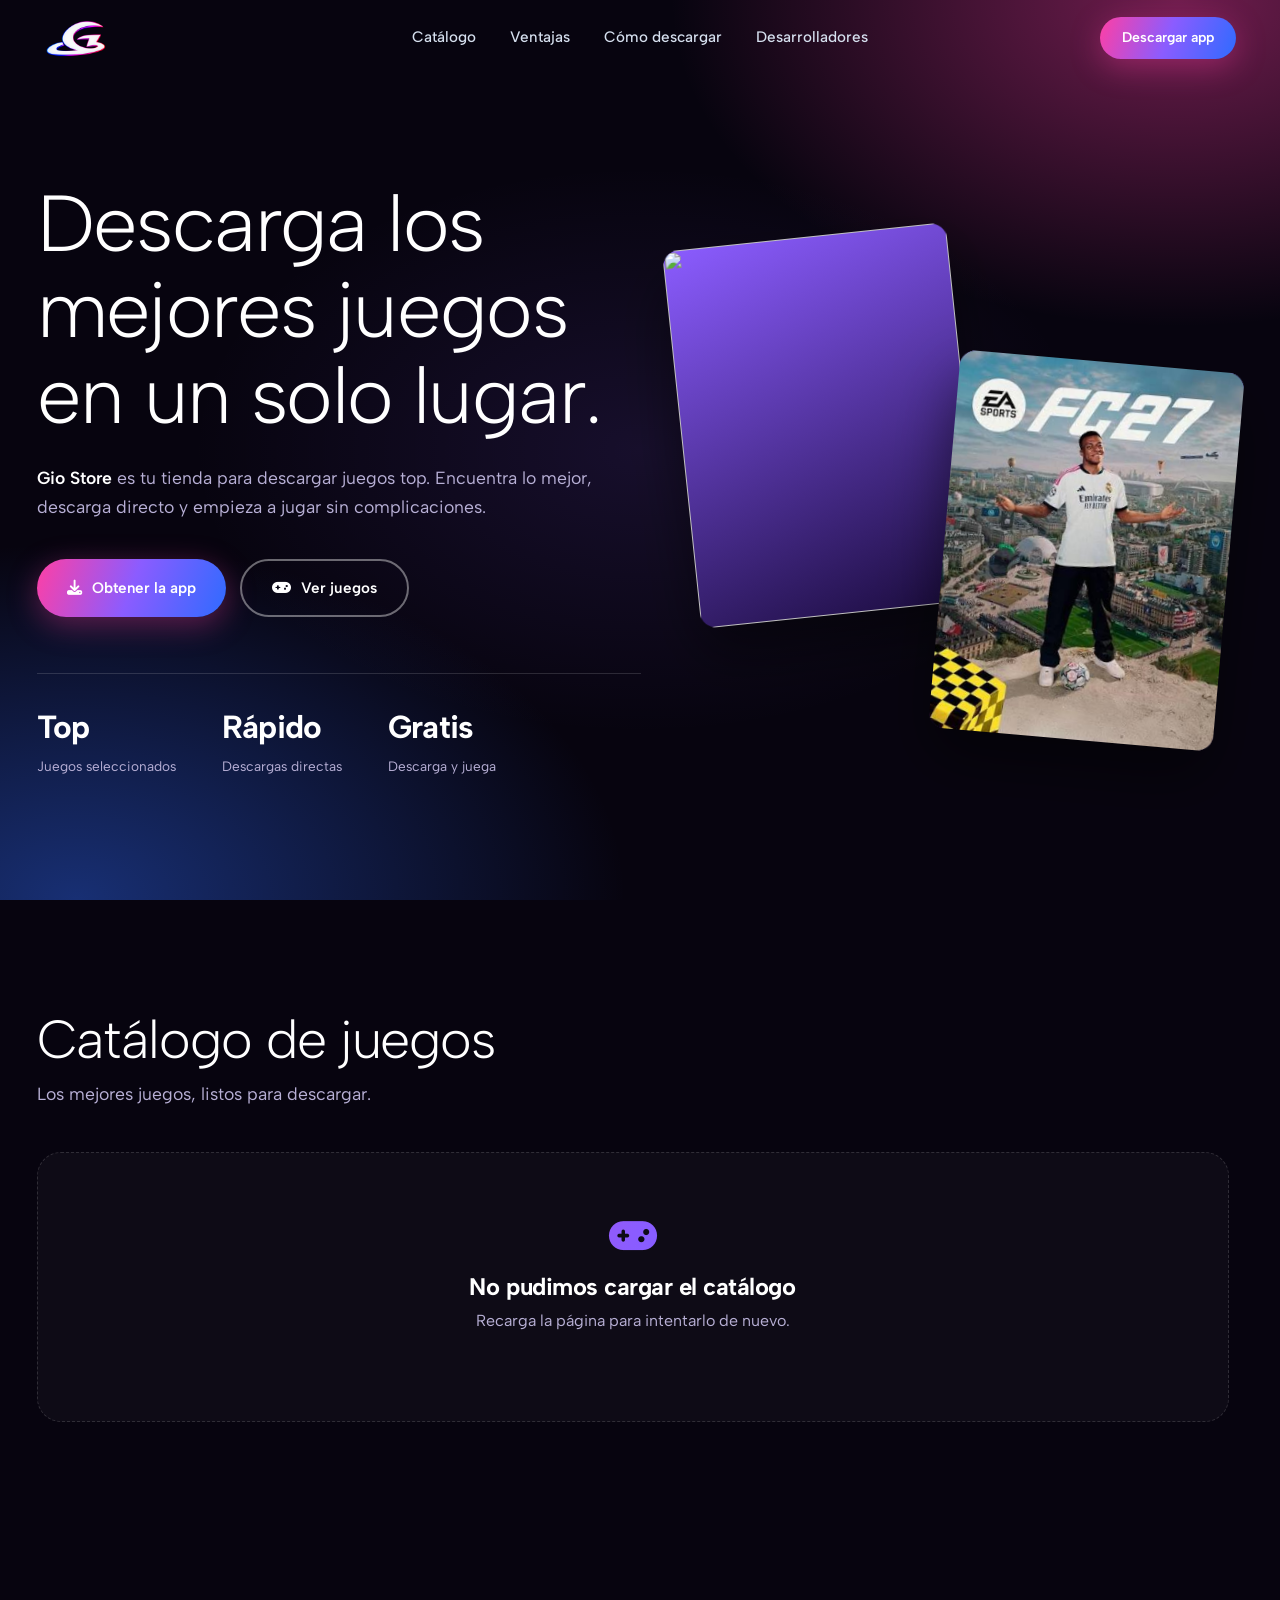
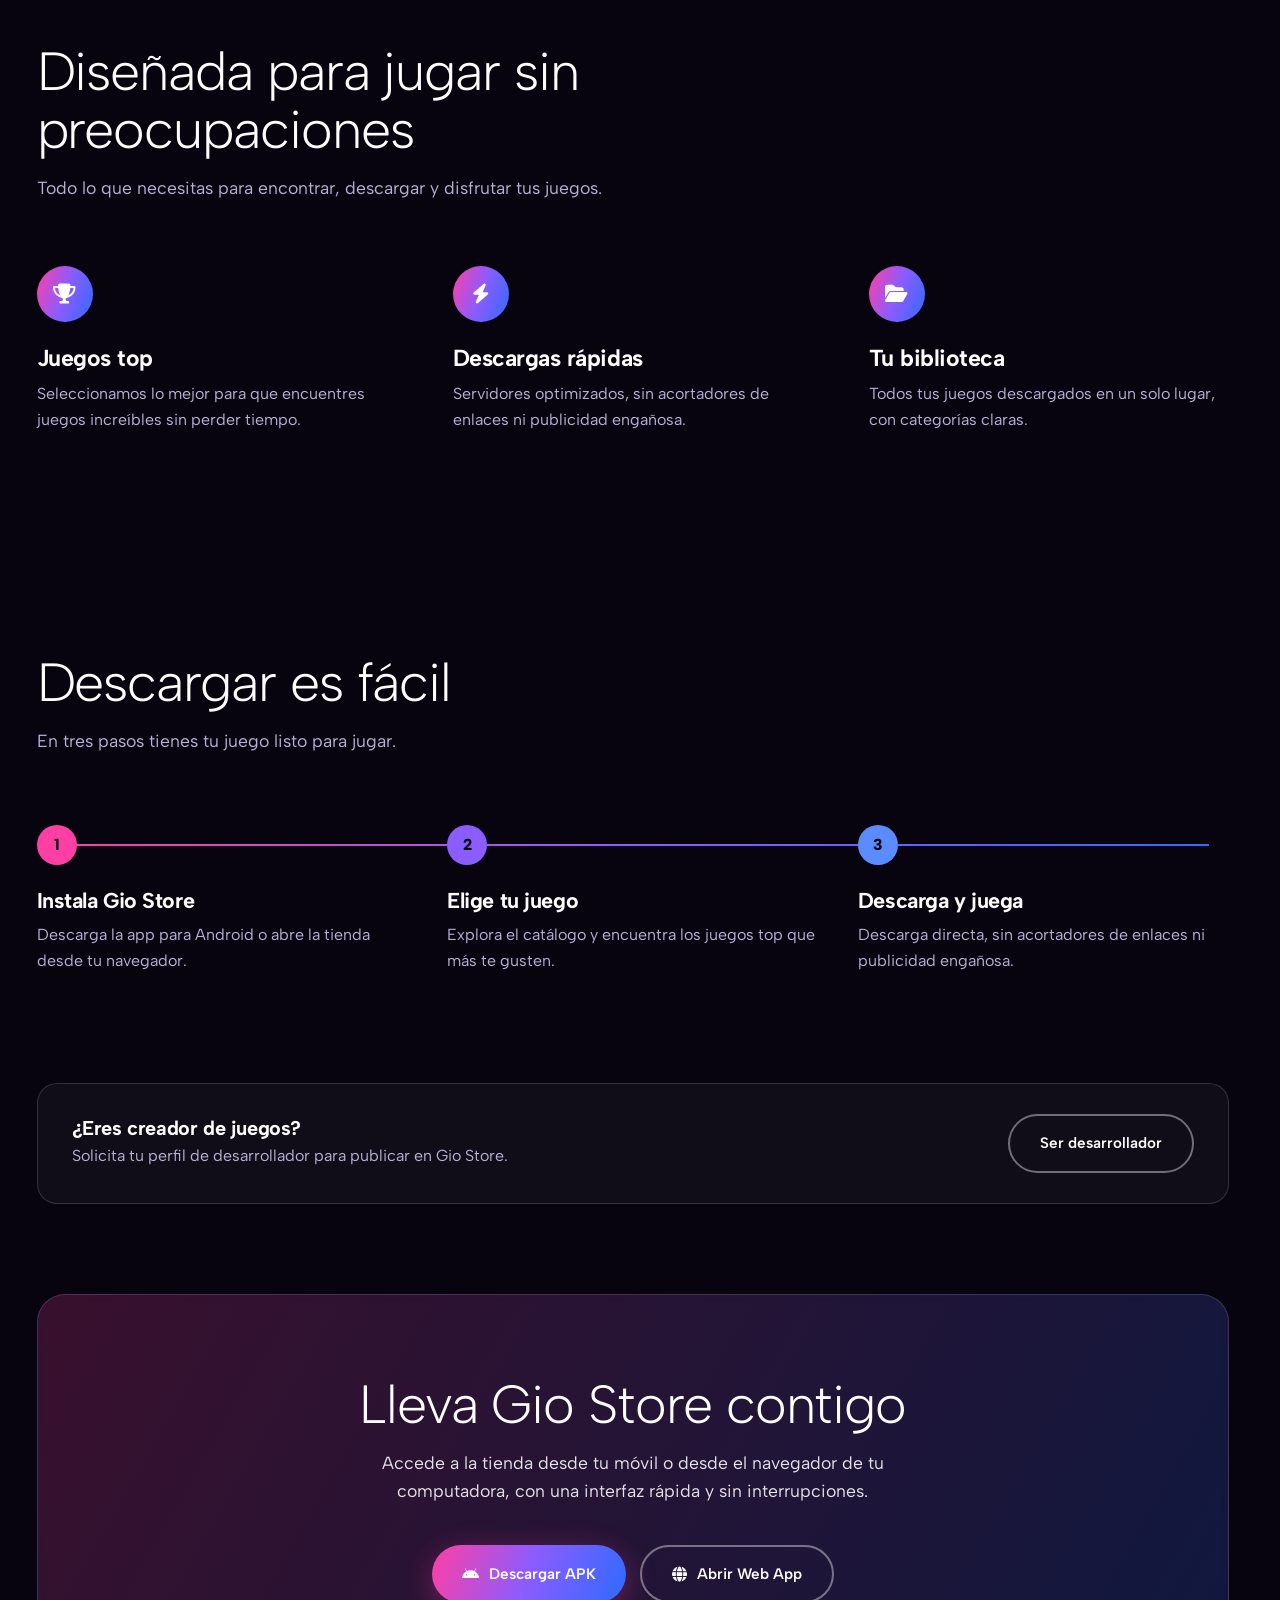
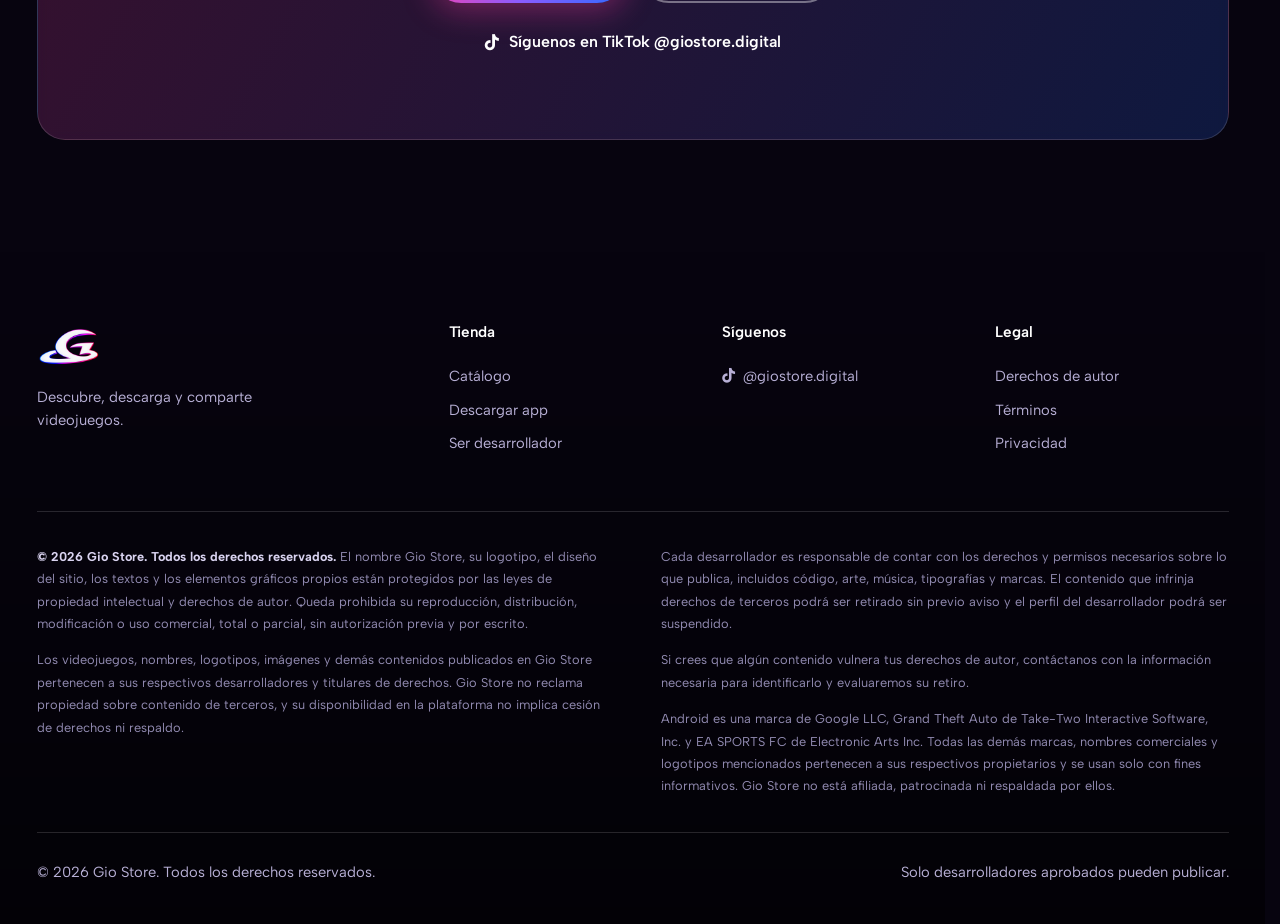
==== Web/index.html @ a2f64e85 "Add files via upload" ====
<!DOCTYPE html>
<html lang="es">
<head>
<meta charset="UTF-8">
<meta name="viewport" content="width=device-width, initial-scale=1.0">
<title>Gio Store - Descubre y descarga videojuegos</title>
<link rel="preconnect" href="https://fonts.googleapis.com">
<link rel="preconnect" href="https://fonts.gstatic.com" crossorigin>
<link href="https://fonts.googleapis.com/css2?family=Albert+Sans:wght@300;400;500;600;700;800&display=swap" rel="stylesheet">
<link rel="stylesheet" href="https://cdnjs.cloudflare.com/ajax/libs/font-awesome/6.4.0/css/all.min.css">
<link rel="stylesheet" href="style.css">
<link rel="icon" href="logo.png">
<meta name="theme-color" content="#07040f">
</head>
<body>

<header class="nav" id="nav">
  <div class="wrap nav-in">
    <a href="#inicio" class="logo"><img src="logo1.png" alt="Gio Store" onerror="this.replaceWith(document.createTextNode('Gio Store'))"></a>
    <nav class="links" aria-label="Principal">
      <a href="#catalogo">Catálogo</a>
      <a href="#plataforma">Ventajas</a>
      <a href="#como">Cómo descargar</a>
      <a href="developer.html">Desarrolladores</a>
    </nav>
    <div class="nav-cta">
      <a href="#descargar" class="btn btn-primary">Descargar app</a>
      <button class="burger" id="burger" aria-label="Abrir menú" aria-expanded="false"><i class="fa-solid fa-bars"></i></button>
    </div>
  </div>
  <div class="drawer" id="drawer">
    <a href="#catalogo">Catálogo</a>
    <a href="#plataforma">Ventajas</a>
    <a href="#como">Cómo descargar</a>
    <a href="developer.html">Desarrolladores</a>
    <a href="#descargar">Descargar app</a>
    <a href="https://www.tiktok.com/@giostore.digital" target="_blank" rel="noopener">TikTok</a>
  </div>
</header>

<main>
<section class="hero" id="inicio">
  <div class="wrap hero-grid">
    <div>
      <h1>Descarga los mejores juegos en un solo lugar.</h1>
      <p class="lead"><strong>Gio Store</strong> es tu tienda para descargar juegos top. Encuentra lo mejor, descarga directo y empieza a jugar sin complicaciones.</p>
      <div class="cta">
        <a href="#descargar" class="btn btn-primary"><i class="fa-solid fa-download"></i>Obtener la app</a>
        <a href="#catalogo" class="btn btn-ghost"><i class="fa-solid fa-gamepad"></i>Ver juegos</a>
      </div>
      <div class="stats">
        <div><b>Top</b><span>Juegos seleccionados</span></div>
        <div><b>Rápido</b><span>Descargas directas</span></div>
        <div><b>Gratis</b><span>Descarga y juega</span></div>
      </div>
    </div>
    <div class="fan" aria-hidden="true">
      <div class="poster p1"><img src="https://assets.games.gg/1748480401988_grand_theft_auto_vi_cover_93c3eab32b.png" alt=""></div>
      <div class="poster p3"><img src="https://encrypted-tbn0.gstatic.com/images?q=tbn:ANd9GcS4NDzf0Weyuu0cCDxHrq5ppzPClqgaJyCUH1IPj2kILNPkBMAuxjRAfmw-&amp;s=10" alt="" onerror="this.onerror=null;this.src='fc27.png'"></div>
    </div>
  </div>
</section>

<section id="catalogo">
  <div class="wrap">
    <div class="cat-top">
      <div>
        <h2>Catálogo de juegos</h2>
        <p class="lead" style="margin-top:12px">Los mejores juegos, listos para descargar.</p>
      </div>
    </div>
    <div class="grid" id="grid" hidden></div>
    <div class="empty" id="empty">
      <i class="fa-solid fa-gamepad"></i>
      <h3 id="eh">Cargando juegos...</h3>
      <p id="ep"></p>
      <a class="btn btn-primary" id="ecta" href="https://www.tiktok.com/@giostore.digital" target="_blank" rel="noopener" hidden><i class="fa-brands fa-tiktok"></i>Síguenos en TikTok</a>
    </div>
  </div>
</section>

<section class="light" id="plataforma">
  <div class="wrap">
    <div class="feat-head">
      <h2>Diseñada para jugar sin preocupaciones</h2>
      <p class="lead">Todo lo que necesitas para encontrar, descargar y disfrutar tus juegos.</p>
    </div>
    <div class="feats">
      <div class="feat"><i class="fa-solid fa-trophy"></i><h3>Juegos top</h3><p>Seleccionamos lo mejor para que encuentres juegos increíbles sin perder tiempo.</p></div>
      <div class="feat"><i class="fa-solid fa-bolt"></i><h3>Descargas rápidas</h3><p>Servidores optimizados, sin acortadores de enlaces ni publicidad engañosa.</p></div>
      <div class="feat"><i class="fa-solid fa-folder-open"></i><h3>Tu biblioteca</h3><p>Todos tus juegos descargados en un solo lugar, con categorías claras.</p></div>
    </div>
  </div>
</section>

<section class="process" id="como">
  <div class="wrap">
    <h2>Descargar es fácil</h2>
    <p class="lead">En tres pasos tienes tu juego listo para jugar.</p>
    <div class="steps">
      <div class="step" style="--c:#ff3fa4"><span class="dot">1</span><h3>Instala Gio Store</h3><p>Descarga la app para Android o abre la tienda desde tu navegador.</p></div>
      <div class="step" style="--c:#8b5cff"><span class="dot">2</span><h3>Elige tu juego</h3><p>Explora el catálogo y encuentra los juegos top que más te gusten.</p></div>
      <div class="step" style="--c:#5b8cff"><span class="dot">3</span><h3>Descarga y juega</h3><p>Descarga directa, sin acortadores de enlaces ni publicidad engañosa.</p></div>
    </div>
  </div>
</section>

<section class="dev" id="desarrolladores">
  <div class="wrap"><div class="strip">
    <div><h3>¿Eres creador de juegos?</h3><p>Solicita tu perfil de desarrollador para publicar en Gio Store.</p></div>
    <a class="btn btn-ghost" href="developer.html">Ser desarrollador</a>
  </div></div>
</section>

<section class="get" id="descargar">
  <div class="wrap"><div class="get-card">
    <h2>Lleva Gio Store contigo</h2>
    <p class="lead">Accede a la tienda desde tu móvil o desde el navegador de tu computadora, con una interfaz rápida y sin interrupciones.</p>
    <div class="cta">
      <button class="btn btn-primary" onclick="toast('Descargando Gio Store para Android...')"><i class="fa-brands fa-android"></i>Descargar APK</button>
      <button class="btn btn-ghost" onclick="toast('Abriendo la Web App de Gio Store...')"><i class="fa-solid fa-globe"></i>Abrir Web App</button>
    </div>
    <p class="social"><a href="https://www.tiktok.com/@giostore.digital" target="_blank" rel="noopener"><i class="fa-brands fa-tiktok"></i>Síguenos en TikTok @giostore.digital</a></p></div>
  </div>
</section>
</main>

<footer>
  <div class="wrap">
    <div class="foot">
      <div><a href="#inicio" class="logo"><img src="logo1.png" alt="Gio Store" onerror="this.replaceWith(document.createTextNode('Gio Store'))"></a><p>Descubre, descarga y comparte videojuegos.</p></div>
      <div><h4>Tienda</h4><a href="#catalogo">Catálogo</a><a href="#descargar">Descargar app</a><a href="developer.html">Ser desarrollador</a></div>
      <div><h4>Síguenos</h4><a class="tt" href="https://www.tiktok.com/@giostore.digital" target="_blank" rel="noopener"><i class="fa-brands fa-tiktok"></i>@giostore.digital</a></div>
      <div><h4>Legal</h4><a href="#legal">Derechos de autor</a><a href="#">Términos</a><a href="#">Privacidad</a></div>
    </div>
    <div class="legal" id="legal">
      <p><b>© 2026 Gio Store. Todos los derechos reservados.</b> El nombre Gio Store, su logotipo, el diseño del sitio, los textos y los elementos gráficos propios están protegidos por las leyes de propiedad intelectual y derechos de autor. Queda prohibida su reproducción, distribución, modificación o uso comercial, total o parcial, sin autorización previa y por escrito.</p>
      <p>Los videojuegos, nombres, logotipos, imágenes y demás contenidos publicados en Gio Store pertenecen a sus respectivos desarrolladores y titulares de derechos. Gio Store no reclama propiedad sobre contenido de terceros, y su disponibilidad en la plataforma no implica cesión de derechos ni respaldo.</p>
      <p>Cada desarrollador es responsable de contar con los derechos y permisos necesarios sobre lo que publica, incluidos código, arte, música, tipografías y marcas. El contenido que infrinja derechos de terceros podrá ser retirado sin previo aviso y el perfil del desarrollador podrá ser suspendido.</p>
      <p>Si crees que algún contenido vulnera tus derechos de autor, contáctanos con la información necesaria para identificarlo y evaluaremos su retiro.</p>
      <p>Android es una marca de Google LLC, Grand Theft Auto de Take-Two Interactive Software, Inc. y EA SPORTS FC de Electronic Arts Inc. Todas las demás marcas, nombres comerciales y logotipos mencionados pertenecen a sus respectivos propietarios y se usan solo con fines informativos. Gio Store no está afiliada, patrocinada ni respaldada por ellos.</p>
    </div>
    <div class="copy"><span>© 2026 Gio Store. Todos los derechos reservados.</span><span>Solo desarrolladores aprobados pueden publicar.</span></div>
  </div>
</footer>

<div class="toast" id="toast" role="status"></div>

<script src="https://www.gstatic.com/firebasejs/10.12.2/firebase-app-compat.js"></script>
<script src="https://www.gstatic.com/firebasejs/10.12.2/firebase-firestore-compat.js"></script>
<script src="firebase-config.js"></script>
<script src="firebase-init.js"></script>

<script>
const $=id=>document.getElementById(id);
const nav=$('nav'),drawer=$('drawer'),burger=$('burger');
const root=document.documentElement,still=matchMedia('(prefers-reduced-motion:reduce)').matches;let tick=false;
function onScroll(){tick=false;nav.classList.toggle('solid',scrollY>30);if(!still){const m=root.scrollHeight-innerHeight;root.style.setProperty('--p',m>0?Math.min(1,scrollY/m).toFixed(3):0)}}
onScroll();addEventListener('scroll',()=>{if(!tick){tick=true;requestAnimationFrame(onScroll)}},{passive:true});addEventListener('resize',onScroll);
burger.onclick=()=>{const o=drawer.classList.toggle('open');burger.setAttribute('aria-expanded',o)};
drawer.querySelectorAll('a').forEach(a=>a.onclick=()=>drawer.classList.remove('open'));

const db=window.gioDB;
function el(t,c,x){const e=document.createElement(t);if(c)e.className=c;if(x!=null)e.textContent=x;return e}
function setEmpty(t,p,cta){$('eh').textContent=t;$('ep').textContent=p;$('ecta').hidden=!cta}
function card(g){
  const a=el('article','game'),p=el('div','poster');
  if(g.cover){const i=el('img');i.src=g.cover;i.alt=g.name;i.loading='lazy';p.append(i)}
  if(g.age)p.append(el('span','badge','+'+g.age));
  const cap=el('div','cap');cap.append(el('strong','',g.name));p.append(cap);
  const info=el('div','game-info'),t=el('p');
  t.append(el('b','',g.pub||'Gio Store'),document.createElement('br'),el('span','clamp',g.desc||''));info.append(t);
  const u=g.url||g.link||g.download;
  if(u&&/^https?:\/\//.test(u)){const b=el('a','dl','Descargar');b.href=u;b.target='_blank';b.rel='noopener';info.append(b)}
  a.append(p,info);return a;
}
async function loadGames(){
  if(!db){setEmpty('No pudimos cargar el catálogo','Recarga la página para intentarlo de nuevo.',false);return}
  try{
    const snap=await db.collection('games').get();
    const list=snap.docs.map(d=>d.data()).filter(g=>g&&g.name);
    if(!list.length){setEmpty('Los primeros juegos llegan pronto','Estamos preparando los mejores títulos para ti. Síguenos en TikTok para enterarte cuando lleguen.',true);return}
    const grid=$('grid');grid.replaceChildren();
    list.sort((a,b)=>String(a.name).localeCompare(String(b.name))).forEach(g=>grid.append(card(g)));
    $('empty').hidden=true;grid.hidden=false;
  }catch(e){console.error(e);setEmpty('No pudimos cargar el catálogo','Revisa tu conexión y recarga la página.',false)}
}
loadGames();

let tt;function toast(m){const t=$('toast');t.textContent=m;t.classList.add('show');clearTimeout(tt);tt=setTimeout(()=>t.classList.remove('show'),2600)}
</script>
</body>
</html>
---- Web/style.css ----
:root{
  --ink:#07040f; --deep:#1a0b3d; --blue:#2f6bff; --blue-hi:#5b8cff; --pink:#ff3fa4; --violet:#8b5cff;
  --grad:linear-gradient(110deg,#ff3fa4,#8b5cff 50%,#2f6bff); --mist:#f1f4f9; --line:rgba(255,255,255,.14);
  --dim:#b8b0d6; --text:#fff; --dark:#0b0618; --ok:#2fd17c; --warn:#f5b73b;
}
*{box-sizing:border-box;margin:0;padding:0}
html{scrollbar-gutter:stable;scroll-behavior:smooth;scroll-padding-top:80px}
body{-webkit-text-size-adjust:100%;font-family:'Albert Sans',system-ui,sans-serif;background:var(--ink);color:var(--text);line-height:1.6;overflow-x:hidden;-webkit-font-smoothing:antialiased}
a{color:inherit;text-decoration:none}
button{font:inherit;color:inherit;cursor:pointer;border:0;background:none}
:focus-visible{outline:2px solid var(--pink);outline-offset:3px}
.wrap{max-width:1240px;margin:0 auto;padding:0 24px}
section{padding:110px 0}
h1,h2,h3{line-height:1.08;letter-spacing:-.02em}
h2{font-size:clamp(2rem,4.2vw,3.4rem);font-weight:300}
.lead{color:var(--dim);font-size:1.1rem;max-width:56ch}

/* Botones */
.btn{display:inline-flex;align-items:center;justify-content:center;gap:10px;padding:15px 30px;border-radius:999px;font-weight:600;font-size:.95rem;transition:background .2s,transform .2s,box-shadow .2s}
.btn-primary{background:var(--grad);color:#fff;box-shadow:0 8px 30px rgba(255,63,164,.35)}
.btn-primary:hover{filter:brightness(1.12);transform:translateY(-2px)}
.btn-ghost{border:2px solid rgba(255,255,255,.4);color:#fff}
.btn-ghost:hover{background:#fff;color:var(--dark);border-color:#fff}

/* Navegación */
.nav{position:fixed;inset:0 0 auto 0;z-index:50;transition:background .3s,box-shadow .3s}
.nav.solid{background:rgba(7,4,15,.9);backdrop-filter:blur(14px);box-shadow:0 1px 0 var(--line)}
.nav-in{display:grid;grid-template-columns:1fr auto 1fr;align-items:center;height:76px}
.nav-cta{justify-self:end}
.logo{display:flex;align-items:center;gap:12px;font-weight:800;font-size:1.3rem;letter-spacing:-.02em}
.logo i{width:38px;height:38px;border-radius:10px;background:var(--grad);display:grid;place-items:center;font-size:1rem}
.links{display:flex;gap:34px;font-weight:500;font-size:.95rem;color:#d6e0ef}
.links a{padding:6px 0;border-bottom:2px solid transparent;transition:border-color .2s,color .2s}
.links a:hover{color:#fff;border-color:var(--pink)}
.nav-cta{display:flex;gap:12px;align-items:center}
.nav-cta .btn{padding:10px 22px;font-size:.88rem}
.burger{display:none;font-size:1.4rem;padding:10px 12px;min-width:44px;min-height:44px}
.drawer{display:none;background:var(--ink);border-top:1px solid var(--line);padding:18px 24px 26px}
.drawer.open{display:block}
.drawer a,.drawer button{display:block;width:100%;text-align:left;padding:14px 0;border-bottom:1px solid var(--line);font-weight:500}

/* Hero */
.hero{position:relative;padding:150px 0 90px;min-height:100vh;min-height:100svh;display:flex;align-items:center}
.hero-grid{display:grid;grid-template-columns:1.05fr .95fr;gap:40px;align-items:center}
.hero h1{font-size:clamp(2.7rem,6.2vw,5.2rem);font-weight:300;margin-bottom:26px}
.hero .lead{margin-bottom:38px}
.hero .lead strong{color:#fff;font-weight:600}
.cta{display:flex;flex-wrap:wrap;gap:14px}
.stats{display:flex;gap:46px;margin-top:56px;padding-top:28px;border-top:1px solid var(--line)}
.stats b{display:block;font-size:2rem;font-weight:700;letter-spacing:-.02em}
.stats span{color:var(--dim);font-size:.85rem}

/* Posters (portadas) */
.poster{position:relative;aspect-ratio:2/3;border-radius:16px;overflow:hidden;background:linear-gradient(160deg,var(--a),var(--b));box-shadow:0 30px 60px rgba(0,0,0,.5)}
.poster .art{position:absolute;inset:0}
.poster .cap{position:absolute;inset:auto 0 0 0;padding:60px 20px 20px;background:linear-gradient(transparent,rgba(0,0,0,.82))}
.poster .cap small{display:block;color:rgba(255,255,255,.75);font-size:.75rem;font-weight:500;margin-bottom:2px}
.poster .cap strong{display:block;font-size:clamp(1.15rem,2vw,1.6rem);font-weight:800;line-height:1.05;letter-spacing:-.02em}
.steel{--a:#8da2ba;--b:#101a28}
.steel .art{background:linear-gradient(115deg,transparent 42%,#f2f6fb 42.5%,#f2f6fb 45%,transparent 45.5%),radial-gradient(circle at 30% 25%,rgba(255,255,255,.35),transparent 45%)}
.velo{--a:#ff3d8b;--b:#1a0838}
.velo .art{background:repeating-linear-gradient(105deg,transparent 0 22px,rgba(255,255,255,.18) 22px 26px),radial-gradient(circle at 70% 30%,rgba(255,190,80,.55),transparent 40%)}
.shadow{--a:#6a4cff;--b:#0a0620}
.shadow .art{background:radial-gradient(circle at 62% 30%,#e9e4ff 0 11%,transparent 11.5%),radial-gradient(circle at 62% 30%,rgba(160,140,255,.5),transparent 42%)}

.fan{position:relative;aspect-ratio:1/.95;width:100%}
.fan .poster{position:absolute;width:48%;bottom:0;animation:rise .9s cubic-bezier(.2,.8,.2,1) both}
.fan .p1{left:0;transform:rotate(-7deg);animation-delay:.1s}
.fan .p2{left:26%;z-index:2;bottom:7%;animation-delay:.25s}
.fan .p3{right:0;transform:rotate(7deg);animation-delay:.4s}
@keyframes rise{from{opacity:0;translate:0 60px}to{opacity:1;translate:0 0}}

/* Características (sección clara) */
.light{color:#fff}
.light .lead{color:var(--dim)}
.feat-head{max-width:640px;margin-bottom:64px}
.feat-head h2{margin-bottom:16px}
.feats{display:grid;grid-template-columns:repeat(3,1fr);gap:56px}
.feat i{width:56px;height:56px;border-radius:50%;background:var(--grad);color:#fff;display:grid;place-items:center;font-size:1.25rem;margin-bottom:24px}
.feat h3{font-size:1.45rem;font-weight:700;margin-bottom:10px}
.feat p{color:var(--dim)}

/* Catálogo */
.cat-top{display:flex;flex-wrap:wrap;align-items:end;justify-content:space-between;gap:24px;margin-bottom:44px}
.chips{display:flex;gap:10px;flex-wrap:wrap}
.chip{padding:9px 20px;border-radius:999px;border:1px solid var(--line);font-weight:500;font-size:.9rem;color:#d6e0ef;transition:all .2s}
.chip:hover{border-color:#fff}
.chip[aria-pressed="true"]{background:#fff;color:var(--dark);border-color:#fff}
.grid{display:grid;grid-template-columns:repeat(auto-fill,minmax(260px,1fr));gap:30px}
.game .poster{transition:transform .3s,box-shadow .3s}
.game:hover .poster{transform:translateY(-8px) scale(1.02);box-shadow:0 0 0 3px var(--pink),0 36px 70px rgba(0,0,0,.6)}
.badge{position:absolute;top:14px;left:14px;z-index:2;display:inline-flex;gap:6px;align-items:center;padding:5px 12px;border-radius:999px;background:rgba(5,11,24,.7);backdrop-filter:blur(6px);font-size:.75rem;font-weight:600}
.badge i{color:var(--ok)}
.game-info{display:flex;align-items:center;justify-content:space-between;gap:12px;padding:18px 4px 0}
.game-info p{color:var(--dim);font-size:.88rem}
.game-info b{color:#fff;font-weight:600}
.dl{padding:9px 20px;border-radius:999px;background:var(--grad);font-weight:600;font-size:.85rem;white-space:nowrap;transition:background .2s}
.dl:hover{filter:brightness(1.12)}
.game[hidden]{display:none}

/* Proceso */

.process .lead{margin:16px 0 70px}
.steps{display:grid;grid-template-columns:repeat(3,1fr);gap:40px;position:relative}
.steps::before{content:"";position:absolute;top:19px;left:20px;right:20px;height:2px;background:linear-gradient(90deg,#ff3fa4,#8b5cff,#2f6bff)}
.step{position:relative;padding-top:64px}
.step .dot{position:absolute;top:0;left:0;width:40px;height:40px;border-radius:50%;display:grid;place-items:center;font-weight:800;color:var(--ink);background:var(--c)}
.step h3{font-size:1.35rem;font-weight:700;margin-bottom:10px}
.step p{color:var(--dim)}
.note{margin-top:64px;padding:26px 30px;border-radius:16px;border:1px solid var(--line);background:rgba(255,255,255,.04);display:flex;gap:18px;align-items:flex-start;max-width:860px}
.note i{color:var(--pink);font-size:1.3rem;margin-top:4px}
.note p{color:var(--dim)}
.note strong{color:#fff}

/* Desarrolladores */
.dev{padding:0}
.dev-box{background:linear-gradient(120deg,#ff3fa4,#7a3df0 55%,#2f6bff);border-radius:28px;padding:80px 64px;margin:0 0 110px}
.dev-box h2{max-width:20ch;margin-bottom:18px}
.dev-box p{max-width:52ch;color:#fff;opacity:.9;margin-bottom:34px;font-size:1.1rem}
.btn-white{background:#fff;color:var(--dark)}
.btn-white:hover{transform:translateY(-2px);box-shadow:0 10px 30px rgba(0,0,0,.3)}

/* Descarga */
.get{text-align:center;padding-top:0}
.get-card{padding:80px 40px;border-radius:28px;border:1px solid var(--line);background:linear-gradient(120deg,rgba(255,63,164,.2),rgba(47,107,255,.2));backdrop-filter:blur(6px);-webkit-backdrop-filter:blur(6px)}
.get h2{margin-bottom:16px}
.get .lead{margin:0 auto 40px;color:rgba(255,255,255,.88)}
.get .cta{justify-content:center}
.get .btn-dark{background:#000;color:#fff;padding:16px 32px}
.get .btn-dark:hover{background:var(--dark)}
.get .btn-out{border:2px solid #fff;color:#fff;padding:14px 32px}
.get .btn-out:hover{background:#fff;color:var(--dark)}

/* Pie */
footer{background:linear-gradient(180deg,transparent,rgba(0,0,0,.55));padding:70px 0 40px;color:var(--dim);font-size:.92rem}
.foot{display:grid;grid-template-columns:1.6fr 1fr 1fr 1fr;gap:40px;padding-bottom:50px;border-bottom:1px solid var(--line)}
.foot h4{color:#fff;font-size:.95rem;font-weight:600;margin-bottom:16px}
.foot a{display:block;padding:5px 0;transition:color .2s}
.foot a:hover{color:#fff}
.foot .logo{color:#fff;margin-bottom:14px}
.copy{padding-top:28px;display:flex;justify-content:space-between;flex-wrap:wrap;gap:10px}

/* Modal */
.modal{position:fixed;inset:0;z-index:100;display:none;align-items:center;justify-content:center;padding:20px;background:rgba(2,6,14,.82);backdrop-filter:blur(8px)}
.modal.open{display:flex}
.sheet{position:relative;width:100%;max-width:560px;max-height:92vh;overflow:auto;background:#150b2c;border:1px solid var(--line);border-radius:22px;padding:38px}
.sheet h3{font-size:1.6rem;font-weight:700;margin-bottom:8px}
.sheet>p{color:var(--dim);font-size:.92rem;margin-bottom:26px}
.x{position:absolute;top:18px;right:20px;font-size:1.2rem;color:var(--dim);padding:8px}
.x:hover{color:#fff}
.row{display:grid;grid-template-columns:1fr 1fr;gap:14px}
label{display:block;font-size:.85rem;font-weight:500;margin:0 0 6px;color:#d6e0ef}
.f{margin-bottom:16px}
input,select,textarea{width:100%;padding:12px 14px;border-radius:10px;border:1px solid var(--line);background:rgba(255,255,255,.06);color:#fff;font:inherit;font-size:.92rem}
input:focus,select:focus,textarea:focus{outline:none;border-color:var(--pink);background:rgba(255,255,255,.1)}
select option{color:#000}
.sheet .btn{width:100%;margin-top:6px}
.ok{display:none;margin-top:18px;padding:16px 18px;border-radius:12px;background:rgba(47,209,124,.1);border:1px solid rgba(47,209,124,.4);font-size:.9rem}
.ok.show{display:block}
.ok b{color:var(--ok)}

.toast{position:fixed;left:50%;bottom:28px;translate:-50% 30px;opacity:0;pointer-events:none;z-index:120;background:#fff;color:var(--dark);padding:14px 24px;border-radius:999px;font-weight:600;font-size:.92rem;box-shadow:0 14px 40px rgba(0,0,0,.4);transition:all .3s}
.toast.show{opacity:1;translate:-50% 0}

@media(max-width:960px){
  .links,.nav-cta .btn-ghost{display:none}
  .burger{display:block}
  .hero-grid{grid-template-columns:1fr}
  .fan{max-width:520px;margin:30px auto 0;width:100%}
  .feats,.steps{grid-template-columns:1fr;gap:44px}
  .steps::before{top:20px;bottom:20px;left:19px;right:auto;width:2px;height:auto;background:linear-gradient(180deg,#ff3fa4,#8b5cff,#2f6bff)}
  .step{padding:0 0 0 64px}
  .foot{grid-template-columns:1fr 1fr}
  .dev-box{padding:56px 28px}
  section{padding:80px 0}
}
@media(max-width:560px){.stats{gap:26px}.row{grid-template-columns:1fr}.sheet{padding:28px 22px}.foot{grid-template-columns:1fr}}
@media(prefers-reduced-motion:reduce){*{animation:none!important;transition:none!important}html{scroll-behavior:auto}}
::selection{background:var(--pink);color:#fff}

body::before{content:"";position:fixed;inset:0;z-index:-1;pointer-events:none;background:
  radial-gradient(60% 55% at calc(92% - var(--p,0)*84%) calc(var(--p,0)*100%),rgba(255,63,164,.42),transparent 66%),
  radial-gradient(65% 60% at calc(6% + var(--p,0)*88%) calc(100% - var(--p,0)*100%),rgba(47,107,255,.42),transparent 66%),
  radial-gradient(50% 45% at 50% 50%,rgba(139,92,255,.12),transparent 70%),var(--ink)}
.logo img{height:42px;width:auto;display:block}
.nav:has(.drawer.open){background:rgba(7,4,15,.97)}
@media(max-width:960px){
  html{scroll-padding-top:70px}
  .nav-in{display:flex;justify-content:space-between;height:64px}
  .hero{min-height:0;padding:112px 0 64px}
  .dev-box{margin-bottom:70px}
  .get-card{padding:56px 28px}
}
@media(max-width:640px){
  .wrap{padding:0 20px}
  section{padding:64px 0}
  h2{font-size:clamp(1.8rem,8vw,2.3rem)}
  .hero h1{font-size:clamp(2.2rem,10.5vw,3rem)}
  .lead{font-size:1rem}
  .cta .btn,.dev-box .btn{width:100%}
  .stats{display:grid;grid-template-columns:repeat(3,1fr);gap:14px;margin-top:40px}
  .stats b{font-size:1.45rem}
  .stats span{font-size:.75rem;display:block;line-height:1.3}
  .fan .poster .cap{padding:36px 12px 12px}
  .fan .poster .cap strong{font-size:.9rem}
  .fan .poster .cap small{font-size:.65rem}
  .cat-top{margin-bottom:28px}
  .chips{flex-wrap:nowrap;overflow-x:auto;margin:0 -20px;padding:0 20px 4px;width:calc(100% + 40px);scrollbar-width:none}
  .chips::-webkit-scrollbar,.grid::-webkit-scrollbar{display:none}
  .chip{white-space:nowrap;padding:11px 20px;flex:none}
  .grid{display:flex;overflow-x:auto;scroll-snap-type:x mandatory;gap:16px;margin:0 -20px;padding:10px 20px 14px;scrollbar-width:none}
  .game{flex:0 0 74%;max-width:320px;scroll-snap-align:start}
  .game:hover .poster{transform:none}
  .dl{padding:11px 18px}
  .feat-head{margin-bottom:40px}
  .feats{gap:36px}
  .process .lead{margin-bottom:44px}
  .note{padding:20px;margin-top:44px}
  .dev-box{padding:44px 22px;border-radius:22px}
  .get-card{padding:44px 20px;border-radius:22px}
  .foot{gap:28px}
  .copy{flex-direction:column}
  input,select,textarea{font-size:16px}
  .sheet{padding:26px 20px;border-radius:18px}
  .toast{width:calc(100% - 32px);text-align:center;border-radius:16px}
}
@media(max-width:400px){.nav-cta>.btn-primary{display:none}.logo img{height:36px}}
.legal{columns:2 340px;column-gap:56px;padding:34px 0;border-bottom:1px solid var(--line);font-size:.8rem;line-height:1.75;color:#938cb3}
.legal p{break-inside:avoid;margin-bottom:14px}
.legal b{color:#d9d3f0}
.foot p{max-width:30ch}
[hidden]{display:none!important}
.poster{--a:#8b5cff;--b:#1a0b3d}
.poster img{position:absolute;inset:0;width:100%;height:100%;object-fit:cover}
.fan .poster{width:52%;aspect-ratio:3/4;bottom:auto}
.fan .p1{left:0;top:3%;transform:rotate(-6deg)}
.fan .p3{right:0;top:auto;bottom:0;transform:rotate(5deg)}
.empty{border:1px dashed var(--line);border-radius:24px;padding:64px 28px;text-align:center;background:rgba(255,255,255,.03)}
.empty>i{font-size:2.4rem;margin-bottom:18px;display:block;background:var(--grad);-webkit-background-clip:text;background-clip:text;color:transparent}
.empty h3{font-size:1.5rem;font-weight:700;margin-bottom:8px}
.empty p{color:var(--dim);max-width:46ch;margin:0 auto 24px}
.clamp{display:-webkit-box;-webkit-line-clamp:2;-webkit-box-orient:vertical;overflow:hidden}
a.dl{display:inline-block}
@media(max-width:640px){.empty{padding:44px 20px}}
.strip{display:flex;align-items:center;justify-content:space-between;gap:24px;flex-wrap:wrap;padding:30px 34px;margin-bottom:90px;border:1px solid var(--line);border-radius:20px;background:rgba(255,255,255,.04)}
.strip h3{font-size:1.25rem;font-weight:700;margin-bottom:4px}
.strip p{color:var(--dim)}
.social{margin-top:26px}
.social a{display:inline-flex;gap:10px;align-items:center;font-weight:600;border-bottom:2px solid transparent;padding-bottom:2px;transition:border-color .2s}
.social a:hover{border-color:var(--pink)}
.foot .tt i{margin-right:8px}
@media(max-width:640px){.strip{padding:24px 20px;margin-bottom:60px}.strip .btn{width:100%}}
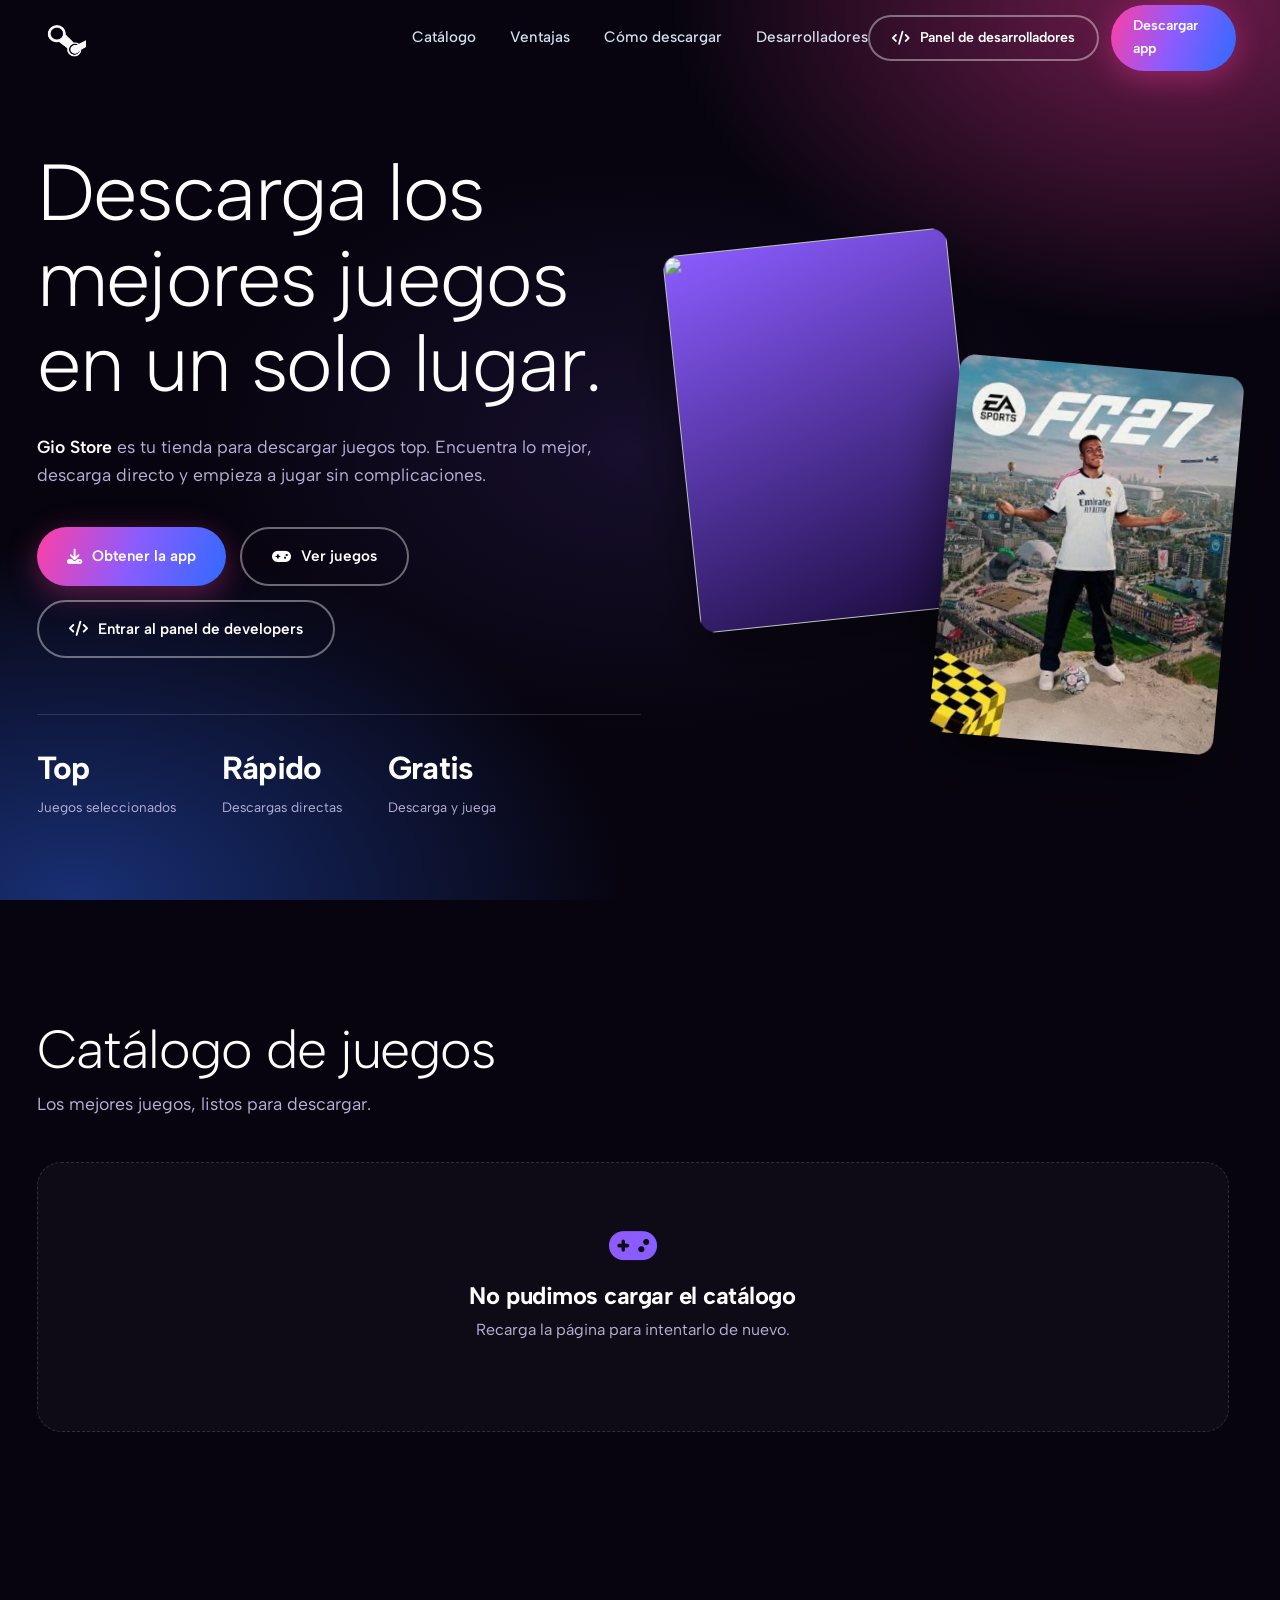
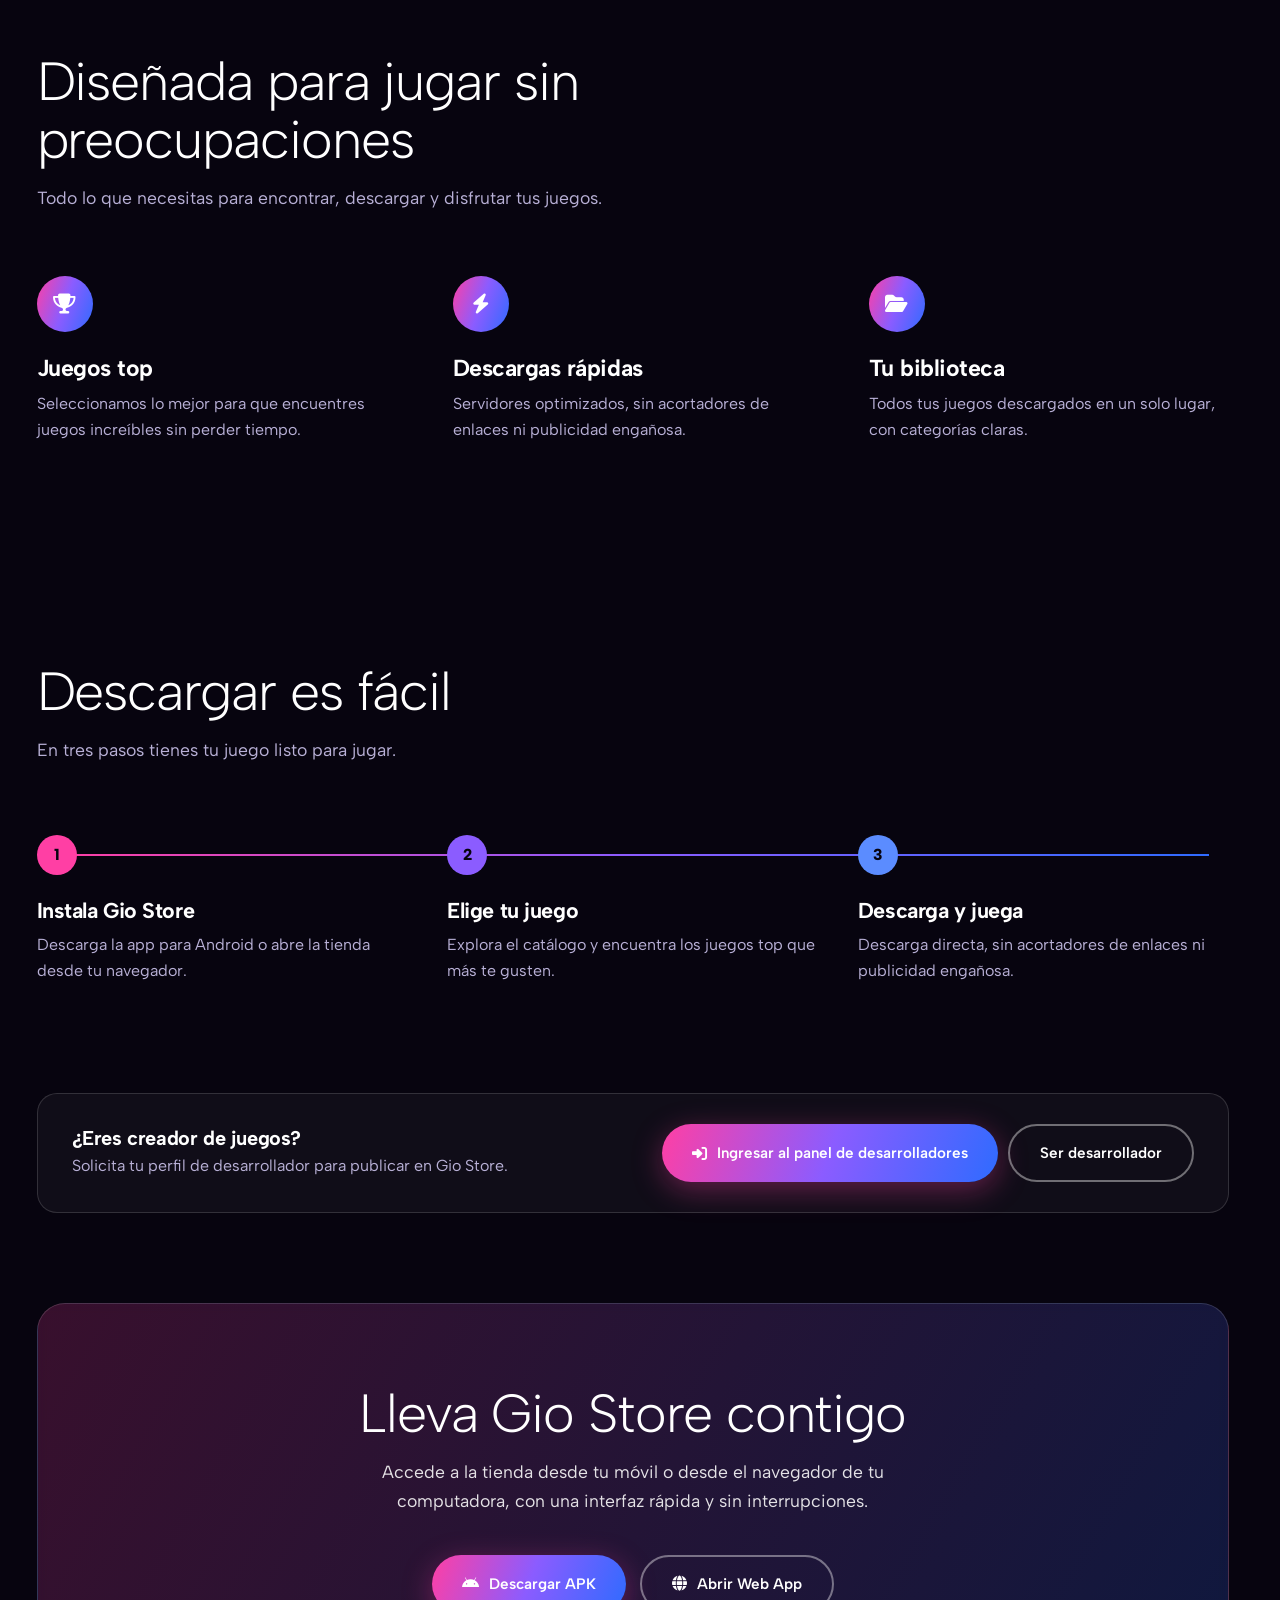
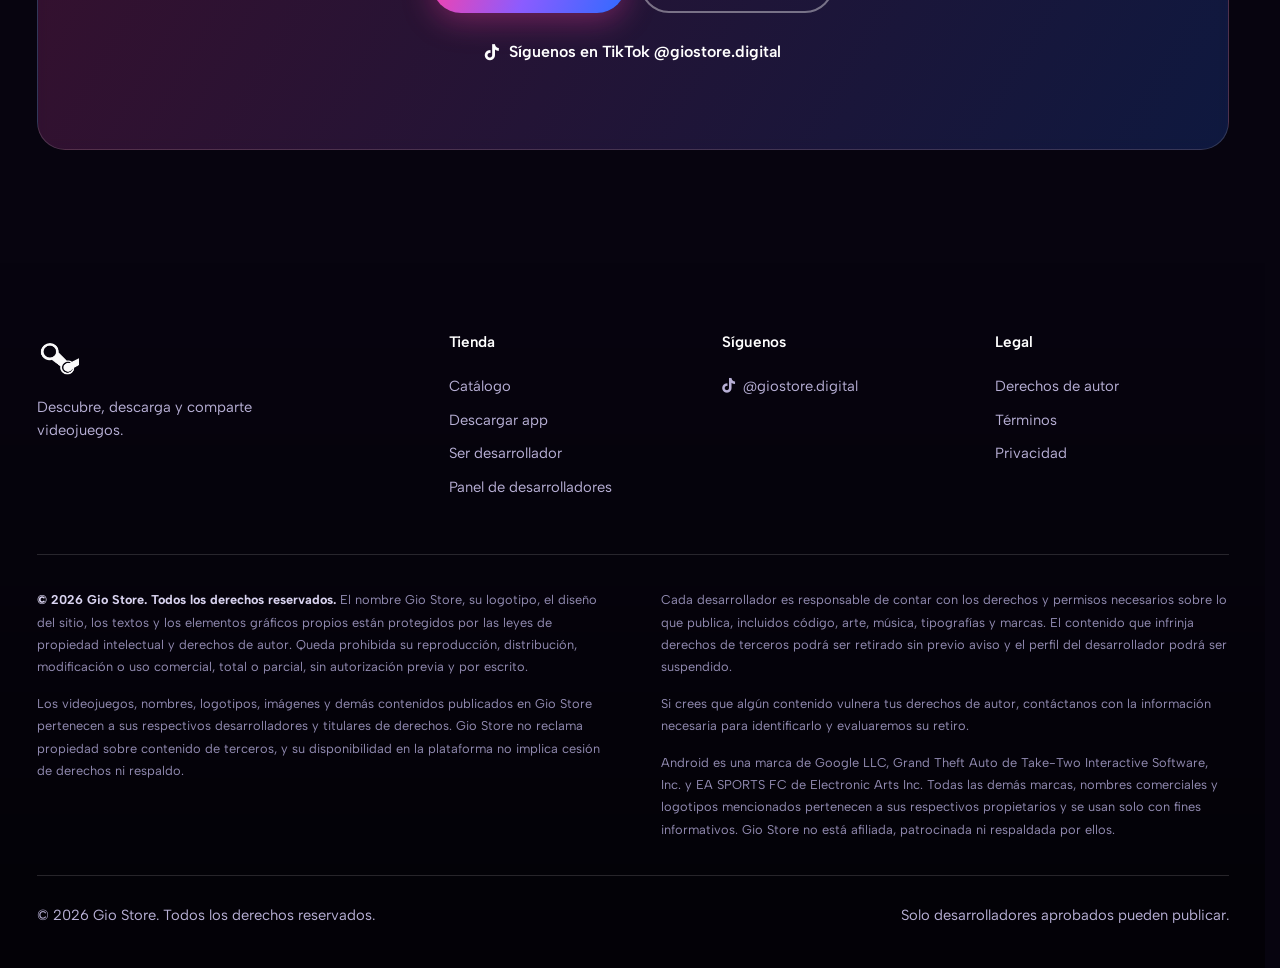
==== commit 9b6836cc: "Add files via upload" ====
--- a/Web/index.html
+++ b/Web/index.html
@@ -9,6 +9,19 @@
 <link href="https://fonts.googleapis.com/css2?family=Albert+Sans:wght@300;400;500;600;700;800&display=swap" rel="stylesheet">
 <link rel="stylesheet" href="https://cdnjs.cloudflare.com/ajax/libs/font-awesome/6.4.0/css/all.min.css">
 <link rel="stylesheet" href="style.css">
+<style>
+/* Entrada de los posters: esperan a que carguen las imágenes y luego suben con animación, y quedan flotando suave */
+.fan.pre .poster{opacity:0;animation:none}
+.fan.go .poster{opacity:1;animation:posterIn 1s cubic-bezier(.2,.8,.2,1) both,posterFloat 6s ease-in-out infinite}
+.fan.go .p1{animation-delay:.05s,1.1s}
+.fan.go .p3{animation-delay:.3s,1.4s;animation-duration:1s,7s}
+@keyframes posterIn{from{opacity:0;translate:0 70px;scale:.92}to{opacity:1;translate:0 0;scale:1}}
+@keyframes posterFloat{0%,100%{translate:0 0}50%{translate:0 -12px}}
+/* Acceso al panel de desarrolladores */
+.nav-cta .dev-login{white-space:nowrap}
+.dev-actions{display:flex;gap:10px;flex-wrap:wrap}
+@media(max-width:1000px){.nav-cta .dev-login{display:none}}
+</style>
 <link rel="icon" href="logo.png">
 <meta name="theme-color" content="#07040f">
 </head>
@@ -24,6 +37,7 @@
       <a href="developer.html">Desarrolladores</a>
     </nav>
     <div class="nav-cta">
+      <a href="https://giodeveloperpublish.web.app" class="btn btn-ghost dev-login"><i class="fa-solid fa-code"></i>Panel de desarrolladores</a>
       <a href="#descargar" class="btn btn-primary">Descargar app</a>
       <button class="burger" id="burger" aria-label="Abrir menú" aria-expanded="false"><i class="fa-solid fa-bars"></i></button>
     </div>
@@ -34,6 +48,7 @@
     <a href="#como">Cómo descargar</a>
     <a href="developer.html">Desarrolladores</a>
     <a href="#descargar">Descargar app</a>
+    <a href="https://giodeveloperpublish.web.app">Ingresar al panel de desarrolladores</a>
     <a href="https://www.tiktok.com/@giostore.digital" target="_blank" rel="noopener">TikTok</a>
   </div>
 </header>
@@ -47,6 +62,7 @@
       <div class="cta">
         <a href="#descargar" class="btn btn-primary"><i class="fa-solid fa-download"></i>Obtener la app</a>
         <a href="#catalogo" class="btn btn-ghost"><i class="fa-solid fa-gamepad"></i>Ver juegos</a>
+        <a href="https://giodeveloperpublish.web.app" class="btn btn-ghost"><i class="fa-solid fa-code"></i>Entrar al panel de developers</a>
       </div>
       <div class="stats">
         <div><b>Top</b><span>Juegos seleccionados</span></div>
@@ -108,7 +124,7 @@
 <section class="dev" id="desarrolladores">
   <div class="wrap"><div class="strip">
     <div><h3>¿Eres creador de juegos?</h3><p>Solicita tu perfil de desarrollador para publicar en Gio Store.</p></div>
-    <a class="btn btn-ghost" href="developer.html">Ser desarrollador</a>
+    <div class="dev-actions"><a class="btn btn-primary" href="https://giodeveloperpublish.web.app"><i class="fa-solid fa-right-to-bracket"></i>Ingresar al panel de desarrolladores</a><a class="btn btn-ghost" href="developer.html">Ser desarrollador</a></div>
   </div></div>
 </section>
 
@@ -129,7 +145,7 @@
   <div class="wrap">
     <div class="foot">
       <div><a href="#inicio" class="logo"><img src="logo1.png" alt="Gio Store" onerror="this.replaceWith(document.createTextNode('Gio Store'))"></a><p>Descubre, descarga y comparte videojuegos.</p></div>
-      <div><h4>Tienda</h4><a href="#catalogo">Catálogo</a><a href="#descargar">Descargar app</a><a href="developer.html">Ser desarrollador</a></div>
+      <div><h4>Tienda</h4><a href="#catalogo">Catálogo</a><a href="#descargar">Descargar app</a><a href="developer.html">Ser desarrollador</a><a href="https://giodeveloperpublish.web.app">Panel de desarrolladores</a></div>
       <div><h4>Síguenos</h4><a class="tt" href="https://www.tiktok.com/@giostore.digital" target="_blank" rel="noopener"><i class="fa-brands fa-tiktok"></i>@giostore.digital</a></div>
       <div><h4>Legal</h4><a href="#legal">Derechos de autor</a><a href="#">Términos</a><a href="#">Privacidad</a></div>
     </div>
@@ -187,6 +203,15 @@
 }
 loadGames();
 
+/* Animación de entrada de los posters: se dispara cuando las imágenes ya cargaron (o a los 2.5 s como máximo) */
+(function(){
+  const fan=document.querySelector('.fan');if(!fan)return;
+  fan.classList.add('pre');
+  let done=false;const go=()=>{if(done)return;done=true;requestAnimationFrame(()=>{fan.classList.remove('pre');fan.classList.add('go')})};
+  const waits=[...fan.querySelectorAll('img')].map(i=>i.complete?Promise.resolve():new Promise(r=>{i.addEventListener('load',r);i.addEventListener('error',r)}));
+  Promise.all(waits).then(go);setTimeout(go,2500);
+})();
+
 let tt;function toast(m){const t=$('toast');t.textContent=m;t.classList.add('show');clearTimeout(tt);tt=setTimeout(()=>t.classList.remove('show'),2600)}
 </script>
 </body>
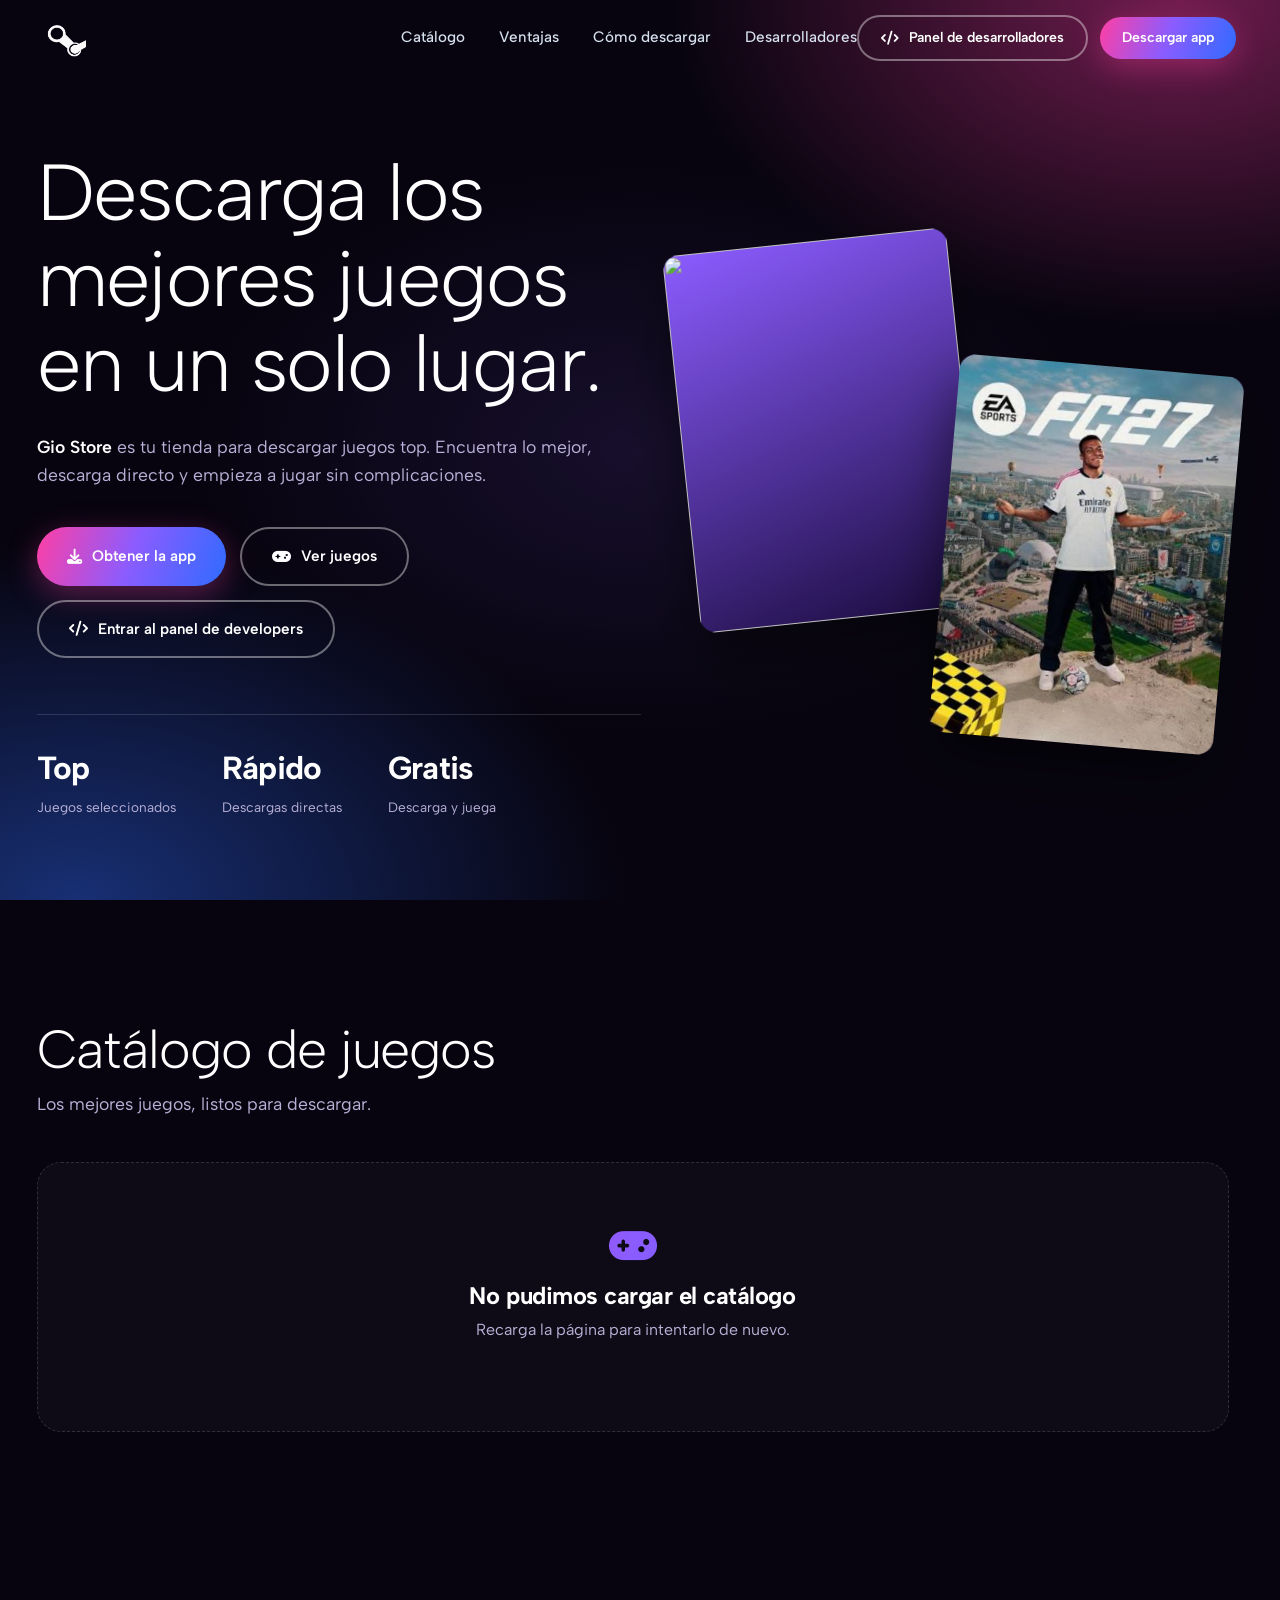
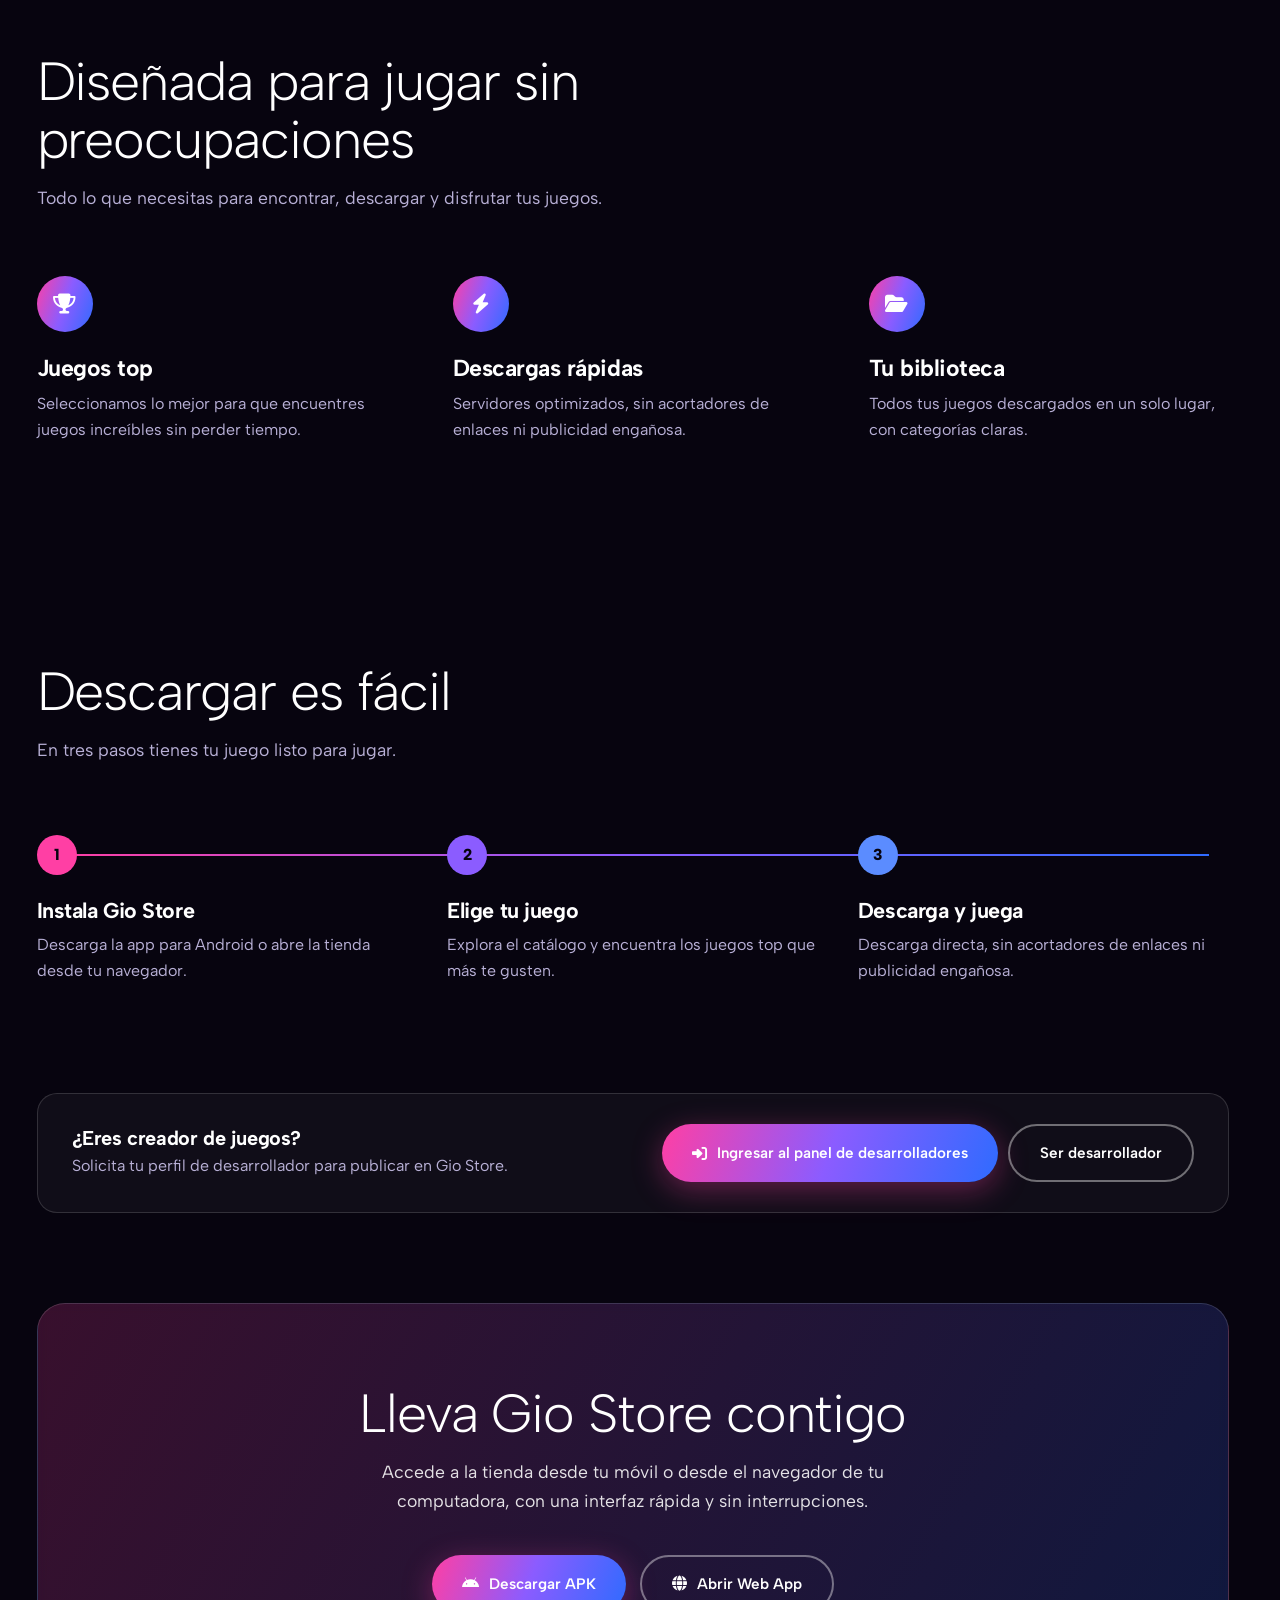
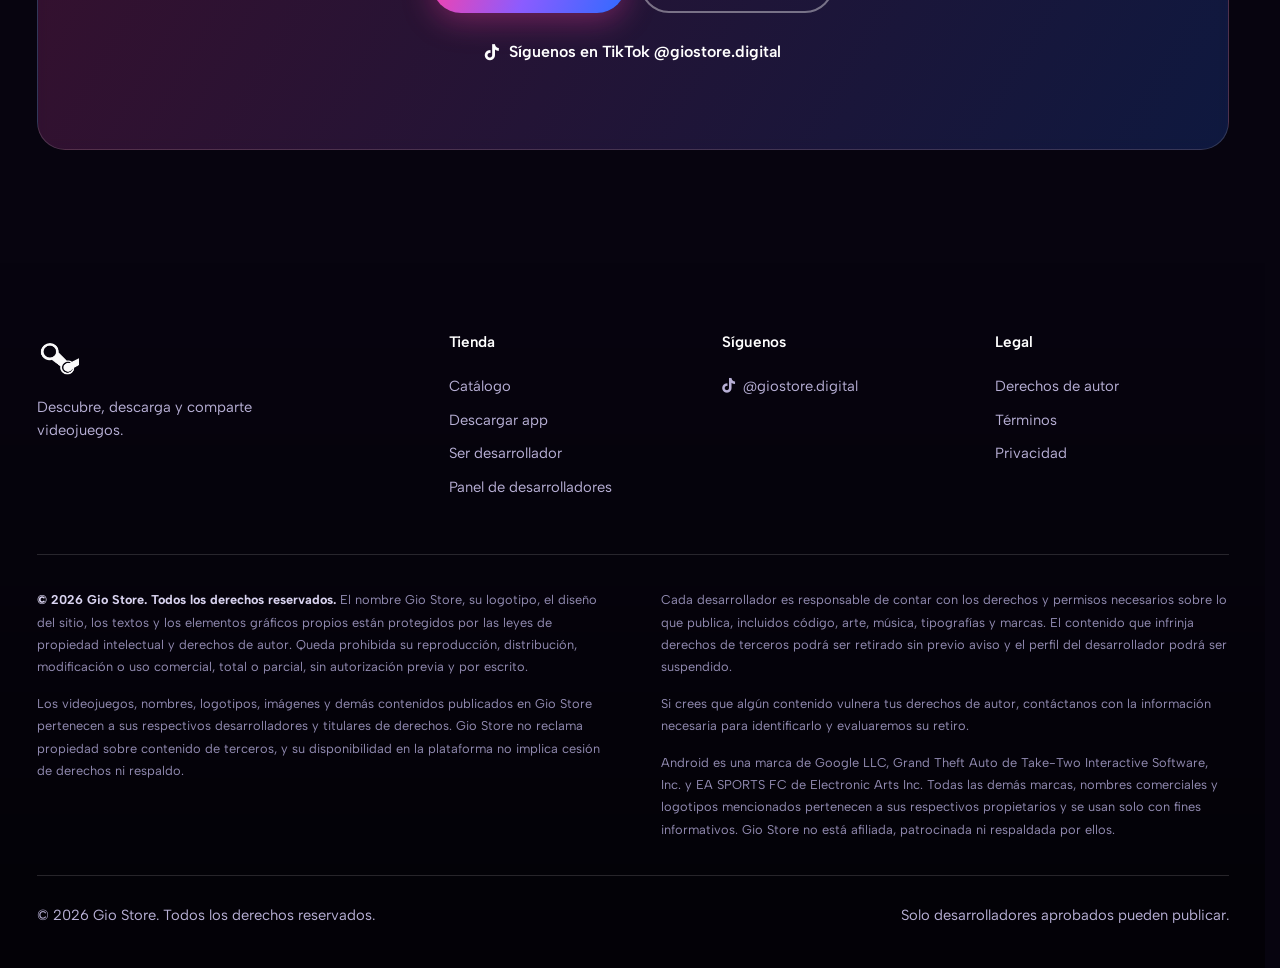
==== commit 83888dfc: "Add files via upload" ====
--- a/Web/index.html
+++ b/Web/index.html
@@ -18,7 +18,9 @@
 @keyframes posterIn{from{opacity:0;translate:0 70px;scale:.92}to{opacity:1;translate:0 0;scale:1}}
 @keyframes posterFloat{0%,100%{translate:0 0}50%{translate:0 -12px}}
 /* Acceso al panel de desarrolladores */
+.nav-cta .btn{white-space:nowrap;flex-shrink:0}
 .nav-cta .dev-login{white-space:nowrap}
+@media(max-width:1180px){.nav-cta .btn{padding-left:16px;padding-right:16px;font-size:14px}.nav-cta .dev-login i{display:none}}
 .dev-actions{display:flex;gap:10px;flex-wrap:wrap}
 @media(max-width:1000px){.nav-cta .dev-login{display:none}}
 </style>
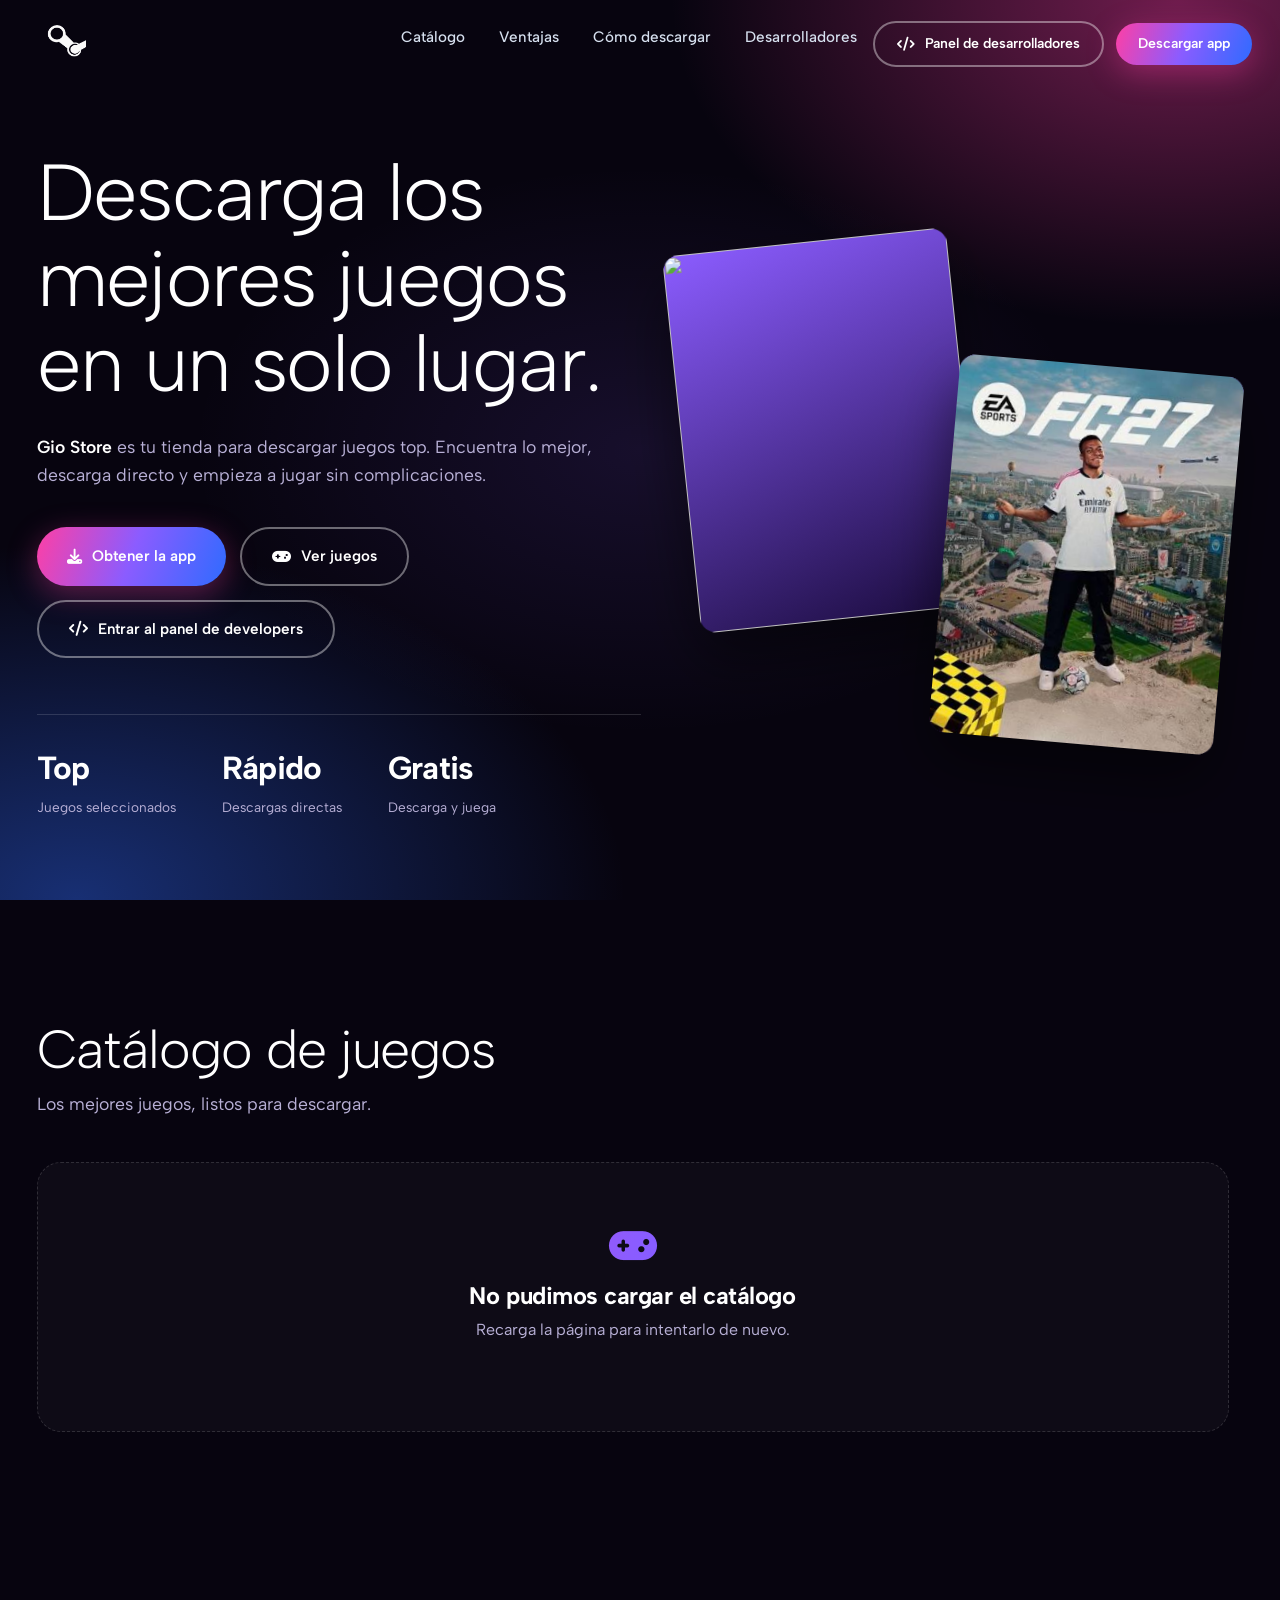
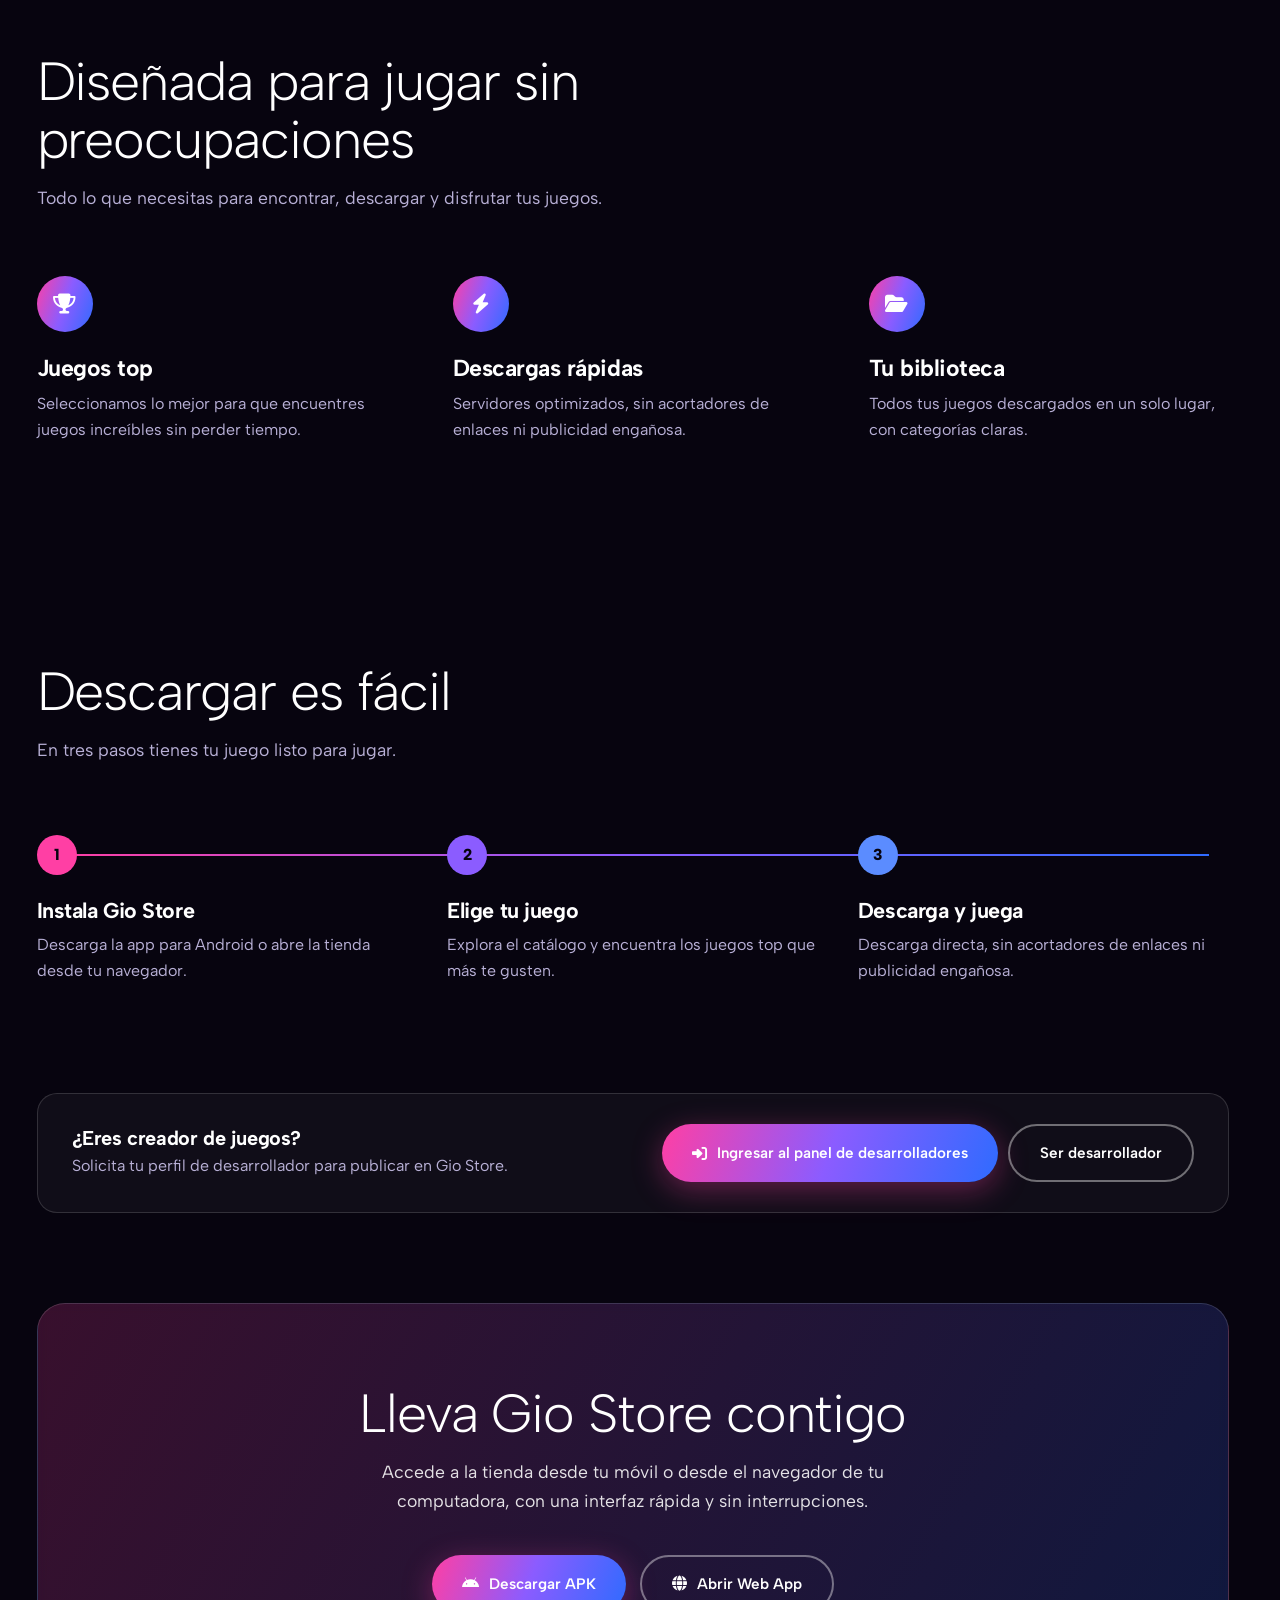
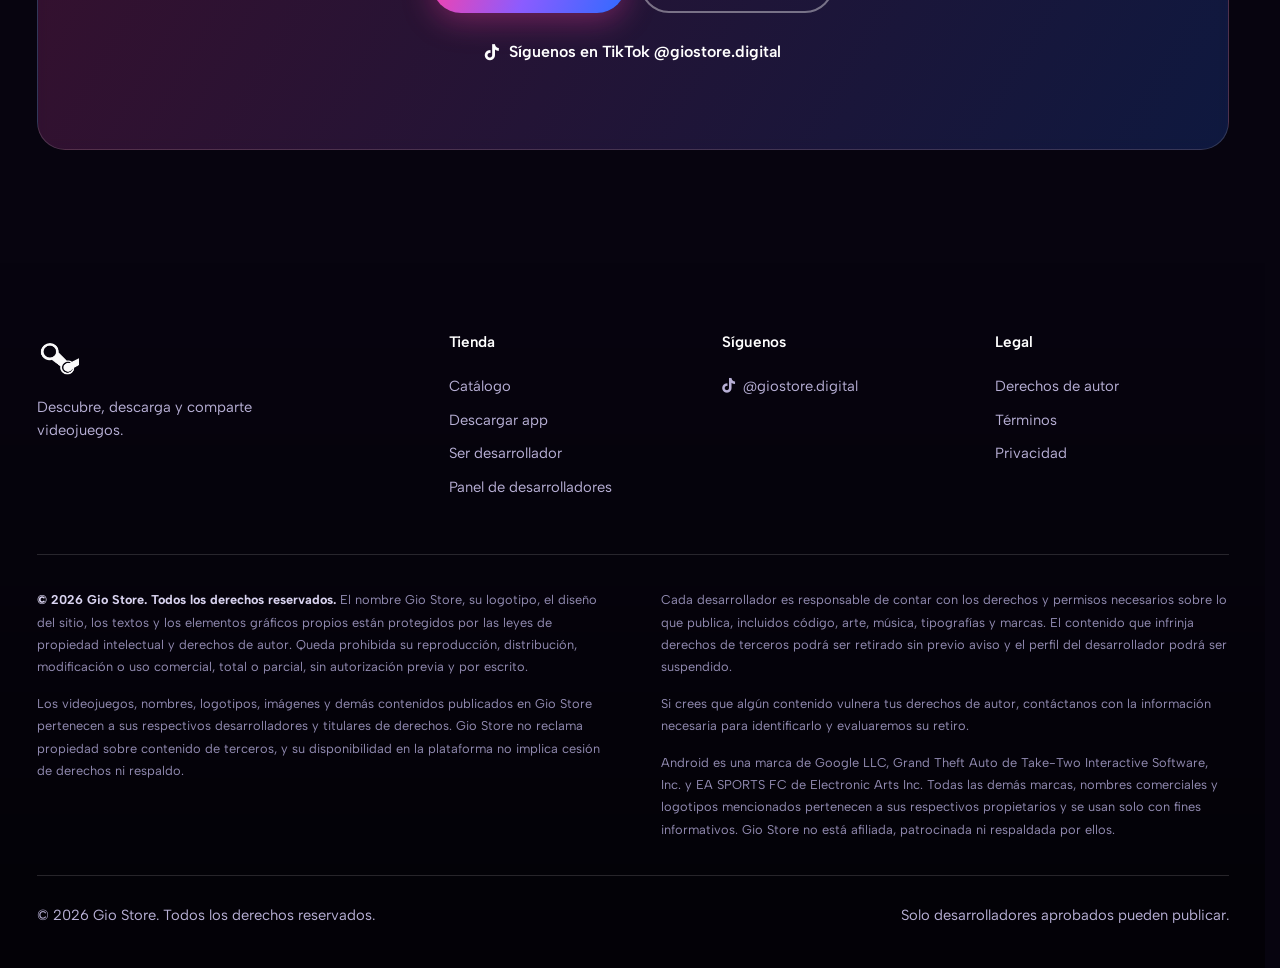
==== commit ec9ae186: "Add files via upload" ====
--- a/Web/index.html
+++ b/Web/index.html
@@ -19,6 +19,7 @@
 @keyframes posterFloat{0%,100%{translate:0 0}50%{translate:0 -12px}}
 /* Acceso al panel de desarrolladores */
 .nav-cta .btn{white-space:nowrap;flex-shrink:0}
+@media(min-width:1001px){.nav-cta{margin-left:auto;position:relative;left:16px;top:6px}}
 .nav-cta .dev-login{white-space:nowrap}
 @media(max-width:1180px){.nav-cta .btn{padding-left:16px;padding-right:16px;font-size:14px}.nav-cta .dev-login i{display:none}}
 .dev-actions{display:flex;gap:10px;flex-wrap:wrap}
@@ -39,7 +40,7 @@
       <a href="developer.html">Desarrolladores</a>
     </nav>
     <div class="nav-cta">
-      <a href="https://giodeveloperpublish.web.app" class="btn btn-ghost dev-login"><i class="fa-solid fa-code"></i>Panel de desarrolladores</a>
+      <a href="developerpublish.html" class="btn btn-ghost dev-login"><i class="fa-solid fa-code"></i>Panel de desarrolladores</a>
       <a href="#descargar" class="btn btn-primary">Descargar app</a>
       <button class="burger" id="burger" aria-label="Abrir menú" aria-expanded="false"><i class="fa-solid fa-bars"></i></button>
     </div>
@@ -50,7 +51,7 @@
     <a href="#como">Cómo descargar</a>
     <a href="developer.html">Desarrolladores</a>
     <a href="#descargar">Descargar app</a>
-    <a href="https://giodeveloperpublish.web.app">Ingresar al panel de desarrolladores</a>
+    <a href="developerpublish.html">Ingresar al panel de desarrolladores</a>
     <a href="https://www.tiktok.com/@giostore.digital" target="_blank" rel="noopener">TikTok</a>
   </div>
 </header>
@@ -64,7 +65,7 @@
       <div class="cta">
         <a href="#descargar" class="btn btn-primary"><i class="fa-solid fa-download"></i>Obtener la app</a>
         <a href="#catalogo" class="btn btn-ghost"><i class="fa-solid fa-gamepad"></i>Ver juegos</a>
-        <a href="https://giodeveloperpublish.web.app" class="btn btn-ghost"><i class="fa-solid fa-code"></i>Entrar al panel de developers</a>
+        <a href="developerpublish.html" class="btn btn-ghost"><i class="fa-solid fa-code"></i>Entrar al panel de developers</a>
       </div>
       <div class="stats">
         <div><b>Top</b><span>Juegos seleccionados</span></div>
@@ -126,7 +127,7 @@
 <section class="dev" id="desarrolladores">
   <div class="wrap"><div class="strip">
     <div><h3>¿Eres creador de juegos?</h3><p>Solicita tu perfil de desarrollador para publicar en Gio Store.</p></div>
-    <div class="dev-actions"><a class="btn btn-primary" href="https://giodeveloperpublish.web.app"><i class="fa-solid fa-right-to-bracket"></i>Ingresar al panel de desarrolladores</a><a class="btn btn-ghost" href="developer.html">Ser desarrollador</a></div>
+    <div class="dev-actions"><a class="btn btn-primary" href="developerpublish.html"><i class="fa-solid fa-right-to-bracket"></i>Ingresar al panel de desarrolladores</a><a class="btn btn-ghost" href="developer.html">Ser desarrollador</a></div>
   </div></div>
 </section>
 
@@ -147,7 +148,7 @@
   <div class="wrap">
     <div class="foot">
       <div><a href="#inicio" class="logo"><img src="logo1.png" alt="Gio Store" onerror="this.replaceWith(document.createTextNode('Gio Store'))"></a><p>Descubre, descarga y comparte videojuegos.</p></div>
-      <div><h4>Tienda</h4><a href="#catalogo">Catálogo</a><a href="#descargar">Descargar app</a><a href="developer.html">Ser desarrollador</a><a href="https://giodeveloperpublish.web.app">Panel de desarrolladores</a></div>
+      <div><h4>Tienda</h4><a href="#catalogo">Catálogo</a><a href="#descargar">Descargar app</a><a href="developer.html">Ser desarrollador</a><a href="developerpublish.html">Panel de desarrolladores</a></div>
       <div><h4>Síguenos</h4><a class="tt" href="https://www.tiktok.com/@giostore.digital" target="_blank" rel="noopener"><i class="fa-brands fa-tiktok"></i>@giostore.digital</a></div>
       <div><h4>Legal</h4><a href="#legal">Derechos de autor</a><a href="#">Términos</a><a href="#">Privacidad</a></div>
     </div>
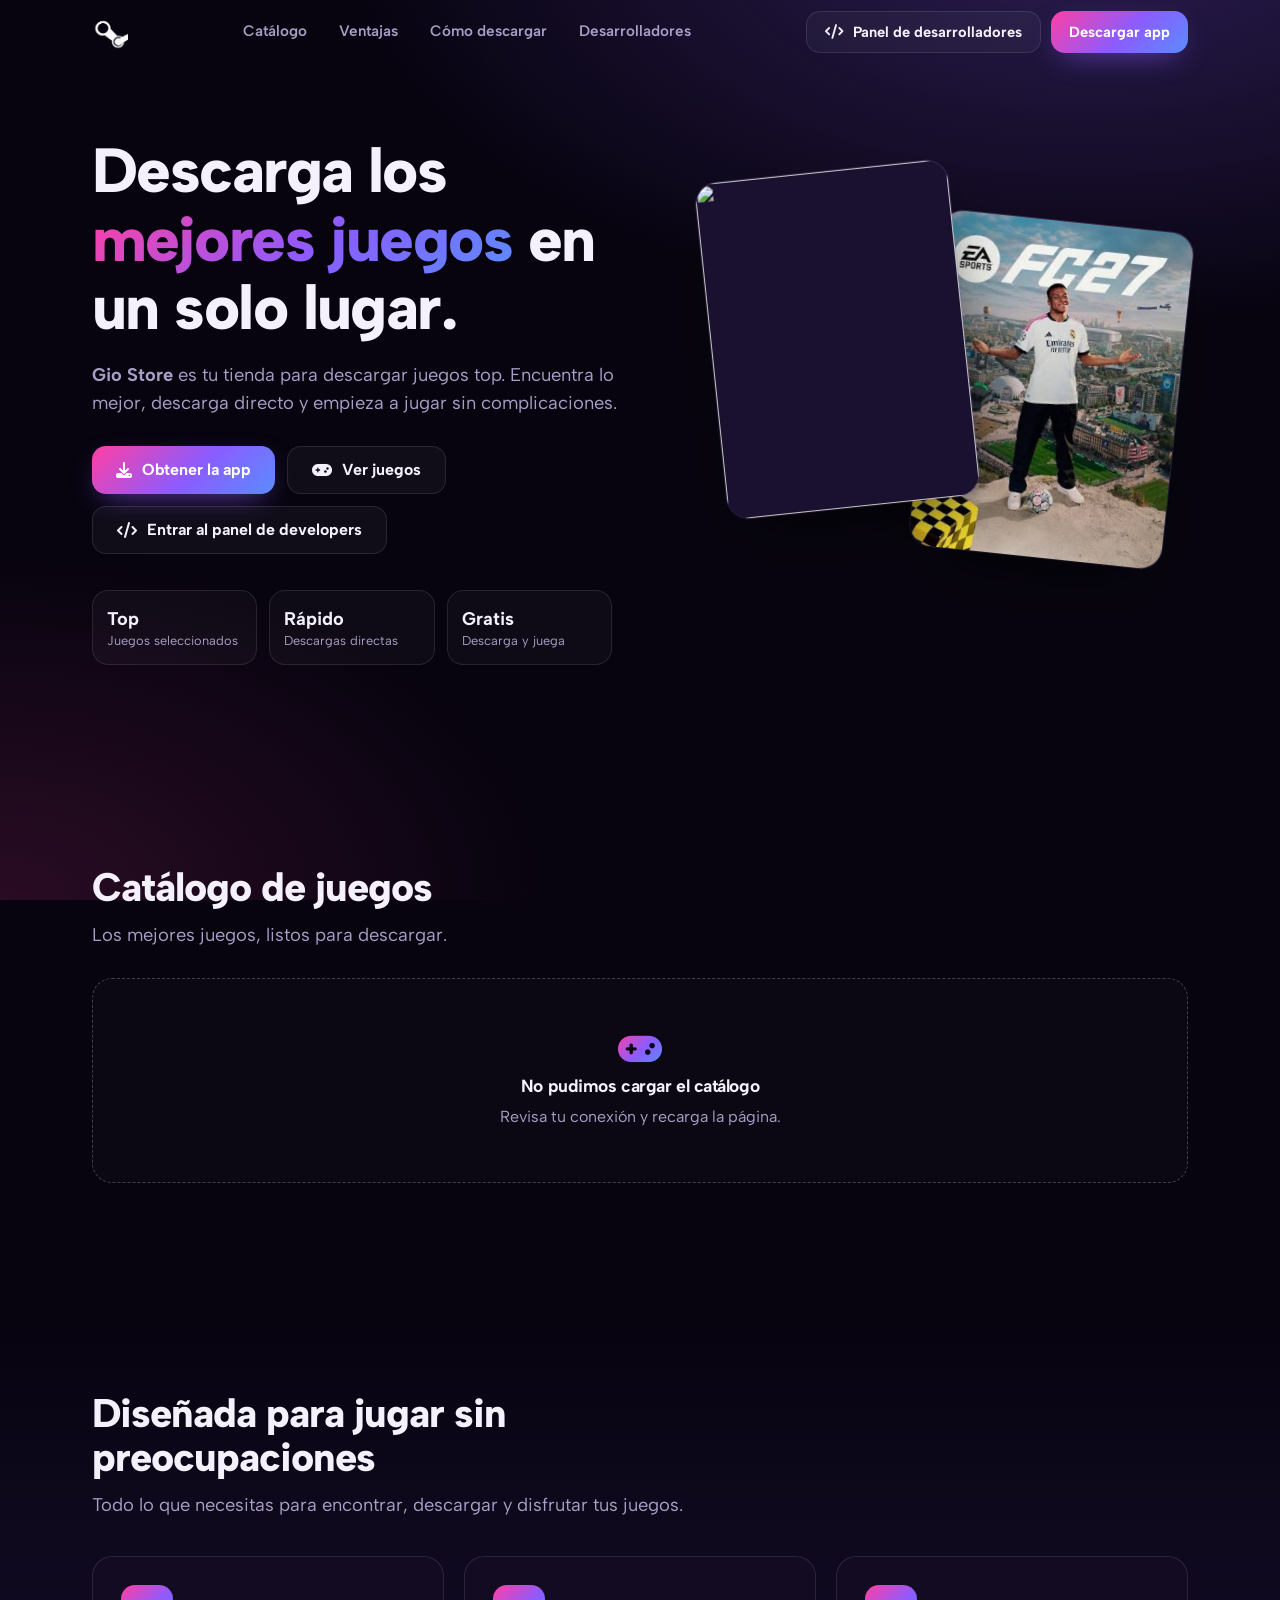
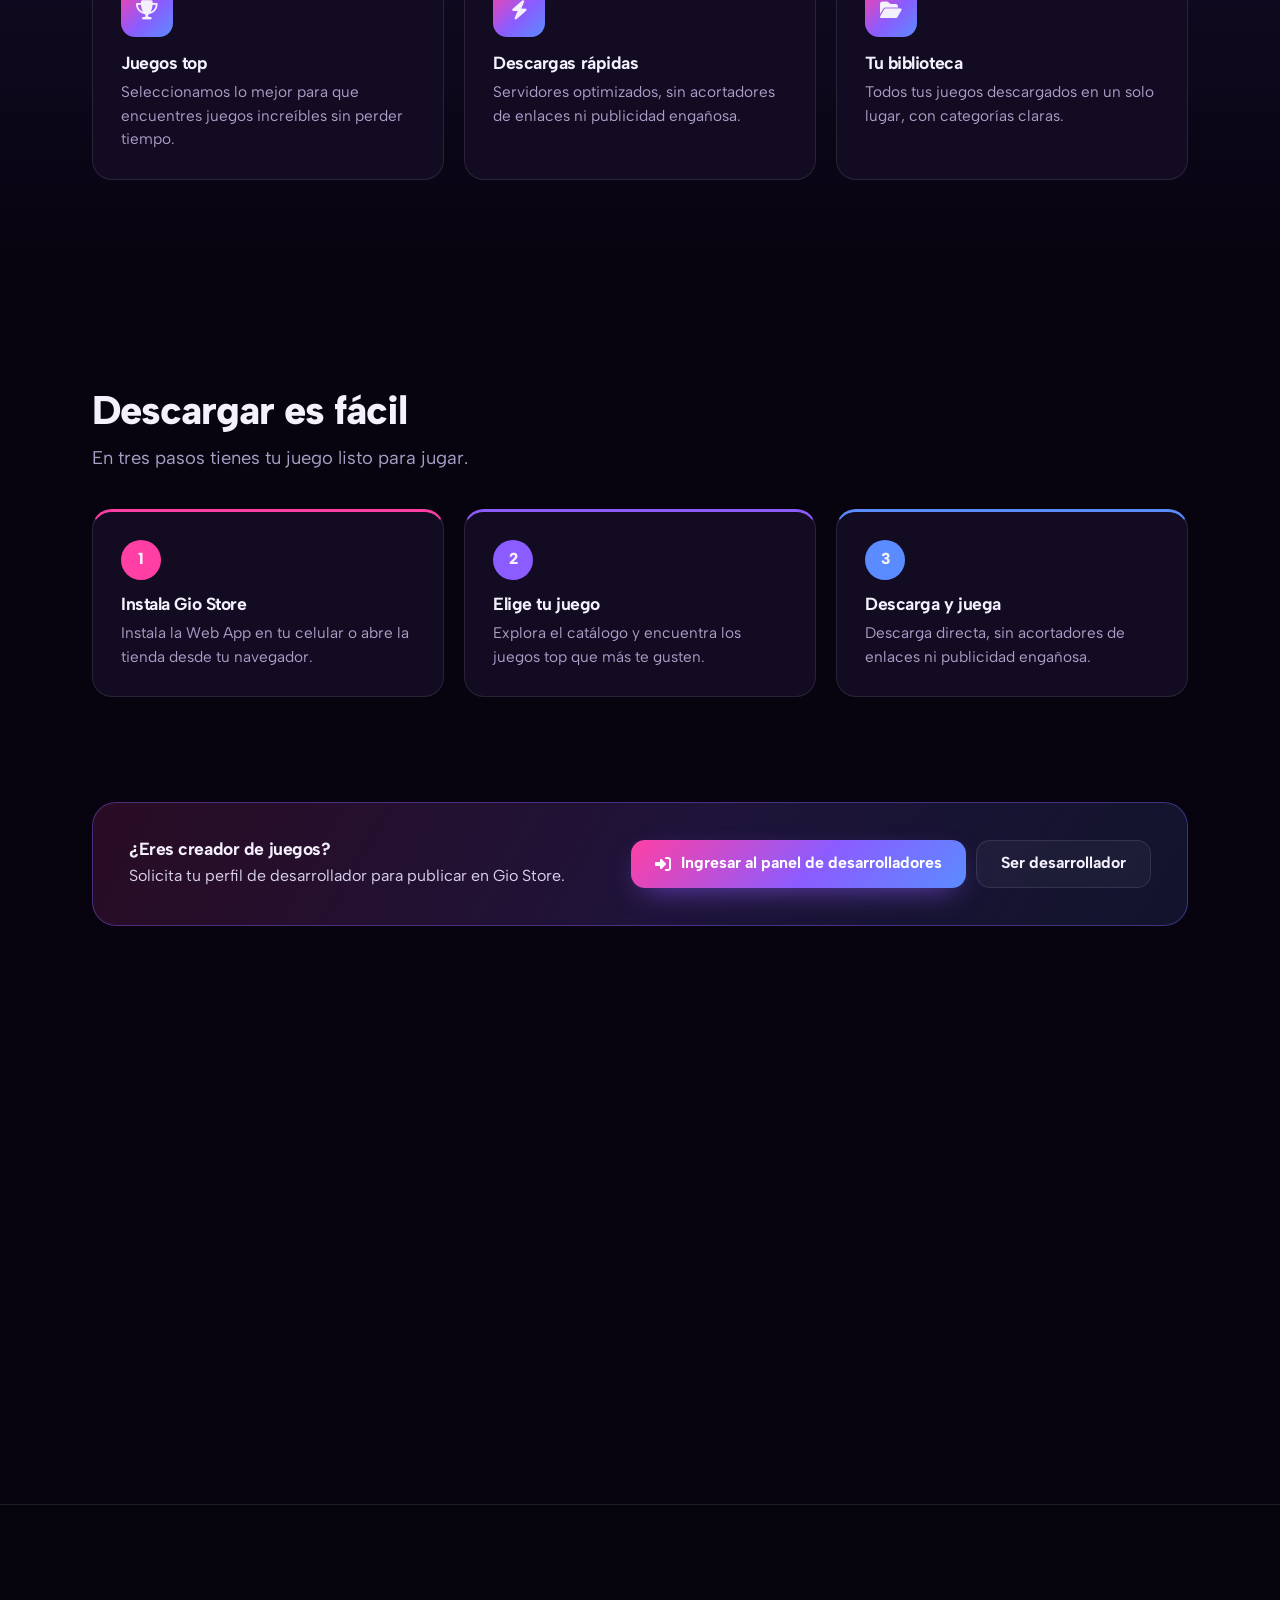
==== commit ca213c85: "Add files via upload" ====
--- a/Web/index.html
+++ b/Web/index.html
@@ -2,33 +2,215 @@
 <html lang="es">
 <head>
 <meta charset="UTF-8">
-<meta name="viewport" content="width=device-width, initial-scale=1.0">
+<meta name="viewport" content="width=device-width, initial-scale=1, viewport-fit=cover">
 <title>Gio Store - Descubre y descarga videojuegos</title>
+<meta name="description" content="Gio Store: descarga los mejores videojuegos en un solo lugar, rápido y sin complicaciones.">
+<meta name="theme-color" content="#07040f">
+<link rel="icon" href="logo.png">
 <link rel="preconnect" href="https://fonts.googleapis.com">
 <link rel="preconnect" href="https://fonts.gstatic.com" crossorigin>
-<link href="https://fonts.googleapis.com/css2?family=Albert+Sans:wght@300;400;500;600;700;800&display=swap" rel="stylesheet">
+<link href="https://fonts.googleapis.com/css2?family=Albert+Sans:wght@400;500;600;700;800&display=swap" rel="stylesheet">
 <link rel="stylesheet" href="https://cdnjs.cloudflare.com/ajax/libs/font-awesome/6.4.0/css/all.min.css">
-<link rel="stylesheet" href="style.css">
+<script>document.documentElement.classList.add('js')</script>
 <style>
-/* Entrada de los posters: esperan a que carguen las imágenes y luego suben con animación, y quedan flotando suave */
-.fan.pre .poster{opacity:0;animation:none}
-.fan.go .poster{opacity:1;animation:posterIn 1s cubic-bezier(.2,.8,.2,1) both,posterFloat 6s ease-in-out infinite}
-.fan.go .p1{animation-delay:.05s,1.1s}
-.fan.go .p3{animation-delay:.3s,1.4s;animation-duration:1s,7s}
-@keyframes posterIn{from{opacity:0;translate:0 70px;scale:.92}to{opacity:1;translate:0 0;scale:1}}
-@keyframes posterFloat{0%,100%{translate:0 0}50%{translate:0 -12px}}
-/* Acceso al panel de desarrolladores */
-.nav-cta .btn{white-space:nowrap;flex-shrink:0}
-@media(min-width:1001px){.nav-cta{margin-left:auto;position:relative;left:16px;top:6px}}
-.nav-cta .dev-login{white-space:nowrap}
-@media(max-width:1180px){.nav-cta .btn{padding-left:16px;padding-right:16px;font-size:14px}.nav-cta .dev-login i{display:none}}
+:root{--bg:#07040f;--panel:#120b22;--panel2:#1a1030;--field:#0d0818;--line:rgba(255,255,255,.1);--tx:#f4f0fc;--mu:#a99ec6;--pink:#ff3fa4;--vio:#8b5cff;--blu:#5b8cff;--grad:linear-gradient(135deg,#ff3fa4,#8b5cff 55%,#5b8cff);--r:20px;--nav:64px;--pad:clamp(16px,4vw,32px)}
+*,*::before,*::after{box-sizing:border-box;margin:0;padding:0}
+[hidden]{display:none!important}
+html{scroll-behavior:smooth;-webkit-text-size-adjust:100%;color-scheme:dark;scroll-padding-top:calc(var(--nav) + 12px)}
+body{font-family:'Albert Sans',system-ui,-apple-system,'Segoe UI',Roboto,sans-serif;background:var(--bg);color:var(--tx);line-height:1.55;-webkit-font-smoothing:antialiased;overflow-x:hidden;-webkit-tap-highlight-color:transparent}
+/* Fondo fijo en capa propia: más fluido en celular que background-attachment:fixed */
+body::before{content:"";position:fixed;inset:0;z-index:-1;pointer-events:none;background:radial-gradient(60% 45% at 85% -8%,rgba(139,92,255,.28),transparent),radial-gradient(45% 40% at 0 100%,rgba(255,63,164,.14),transparent)}
+img{display:block;max-width:100%}
+a{color:inherit;text-decoration:none}
+button{font:inherit;color:inherit;cursor:pointer;border:0;background:none}
+:focus-visible{outline:2px solid var(--blu);outline-offset:3px;border-radius:8px}
+.wrap{width:100%;max-width:1160px;margin:0 auto;padding-inline:var(--pad)}
+h1,h2,h3{letter-spacing:-.025em;line-height:1.1}
+h1{font-size:clamp(2.1rem,7.2vw,3.9rem);font-weight:800}
+h2{font-size:clamp(1.65rem,5vw,2.5rem);font-weight:800}
+h3{font-size:1.1rem;font-weight:700}
+.lead{color:var(--mu);font-size:clamp(1rem,2.6vw,1.15rem);max-width:52ch}
+.gt{background:var(--grad);-webkit-background-clip:text;background-clip:text;color:transparent}
+section{padding-block:clamp(56px,9vw,104px)}
+.bar{position:fixed;top:0;left:0;right:0;height:3px;z-index:60;background:var(--grad);transform:scaleX(0);transform-origin:0 50%;will-change:transform;pointer-events:none}
+
+/* Botones */
+.btn{display:inline-flex;align-items:center;justify-content:center;gap:10px;min-height:48px;padding:0 24px;border-radius:14px;font-weight:700;font-size:1rem;white-space:nowrap;transition:transform .18s,filter .18s,background .18s,border-color .18s;user-select:none;-webkit-user-select:none;touch-action:manipulation}
+.btn-primary{background:var(--grad);color:#fff;box-shadow:0 10px 30px -12px rgba(139,92,255,.8)}
+.btn-ghost{border:1px solid var(--line);background:rgba(255,255,255,.04)}
+.btn:active{transform:scale(.97)}
+.btn.sm{min-height:42px;padding:0 18px;font-size:.92rem}
+@media(hover:hover){.btn-primary:hover{filter:brightness(1.1)}.btn-ghost:hover{border-color:var(--vio);background:rgba(139,92,255,.12)}}
+
+/* Navegación */
+.nav{position:sticky;top:0;z-index:50;border-bottom:1px solid transparent;transition:background .25s,border-color .25s}
+.nav.solid{background:rgba(7,4,15,.88);border-color:var(--line);-webkit-backdrop-filter:blur(12px);backdrop-filter:blur(12px)}
+.nav-in{height:var(--nav);display:flex;align-items:center;gap:20px}
+.logo{display:flex;align-items:center;font-weight:800;font-size:1.15rem;flex-shrink:0}
+.logo img{height:36px;width:auto}
+.links{display:flex;gap:4px;margin-inline:auto}
+.links a{padding:10px 14px;border-radius:10px;color:var(--mu);font-weight:600;font-size:.95rem;transition:color .15s,background .15s}
+@media(hover:hover){.links a:hover{color:#fff;background:rgba(255,255,255,.06)}}
+.nav-cta{display:flex;align-items:center;gap:10px}
+.burger{display:none;width:46px;height:46px;border-radius:12px;border:1px solid var(--line);font-size:1.15rem;place-items:center}
+.drawer{position:absolute;left:0;right:0;top:100%;background:rgba(14,8,28,.98);border-bottom:1px solid var(--line);padding:6px var(--pad) calc(16px + env(safe-area-inset-bottom));display:grid;max-height:calc(100svh - var(--nav));overflow:auto;opacity:0;visibility:hidden;transform:translateY(-8px);transition:opacity .22s,transform .22s,visibility .22s}
+.drawer.open{opacity:1;visibility:visible;transform:none}
+.drawer a{padding:15px 4px;border-bottom:1px solid var(--line);font-weight:600}
+.drawer a:last-child{border-bottom:0}
+@media(max-width:920px){.links,.dev-login{display:none}.burger{display:grid}.nav-cta{margin-left:auto}}
+@media(max-width:380px){.nav-cta .btn-primary{display:none}}
+
+/* Hero */
+.hero{padding-top:clamp(24px,6vw,72px);padding-bottom:clamp(48px,8vw,96px)}
+.hero-grid{display:grid;grid-template-columns:1.05fr .95fr;gap:clamp(32px,6vw,72px);align-items:center}
+.hero h1{margin-bottom:18px}
+.cta{display:flex;flex-wrap:wrap;gap:12px;margin-top:28px}
+.stats{display:grid;grid-template-columns:repeat(3,1fr);gap:12px;margin-top:36px;max-width:520px}
+.stats div{padding:14px;border:1px solid var(--line);border-radius:16px;background:rgba(255,255,255,.03)}
+.stats b{display:block;font-size:1.15rem}
+.stats span{display:block;font-size:.8rem;color:var(--mu);line-height:1.3}
+.fan{position:relative;height:clamp(320px,46vw,500px)}
+.hp{position:absolute;width:52%;aspect-ratio:3/4;border-radius:22px;overflow:hidden;background:var(--panel2);box-shadow:0 30px 70px -20px rgba(0,0,0,.8),0 0 0 1px rgba(190,150,255,.22)}
+.hp img{width:100%;height:100%;object-fit:cover}
+.p1{left:2%;top:4%;rotate:-6deg;z-index:2}
+.p3{right:2%;top:14%;rotate:6deg}
+/* Los posters esperan a que carguen las imágenes, suben con animación y flotan suave */
+.fan.pre .hp{opacity:0}
+.fan.go .hp{animation:posterIn .9s cubic-bezier(.2,.8,.2,1) both,posterFloat 6s ease-in-out infinite}
+.fan.go .p1{animation-delay:.05s,1s}
+.fan.go .p3{animation-delay:.25s,1.2s;animation-duration:.9s,7s}
+@keyframes posterIn{from{opacity:0;translate:0 60px;scale:.93}to{opacity:1;translate:0 0;scale:1}}
+@keyframes posterFloat{0%,100%{translate:0 0}50%{translate:0 -10px}}
+@media(max-width:860px){
+  .hero-grid{grid-template-columns:1fr}
+  .fan{height:min(88vw,400px);width:100%;max-width:460px;margin-inline:auto}
+  .hp{width:48%}
+}
+@media(max-width:520px){.cta .btn{flex:1 1 100%}.stats{gap:8px}.stats div{padding:12px 10px}.stats b{font-size:1rem}.stats span{font-size:.74rem}}
+
+/* Catálogo */
+.cat-top{display:flex;justify-content:space-between;align-items:flex-end;gap:20px;flex-wrap:wrap;margin-bottom:28px}
+.search{position:relative;flex:0 1 340px;width:100%}
+.search i{position:absolute;left:16px;top:50%;translate:0 -50%;color:var(--mu);pointer-events:none}
+.search input{width:100%;height:50px;padding:0 16px 0 44px;border-radius:14px;border:1px solid var(--line);background:var(--field);color:var(--tx);font:inherit;font-size:1rem}
+.search input::placeholder{color:#6f6491}
+.search input:focus{outline:none;border-color:var(--vio);box-shadow:0 0 0 3px rgba(139,92,255,.25)}
+.grid{display:grid;grid-template-columns:repeat(auto-fill,minmax(230px,1fr));gap:20px}
+.game{display:flex;flex-direction:column;background:var(--panel);border:1px solid var(--line);border-radius:var(--r);overflow:hidden;transition:transform .25s,border-color .25s,box-shadow .25s}
+@media(hover:hover){.game:hover{transform:translateY(-4px);border-color:rgba(139,92,255,.55);box-shadow:0 24px 50px -24px rgba(139,92,255,.6)}}
+.poster{position:relative;aspect-ratio:16/11;display:grid;place-items:center;overflow:hidden;color:rgba(255,255,255,.45);font-size:2rem;background:linear-gradient(160deg,#ff3fa4,#3a1d8f 60%,#150a3c)}
+.poster img{position:absolute;inset:0;width:100%;height:100%;object-fit:cover}
+.badge{position:absolute;top:10px;right:10px;z-index:1;padding:3px 9px;border-radius:99px;background:rgba(7,4,15,.78);font-size:.78rem;font-weight:700}
+.game-info{display:flex;flex-direction:column;gap:10px;flex:1;padding:14px 16px 16px}
+.g-head{display:flex;gap:12px;align-items:center}
+.g-head>div{min-width:0}
+.g-ic{width:46px;height:46px;border-radius:12px;object-fit:cover;flex-shrink:0;background:var(--panel2);box-shadow:0 0 0 1px rgba(190,150,255,.25)}
+.g-head strong{display:block;font-size:1.02rem;line-height:1.2;overflow:hidden;text-overflow:ellipsis;white-space:nowrap}
+.g-head span{display:block;font-size:.82rem;color:var(--mu);overflow:hidden;text-overflow:ellipsis;white-space:nowrap}
+.clamp{flex:1;color:#cfc6e6;font-size:.9rem;display:-webkit-box;-webkit-line-clamp:3;line-clamp:3;-webkit-box-orient:vertical;overflow:hidden}
+.dl{width:100%}
+.sk{pointer-events:none}
+.sk .poster,.sk i{background:linear-gradient(100deg,#1a1030 30%,#271a48 50%,#1a1030 70%);background-size:200% 100%;animation:shine 1.3s linear infinite}
+.sk i{display:block;height:14px;border-radius:8px}
+.sk i:nth-child(1){width:60%;height:18px}.sk i:nth-child(3){width:80%}
+@keyframes shine{to{background-position:-200% 0}}
+.empty{text-align:center;padding:52px 20px;border:1px dashed rgba(169,158,198,.35);border-radius:var(--r);background:rgba(255,255,255,.02);display:grid;justify-items:center;gap:10px}
+.empty>i{font-size:2.2rem;background:var(--grad);-webkit-background-clip:text;background-clip:text;color:transparent}
+.empty p{color:var(--mu);max-width:42ch}
+.empty .btn{margin-top:8px}
+@media(max-width:520px){
+  .grid{grid-template-columns:repeat(2,minmax(0,1fr));gap:12px}
+  .game-info{padding:12px}
+  .g-ic{width:38px;height:38px;border-radius:10px}
+  .g-head{gap:10px}.g-head strong{font-size:.95rem}.g-head span{font-size:.76rem}
+  .clamp{font-size:.84rem;-webkit-line-clamp:2;line-clamp:2}
+  .dl.btn{min-height:40px;padding:0 10px;font-size:.88rem}
+}
+
+/* Ventajas y pasos */
+.alt{background:linear-gradient(180deg,transparent,rgba(139,92,255,.07),transparent)}
+.feat-head{max-width:640px}
+.feat-head .lead{margin-top:12px}
+.feats,.steps{display:grid;grid-template-columns:repeat(3,1fr);gap:20px;margin-top:36px}
+.feat,.step{padding:28px;border-radius:var(--r);background:var(--panel);border:1px solid var(--line)}
+.feat i{width:52px;height:52px;display:grid;place-items:center;border-radius:14px;background:var(--grad);font-size:1.2rem;margin-bottom:16px}
+.feat p,.step p{color:var(--mu);margin-top:8px;font-size:.96rem}
+.step{border-top:3px solid var(--c)}
+.dot{width:40px;height:40px;border-radius:50%;display:grid;place-items:center;background:var(--c);font-weight:800;margin-bottom:14px}
+.process .lead{margin-top:12px}
+@media(max-width:820px){
+  .feats,.steps{grid-template-columns:1fr;gap:12px;margin-top:28px}
+  .feat{display:grid;grid-template-columns:52px 1fr;column-gap:16px;padding:20px}
+  .feat i{grid-row:span 2;margin:0}
+  .feat p{margin-top:4px}
+  .step{padding:20px;display:grid;grid-template-columns:40px 1fr;column-gap:16px}
+  .dot{grid-row:span 2;margin:0}
+  .step p{margin-top:4px}
+}
+
+/* Desarrolladores */
+.dev{padding-block:0}
+.strip{display:flex;justify-content:space-between;align-items:center;gap:24px;flex-wrap:wrap;padding:clamp(22px,4vw,36px);border-radius:24px;border:1px solid rgba(139,92,255,.4);background:linear-gradient(120deg,rgba(255,63,164,.14),rgba(139,92,255,.18) 55%,rgba(91,140,255,.12))}
+.strip p{color:#d8d2ee;margin-top:6px}
 .dev-actions{display:flex;gap:10px;flex-wrap:wrap}
-@media(max-width:1000px){.nav-cta .dev-login{display:none}}
+@media(max-width:700px){.dev-actions{width:100%}.dev-actions .btn{flex:1 1 100%;white-space:normal;text-align:center}}
+
+/* Descargar + instalar la Web App */
+.get-card{text-align:center;padding:clamp(28px,6vw,64px) clamp(16px,5vw,48px);border-radius:28px;border:1px solid var(--line);background:radial-gradient(80% 120% at 50% 0,rgba(139,92,255,.22),transparent),var(--panel)}
+.get-card .lead{margin:14px auto 0}
+.get-card .cta{justify-content:center}
+.social{margin-top:24px}
+.social a{color:#c9b8ff;font-weight:600}
+.rbox{display:grid;grid-template-rows:0fr;transition:grid-template-rows .45s cubic-bezier(.2,.8,.2,1);text-align:left;scroll-margin-top:calc(var(--nav) + 16px)}
+.rbox.open{grid-template-rows:1fr}
+.rin{overflow:hidden;min-height:0}
+.soon{display:flex;gap:14px;align-items:center;margin-top:28px;padding:16px 18px;border-radius:16px;background:rgba(255,63,164,.1);border:1px solid rgba(255,63,164,.4)}
+.soon>i{font-size:1.5rem;color:var(--pink)}
+.soon b{display:block}
+.soon span{color:#d8d2ee;font-size:.92rem}
+.pwa{margin-top:16px;padding:clamp(18px,4vw,28px);border-radius:20px;background:var(--panel2);border:1px solid var(--line)}
+.pwa h3{font-size:1.15rem;margin-bottom:4px}
+.pwa .sub{color:var(--mu);font-size:.94rem;margin-bottom:16px}
+.tabs{display:flex;gap:2px;max-width:100%;overflow-x:auto;background:var(--field);border:1px solid var(--line);border-radius:12px;padding:4px;margin-bottom:18px;scrollbar-width:none}
+.tabs::-webkit-scrollbar{display:none}
+.tabs button{flex:1;padding:0 14px;min-height:42px;border-radius:9px;font-weight:600;font-size:.92rem;color:var(--mu);white-space:nowrap;transition:background .2s,color .2s}
+.tabs button[aria-selected=true]{color:#fff;background:linear-gradient(110deg,rgba(255,63,164,.3),rgba(139,92,255,.45))}
+.psteps{list-style:none;counter-reset:s;display:grid;gap:12px}
+.psteps li{counter-increment:s;display:grid;grid-template-columns:32px 1fr;gap:12px;align-items:start;color:#e4def5}
+.psteps li::before{content:counter(s);width:32px;height:32px;border-radius:50%;display:grid;place-items:center;background:var(--grad);font-weight:800;font-size:.9rem;color:#fff}
+.psteps b{color:#fff}
+.pwa-open{margin-top:22px;display:flex;flex-wrap:wrap;gap:12px 16px;align-items:center}
+.pwa-url{color:var(--mu);font-size:.9rem;overflow-wrap:anywhere}
+@media(max-width:520px){.get-card .cta .btn{flex:1 1 100%}.pwa-open .btn{flex:1 1 100%}}
+
+/* Pie */
+footer{border-top:1px solid var(--line);padding:clamp(40px,7vw,72px) 0 calc(28px + env(safe-area-inset-bottom));background:rgba(0,0,0,.25)}
+.foot{display:grid;grid-template-columns:1.4fr 1fr 1fr 1fr;gap:32px}
+.foot h4{font-size:.78rem;text-transform:uppercase;letter-spacing:.08em;color:var(--mu);margin-bottom:10px}
+.foot a{display:block;padding:6px 0;color:#d8d2ee;font-size:.95rem}
+.foot p{color:var(--mu);margin-top:12px;max-width:34ch;font-size:.95rem}
+.legal{margin-top:36px;padding-top:24px;border-top:1px solid var(--line);display:grid;gap:10px;color:#8a7fa8;font-size:.78rem;line-height:1.6}
+.legal b{color:#b8aed4}
+.copy{margin-top:22px;display:flex;justify-content:space-between;gap:8px 24px;flex-wrap:wrap;color:var(--mu);font-size:.85rem}
+@media(max-width:820px){.foot{grid-template-columns:1fr 1fr}.foot>div:first-child{grid-column:1/-1}}
+
+/* Aviso */
+.toast{position:fixed;left:50%;bottom:calc(20px + env(safe-area-inset-bottom));z-index:80;max-width:calc(100vw - 32px);padding:14px 20px;border-radius:14px;background:#241546;border:1px solid rgba(139,92,255,.55);box-shadow:0 18px 50px -12px rgba(0,0,0,.8);font-weight:600;font-size:.95rem;text-align:center;opacity:0;visibility:hidden;transform:translate(-50%,16px);transition:opacity .25s,transform .25s,visibility .25s}
+.toast.show{opacity:1;visibility:visible;transform:translate(-50%,0)}
+
+/* Entrada al hacer scroll + secciones fuera de pantalla sin costo de render */
+.js .rv{opacity:0;translate:0 22px;transition:opacity .6s ease,translate .6s cubic-bezier(.2,.8,.2,1);transition-delay:var(--d,0s)}
+.js .rv.in{opacity:1;translate:0 0}
+#plataforma,#como,.get,footer{content-visibility:auto;contain-intrinsic-size:auto 560px}
+@media(prefers-reduced-motion:reduce){
+  html{scroll-behavior:auto}
+  *,*::before,*::after{animation-duration:.01ms!important;animation-iteration-count:1!important;transition-duration:.01ms!important}
+  .js .rv{opacity:1;translate:none}
+}
 </style>
-<link rel="icon" href="logo.png">
-<meta name="theme-color" content="#07040f">
 </head>
 <body>
+<div class="bar" id="bar"></div>
 
 <header class="nav" id="nav">
   <div class="wrap nav-in">
@@ -40,9 +222,9 @@
       <a href="developer.html">Desarrolladores</a>
     </nav>
     <div class="nav-cta">
-      <a href="developerpublish.html" class="btn btn-ghost dev-login"><i class="fa-solid fa-code"></i>Panel de desarrolladores</a>
-      <a href="#descargar" class="btn btn-primary">Descargar app</a>
-      <button class="burger" id="burger" aria-label="Abrir menú" aria-expanded="false"><i class="fa-solid fa-bars"></i></button>
+      <a href="developerpublish.html" class="btn btn-ghost sm dev-login"><i class="fa-solid fa-code"></i>Panel de desarrolladores</a>
+      <a href="#descargar" class="btn btn-primary sm">Descargar app</a>
+      <button class="burger" id="burger" aria-label="Abrir menú" aria-expanded="false" aria-controls="drawer"><i class="fa-solid fa-bars"></i></button>
     </div>
   </div>
   <div class="drawer" id="drawer">
@@ -60,7 +242,7 @@
 <section class="hero" id="inicio">
   <div class="wrap hero-grid">
     <div>
-      <h1>Descarga los mejores juegos en un solo lugar.</h1>
+      <h1>Descarga los <span class="gt">mejores juegos</span> en un solo lugar.</h1>
       <p class="lead"><strong>Gio Store</strong> es tu tienda para descargar juegos top. Encuentra lo mejor, descarga directo y empieza a jugar sin complicaciones.</p>
       <div class="cta">
         <a href="#descargar" class="btn btn-primary"><i class="fa-solid fa-download"></i>Obtener la app</a>
@@ -74,8 +256,8 @@
       </div>
     </div>
     <div class="fan" aria-hidden="true">
-      <div class="poster p1"><img src="https://assets.games.gg/1748480401988_grand_theft_auto_vi_cover_93c3eab32b.png" alt=""></div>
-      <div class="poster p3"><img src="https://encrypted-tbn0.gstatic.com/images?q=tbn:ANd9GcS4NDzf0Weyuu0cCDxHrq5ppzPClqgaJyCUH1IPj2kILNPkBMAuxjRAfmw-&amp;s=10" alt="" onerror="this.onerror=null;this.src='fc27.png'"></div>
+      <div class="hp p1"><img src="https://assets.games.gg/1748480401988_grand_theft_auto_vi_cover_93c3eab32b.png" alt="" decoding="async" fetchpriority="high"></div>
+      <div class="hp p3"><img src="https://encrypted-tbn0.gstatic.com/images?q=tbn:ANd9GcS4NDzf0Weyuu0cCDxHrq5ppzPClqgaJyCUH1IPj2kILNPkBMAuxjRAfmw-&amp;s=10" alt="" decoding="async" onerror="this.onerror=null;this.src='fc27.png'"></div>
     </div>
   </div>
 </section>
@@ -87,18 +269,27 @@
         <h2>Catálogo de juegos</h2>
         <p class="lead" style="margin-top:12px">Los mejores juegos, listos para descargar.</p>
       </div>
-    </div>
-    <div class="grid" id="grid" hidden></div>
-    <div class="empty" id="empty">
+      <label class="search" id="searchBox" hidden>
+        <i class="fa-solid fa-magnifying-glass"></i>
+        <input type="search" id="q" placeholder="Buscar juego…" autocomplete="off" enterkeyhint="search" aria-label="Buscar juego">
+      </label>
+    </div>
+    <div class="grid" id="grid" aria-live="polite"></div>
+    <div class="empty" id="nores" hidden>
+      <i class="fa-solid fa-magnifying-glass"></i>
+      <h3>No encontramos ese juego</h3>
+      <p>Prueba con otro nombre.</p>
+    </div>
+    <div class="empty" id="empty" hidden>
       <i class="fa-solid fa-gamepad"></i>
-      <h3 id="eh">Cargando juegos...</h3>
+      <h3 id="eh"></h3>
       <p id="ep"></p>
       <a class="btn btn-primary" id="ecta" href="https://www.tiktok.com/@giostore.digital" target="_blank" rel="noopener" hidden><i class="fa-brands fa-tiktok"></i>Síguenos en TikTok</a>
     </div>
   </div>
 </section>
 
-<section class="light" id="plataforma">
+<section class="alt" id="plataforma">
   <div class="wrap">
     <div class="feat-head">
       <h2>Diseñada para jugar sin preocupaciones</h2>
@@ -117,7 +308,7 @@
     <h2>Descargar es fácil</h2>
     <p class="lead">En tres pasos tienes tu juego listo para jugar.</p>
     <div class="steps">
-      <div class="step" style="--c:#ff3fa4"><span class="dot">1</span><h3>Instala Gio Store</h3><p>Descarga la app para Android o abre la tienda desde tu navegador.</p></div>
+      <div class="step" style="--c:#ff3fa4"><span class="dot">1</span><h3>Instala Gio Store</h3><p>Instala la Web App en tu celular o abre la tienda desde tu navegador.</p></div>
       <div class="step" style="--c:#8b5cff"><span class="dot">2</span><h3>Elige tu juego</h3><p>Explora el catálogo y encuentra los juegos top que más te gusten.</p></div>
       <div class="step" style="--c:#5b8cff"><span class="dot">3</span><h3>Descarga y juega</h3><p>Descarga directa, sin acortadores de enlaces ni publicidad engañosa.</p></div>
     </div>
@@ -136,11 +327,58 @@
     <h2>Lleva Gio Store contigo</h2>
     <p class="lead">Accede a la tienda desde tu móvil o desde el navegador de tu computadora, con una interfaz rápida y sin interrupciones.</p>
     <div class="cta">
-      <button class="btn btn-primary" onclick="toast('Descargando Gio Store para Android...')"><i class="fa-brands fa-android"></i>Descargar APK</button>
-      <button class="btn btn-ghost" onclick="toast('Abriendo la Web App de Gio Store...')"><i class="fa-solid fa-globe"></i>Abrir Web App</button>
-    </div>
-    <p class="social"><a href="https://www.tiktok.com/@giostore.digital" target="_blank" rel="noopener"><i class="fa-brands fa-tiktok"></i>Síguenos en TikTok @giostore.digital</a></p></div>
-  </div>
+      <button class="btn btn-primary" id="apkBtn" type="button" aria-expanded="false" aria-controls="apkBox"><i class="fa-brands fa-android"></i>Descargar APK</button>
+      <a class="btn btn-ghost" href="https://giostoreapp.onrender.com" target="_blank" rel="noopener"><i class="fa-solid fa-globe"></i>Abrir Web App</a>
+    </div>
+
+    <div class="rbox" id="apkBox">
+      <div class="rin" inert>
+        <div class="soon" role="status">
+          <i class="fa-solid fa-hourglass-half"></i>
+          <div><b>APK disponible muy pronto</b><span>Mientras tanto, instala la Web App de Gio Store y úsala como una app normal.</span></div>
+        </div>
+        <div class="pwa">
+          <h3><i class="fa-solid fa-mobile-screen" style="margin-right:8px"></i>Cómo instalar la Web App (PWA)</h3>
+          <p class="sub">Funciona en celulares y navegadores. Elige tu dispositivo:</p>
+          <div class="tabs" role="tablist" aria-label="Dispositivo">
+            <button type="button" role="tab" data-t="android" aria-selected="true">Android</button>
+            <button type="button" role="tab" data-t="ios" aria-selected="false" tabindex="-1">iPhone</button>
+            <button type="button" role="tab" data-t="pc" aria-selected="false" tabindex="-1">Computadora</button>
+          </div>
+          <div role="tabpanel" id="tp-android">
+            <ol class="psteps">
+              <li><span>Abre <b>giostoreapp.onrender.com</b> en <b>Chrome</b>.</span></li>
+              <li><span>Toca el menú <b>⋮</b> (arriba a la derecha).</span></li>
+              <li><span>Elige <b>Instalar app</b> o <b>Añadir a la pantalla de inicio</b>.</span></li>
+              <li><span>Confirma y abre <b>Gio Store</b> desde tu pantalla de inicio.</span></li>
+            </ol>
+          </div>
+          <div role="tabpanel" id="tp-ios" hidden>
+            <ol class="psteps">
+              <li><span>Abre <b>giostoreapp.onrender.com</b> en <b>Safari</b>.</span></li>
+              <li><span>Toca el botón <b>Compartir</b> (el cuadrado con la flecha hacia arriba).</span></li>
+              <li><span>Elige <b>Añadir a pantalla de inicio</b>.</span></li>
+              <li><span>Toca <b>Añadir</b> y abre Gio Store desde tu pantalla de inicio.</span></li>
+            </ol>
+          </div>
+          <div role="tabpanel" id="tp-pc" hidden>
+            <ol class="psteps">
+              <li><span>Abre <b>giostoreapp.onrender.com</b> en <b>Chrome</b> o <b>Edge</b>.</span></li>
+              <li><span>Haz clic en el icono de <b>Instalar</b> que aparece a la derecha de la barra de direcciones.</span></li>
+              <li><span>Si no lo ves, abre el menú <b>⋮</b> y elige <b>Instalar Gio Store</b>.</span></li>
+              <li><span>Confirma: se abrirá en su propia ventana, como una app.</span></li>
+            </ol>
+          </div>
+          <div class="pwa-open">
+            <a class="btn btn-primary" href="https://giostoreapp.onrender.com" target="_blank" rel="noopener"><i class="fa-solid fa-arrow-up-right-from-square"></i>Abrir la Web App</a>
+            <span class="pwa-url">giostoreapp.onrender.com</span>
+          </div>
+        </div>
+      </div>
+    </div>
+
+    <p class="social"><a href="https://www.tiktok.com/@giostore.digital" target="_blank" rel="noopener"><i class="fa-brands fa-tiktok"></i> Síguenos en TikTok @giostore.digital</a></p>
+  </div></div>
 </section>
 </main>
 
@@ -149,7 +387,7 @@
     <div class="foot">
       <div><a href="#inicio" class="logo"><img src="logo1.png" alt="Gio Store" onerror="this.replaceWith(document.createTextNode('Gio Store'))"></a><p>Descubre, descarga y comparte videojuegos.</p></div>
       <div><h4>Tienda</h4><a href="#catalogo">Catálogo</a><a href="#descargar">Descargar app</a><a href="developer.html">Ser desarrollador</a><a href="developerpublish.html">Panel de desarrolladores</a></div>
-      <div><h4>Síguenos</h4><a class="tt" href="https://www.tiktok.com/@giostore.digital" target="_blank" rel="noopener"><i class="fa-brands fa-tiktok"></i>@giostore.digital</a></div>
+      <div><h4>Síguenos</h4><a class="tt" href="https://www.tiktok.com/@giostore.digital" target="_blank" rel="noopener"><i class="fa-brands fa-tiktok"></i> @giostore.digital</a></div>
       <div><h4>Legal</h4><a href="#legal">Derechos de autor</a><a href="#">Términos</a><a href="#">Privacidad</a></div>
     </div>
     <div class="legal" id="legal">
@@ -172,50 +410,162 @@
 
 <script>
 const $=id=>document.getElementById(id);
-const nav=$('nav'),drawer=$('drawer'),burger=$('burger');
-const root=document.documentElement,still=matchMedia('(prefers-reduced-motion:reduce)').matches;let tick=false;
-function onScroll(){tick=false;nav.classList.toggle('solid',scrollY>30);if(!still){const m=root.scrollHeight-innerHeight;root.style.setProperty('--p',m>0?Math.min(1,scrollY/m).toFixed(3):0)}}
-onScroll();addEventListener('scroll',()=>{if(!tick){tick=true;requestAnimationFrame(onScroll)}},{passive:true});addEventListener('resize',onScroll);
-burger.onclick=()=>{const o=drawer.classList.toggle('open');burger.setAttribute('aria-expanded',o)};
-drawer.querySelectorAll('a').forEach(a=>a.onclick=()=>drawer.classList.remove('open'));
-
-const db=window.gioDB;
+const still=matchMedia('(prefers-reduced-motion:reduce)').matches;
 function el(t,c,x){const e=document.createElement(t);if(c)e.className=c;if(x!=null)e.textContent=x;return e}
-function setEmpty(t,p,cta){$('eh').textContent=t;$('ep').textContent=p;$('ecta').hidden=!cta}
+
+/* ---------- Navegación, barra de progreso ---------- */
+const nav=$('nav'),bar=$('bar'),drawer=$('drawer'),burger=$('burger');
+let tick=false;
+function onScroll(){
+  tick=false;
+  nav.classList.toggle('solid',scrollY>30);
+  const m=document.documentElement.scrollHeight-innerHeight;
+  bar.style.transform='scaleX('+(m>0?Math.min(1,scrollY/m):0).toFixed(3)+')';
+}
+onScroll();
+addEventListener('scroll',()=>{if(!tick){tick=true;requestAnimationFrame(onScroll)}},{passive:true});
+addEventListener('resize',onScroll);
+function setDrawer(open){
+  drawer.classList.toggle('open',open);
+  burger.setAttribute('aria-expanded',open);
+  burger.firstElementChild.className=open?'fa-solid fa-xmark':'fa-solid fa-bars';
+}
+burger.onclick=()=>setDrawer(!drawer.classList.contains('open'));
+drawer.querySelectorAll('a').forEach(a=>a.addEventListener('click',()=>setDrawer(false)));
+addEventListener('keydown',e=>{if(e.key==='Escape')setDrawer(false)});
+document.addEventListener('click',e=>{if(drawer.classList.contains('open')&&!nav.contains(e.target))setDrawer(false)});
+
+/* ---------- Aviso ---------- */
+let tt;
+function toast(m){const t=$('toast');t.textContent=m;t.classList.add('show');clearTimeout(tt);tt=setTimeout(()=>t.classList.remove('show'),2800)}
+
+/* ---------- Descargar APK + instalar la Web App ---------- */
+const apkBox=$('apkBox'),apkIn=apkBox.firstElementChild;
+$('apkBtn').addEventListener('click',()=>{
+  toast('APK disponible muy pronto');
+  if(!apkBox.classList.contains('open')){
+    apkBox.classList.add('open');apkIn.inert=false;$('apkBtn').setAttribute('aria-expanded','true');
+  }
+  setTimeout(()=>apkBox.scrollIntoView({behavior:still?'auto':'smooth',block:'start'}),80);
+});
+const tabs=[...document.querySelectorAll('.tabs [role=tab]')],panes=[...document.querySelectorAll('[role=tabpanel]')];
+function pick(id,focus){
+  tabs.forEach(t=>{const on=t.dataset.t===id;t.setAttribute('aria-selected',on);t.tabIndex=on?0:-1;if(on&&focus)t.focus()});
+  panes.forEach(p=>p.hidden=p.id!=='tp-'+id);
+}
+tabs.forEach((t,i)=>{
+  t.addEventListener('click',()=>pick(t.dataset.t));
+  t.addEventListener('keydown',e=>{
+    if(e.key==='ArrowRight'||e.key==='ArrowLeft'){e.preventDefault();pick(tabs[(i+(e.key==='ArrowRight'?1:tabs.length-1))%tabs.length].dataset.t,true)}
+  });
+});
+(function(){
+  const ua=navigator.userAgent;
+  const ios=/iPhone|iPad|iPod/i.test(ua)||(navigator.platform==='MacIntel'&&navigator.maxTouchPoints>1);
+  pick(ios?'ios':/Android/i.test(ua)?'android':'pc');
+})();
+
+/* ---------- Catálogo ---------- */
+/* La web lee de Firestore y también de la base de datos en tiempo real, que es donde publica el panel de desarrolladores */
+const RTDB='https://giostream11-default-rtdb.firebaseio.com/games.json';
+const okImg=v=>typeof v==='string'&&/^https:\/\//i.test(v);
+const okLink=v=>typeof v==='string'&&/^https?:\/\//i.test(v);
+const withTimeout=(p,ms)=>Promise.race([p,new Promise((_,r)=>setTimeout(()=>r(new Error('timeout')),ms))]);
+function fmtMB(mb){mb=+mb;if(!(mb>0))return '';return mb>=1024?(mb/1024).toFixed(2).replace(/\.?0+$/,'')+' GB':(Math.round(mb*10)/10)+' MB'}
+function setEmpty(t,p,cta){$('eh').textContent=t;$('ep').textContent=p;$('ecta').hidden=!cta;$('empty').hidden=false}
+
 function card(g){
   const a=el('article','game'),p=el('div','poster');
-  if(g.cover){const i=el('img');i.src=g.cover;i.alt=g.name;i.loading='lazy';p.append(i)}
+  const cv=[g.bg,g.cover,g.image,g.icon].find(okImg);
+  if(cv){const i=el('img');i.src=cv;i.alt='';i.loading='lazy';i.decoding='async';i.onerror=()=>i.remove();p.append(i)}
+  else p.append(el('i','fa-solid fa-gamepad'));
   if(g.age)p.append(el('span','badge','+'+g.age));
-  const cap=el('div','cap');cap.append(el('strong','',g.name));p.append(cap);
-  const info=el('div','game-info'),t=el('p');
-  t.append(el('b','',g.pub||'Gio Store'),document.createElement('br'),el('span','clamp',g.desc||''));info.append(t);
+  const info=el('div','game-info'),head=el('div','g-head');
+  if(okImg(g.icon)){const ic=el('img','g-ic');ic.src=g.icon;ic.alt='';ic.loading='lazy';ic.decoding='async';ic.onerror=()=>ic.remove();head.append(ic)}
+  const tx=el('div');tx.append(el('strong','',g.name),el('span','',[g.pub||'Gio Store',fmtMB(g.sizeMB)].filter(Boolean).join(' · ')));head.append(tx);
+  info.append(head,el('p','clamp',g.desc||''));
   const u=g.url||g.link||g.download;
-  if(u&&/^https?:\/\//.test(u)){const b=el('a','dl','Descargar');b.href=u;b.target='_blank';b.rel='noopener';info.append(b)}
+  if(okLink(u)){const b=el('a','btn btn-primary sm dl','Descargar');b.href=u;b.target='_blank';b.rel='noopener';info.append(b)}
   a.append(p,info);return a;
 }
-async function loadGames(){
-  if(!db){setEmpty('No pudimos cargar el catálogo','Recarga la página para intentarlo de nuevo.',false);return}
-  try{
-    const snap=await db.collection('games').get();
-    const list=snap.docs.map(d=>d.data()).filter(g=>g&&g.name);
-    if(!list.length){setEmpty('Los primeros juegos llegan pronto','Estamos preparando los mejores títulos para ti. Síguenos en TikTok para enterarte cuando lleguen.',true);return}
-    const grid=$('grid');grid.replaceChildren();
-    list.sort((a,b)=>String(a.name).localeCompare(String(b.name))).forEach(g=>grid.append(card(g)));
-    $('empty').hidden=true;grid.hidden=false;
-  }catch(e){console.error(e);setEmpty('No pudimos cargar el catálogo','Revisa tu conexión y recarga la página.',false)}
+function skeleton(grid){
+  grid.setAttribute('aria-busy','true');
+  const n=innerWidth<=520?4:6;
+  grid.replaceChildren(...Array.from({length:n},()=>{
+    const a=el('article','game sk');a.setAttribute('aria-hidden','true');
+    const inf=el('div','game-info');inf.append(el('i'),el('i'),el('i'));
+    a.append(el('div','poster'),inf);return a;
+  }));
+}
+let ITEMS=[];
+function applyFilter(){
+  const term=$('q').value.trim().toLowerCase();let shown=0;
+  ITEMS.forEach(it=>{const ok=!term||it.text.includes(term);it.node.hidden=!ok;if(ok)shown++});
+  $('nores').hidden=!(term&&ITEMS.length&&!shown);
+}
+$('q').addEventListener('input',()=>requestAnimationFrame(applyFilter));
+
+function loadGames(){
+  const grid=$('grid');skeleton(grid);
+  const seen=new Map();let pending=2,okCount=0;
+  function add(list){
+    list.forEach(g=>{if(g&&typeof g==='object'&&g.name){const k=String(g.name).trim().toLowerCase();if(!seen.has(k))seen.set(k,g)}});
+  }
+  function paint(final){
+    if(seen.size){
+      const list=[...seen.values()].sort((a,b)=>String(a.name).localeCompare(String(b.name)));
+      if(list.length!==ITEMS.length){
+        ITEMS=list.map(g=>({node:card(g),text:(g.name+' '+(g.pub||'')).toLowerCase()}));
+        grid.replaceChildren(...ITEMS.map(i=>i.node));
+        $('searchBox').hidden=false;applyFilter();
+      }
+      grid.removeAttribute('aria-busy');$('empty').hidden=true;
+    }else if(final){
+      grid.removeAttribute('aria-busy');grid.replaceChildren();
+      if(!okCount)setEmpty('No pudimos cargar el catálogo','Revisa tu conexión y recarga la página.',false);
+      else setEmpty('Los primeros juegos llegan pronto','Estamos preparando los mejores títulos para ti. Síguenos en TikTok para enterarte cuando lleguen.',true);
+    }
+  }
+  const fromFirestore=async()=>{
+    if(!window.gioDB)throw new Error('sin firestore');
+    const s=await withTimeout(window.gioDB.collection('games').get(),9000);
+    return s.docs.map(d=>d.data());
+  };
+  const fromRTDB=async()=>{
+    const c=new AbortController(),t=setTimeout(()=>c.abort(),9000);
+    try{const r=await fetch(RTDB,{signal:c.signal});if(!r.ok)throw new Error('rtdb '+r.status);const j=await r.json();return j?Object.values(j):[]}
+    finally{clearTimeout(t)}
+  };
+  [fromFirestore,fromRTDB].forEach(fn=>{
+    fn().then(list=>{okCount++;add(list)}).catch(e=>console.warn('Catálogo:',e.message))
+      .finally(()=>{pending--;paint(pending===0)});
+  });
 }
 loadGames();
 
-/* Animación de entrada de los posters: se dispara cuando las imágenes ya cargaron (o a los 2.5 s como máximo) */
+/* ---------- Animación de entrada de los posters ---------- */
 (function(){
   const fan=document.querySelector('.fan');if(!fan)return;
   fan.classList.add('pre');
-  let done=false;const go=()=>{if(done)return;done=true;requestAnimationFrame(()=>{fan.classList.remove('pre');fan.classList.add('go')})};
+  let done=false;
+  const go=()=>{if(done)return;done=true;requestAnimationFrame(()=>{fan.classList.remove('pre');fan.classList.add('go')})};
   const waits=[...fan.querySelectorAll('img')].map(i=>i.complete?Promise.resolve():new Promise(r=>{i.addEventListener('load',r);i.addEventListener('error',r)}));
   Promise.all(waits).then(go);setTimeout(go,2500);
 })();
 
-let tt;function toast(m){const t=$('toast');t.textContent=m;t.classList.add('show');clearTimeout(tt);tt=setTimeout(()=>t.classList.remove('show'),2600)}
+/* ---------- Aparición suave al hacer scroll ---------- */
+(function(){
+  const sel='.cat-top,.feat-head,.feat,.process h2,.process .lead,.step,.strip,.get-card';
+  const els=[...document.querySelectorAll(sel)];
+  if(still||!('IntersectionObserver' in window)){return}
+  const io=new IntersectionObserver(es=>es.forEach(e=>{if(e.isIntersecting){e.target.classList.add('in');io.unobserve(e.target)}}),{rootMargin:'0px 0px -8% 0px',threshold:.08});
+  els.forEach(e=>{
+    e.classList.add('rv');
+    const sibs=[...e.parentElement.children].filter(c=>c.classList.contains('feat')||c.classList.contains('step'));
+    const idx=sibs.indexOf(e);if(idx>0)e.style.setProperty('--d',(idx*.08)+'s');
+    io.observe(e);
+  });
+})();
 </script>
 </body>
 </html>
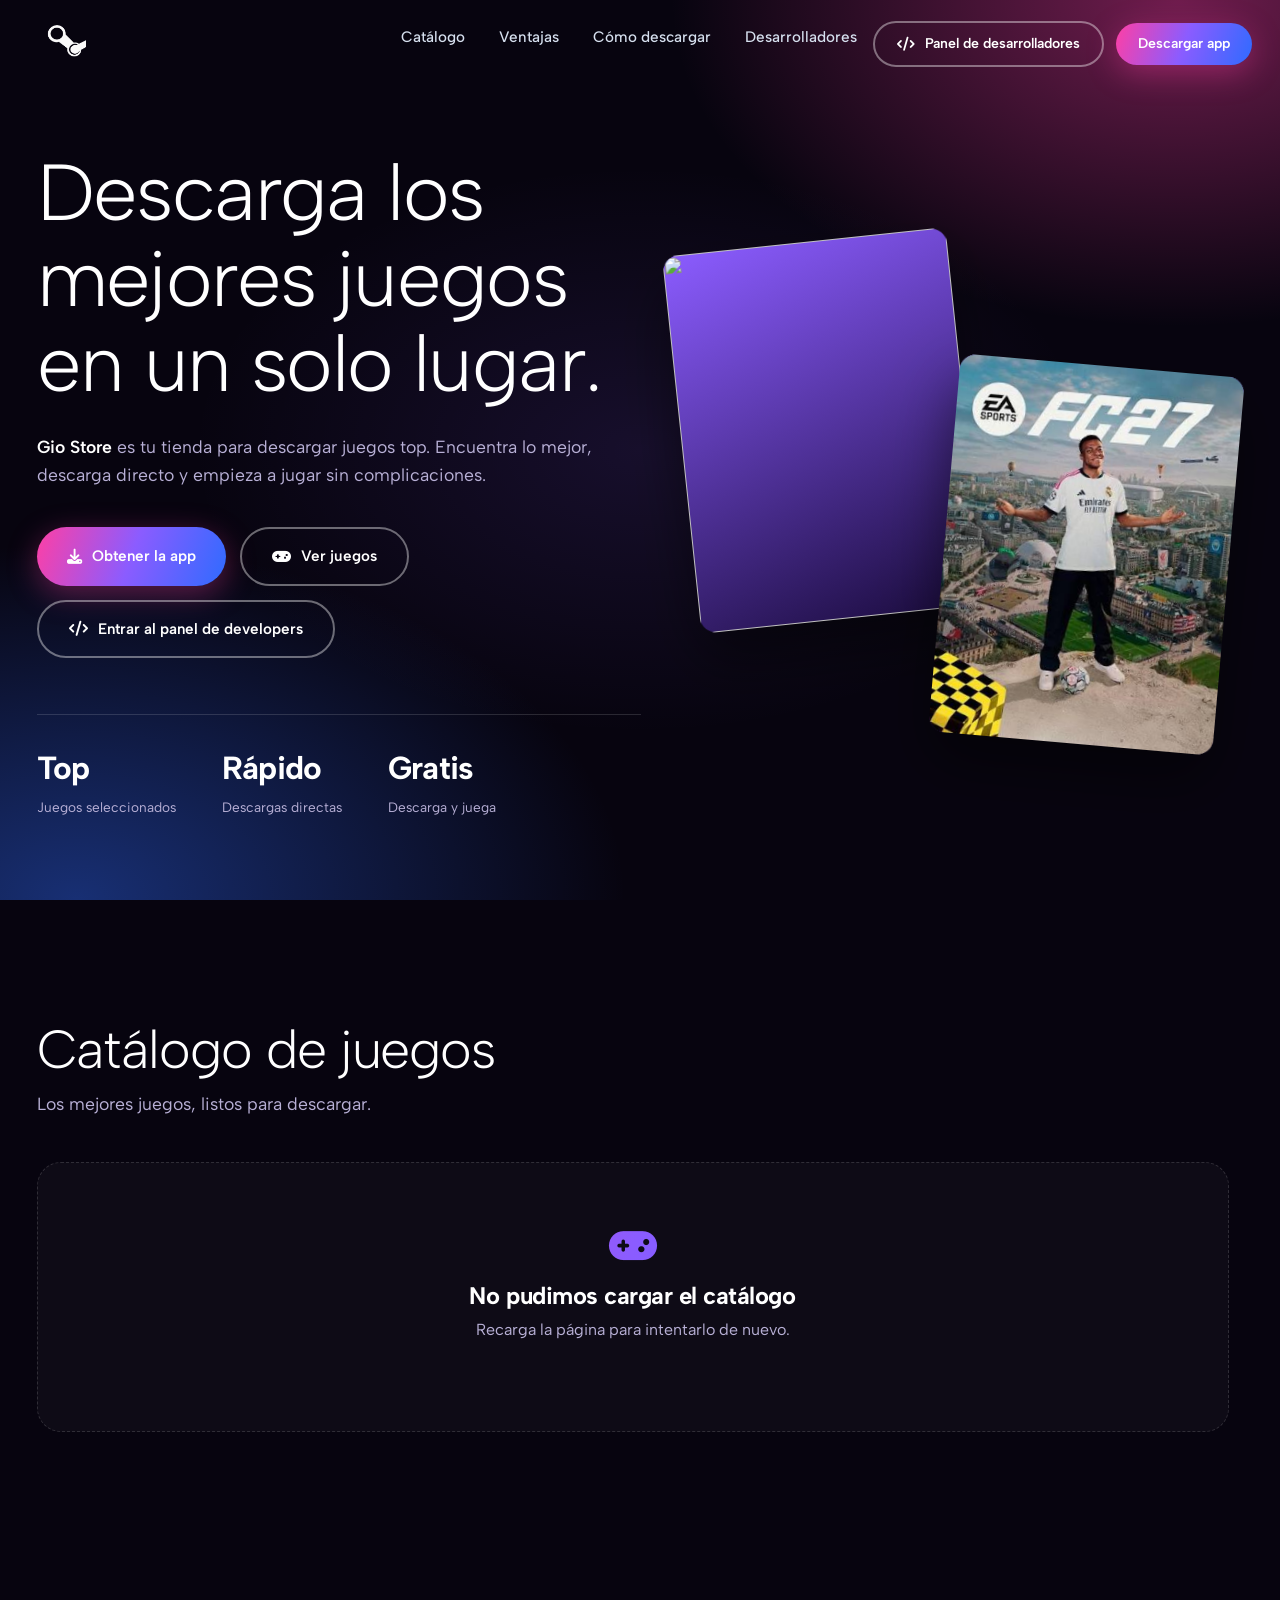
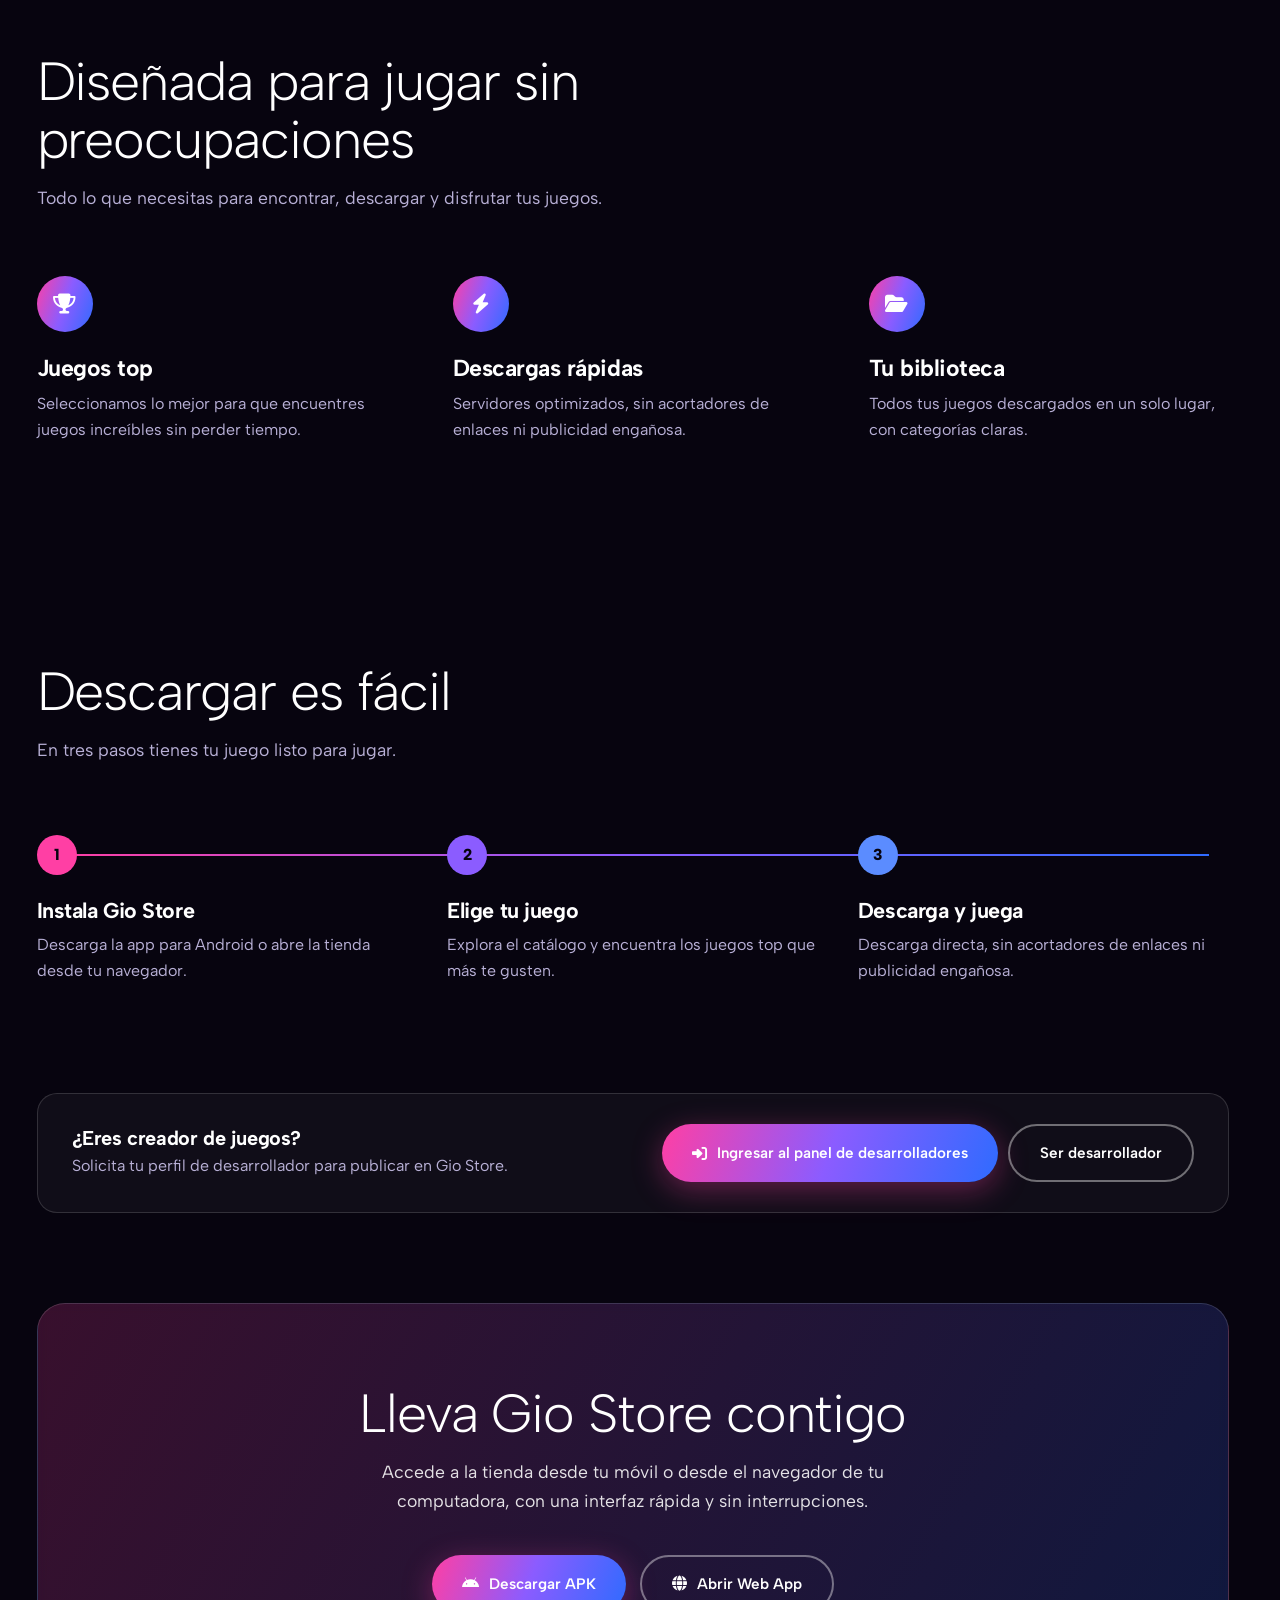
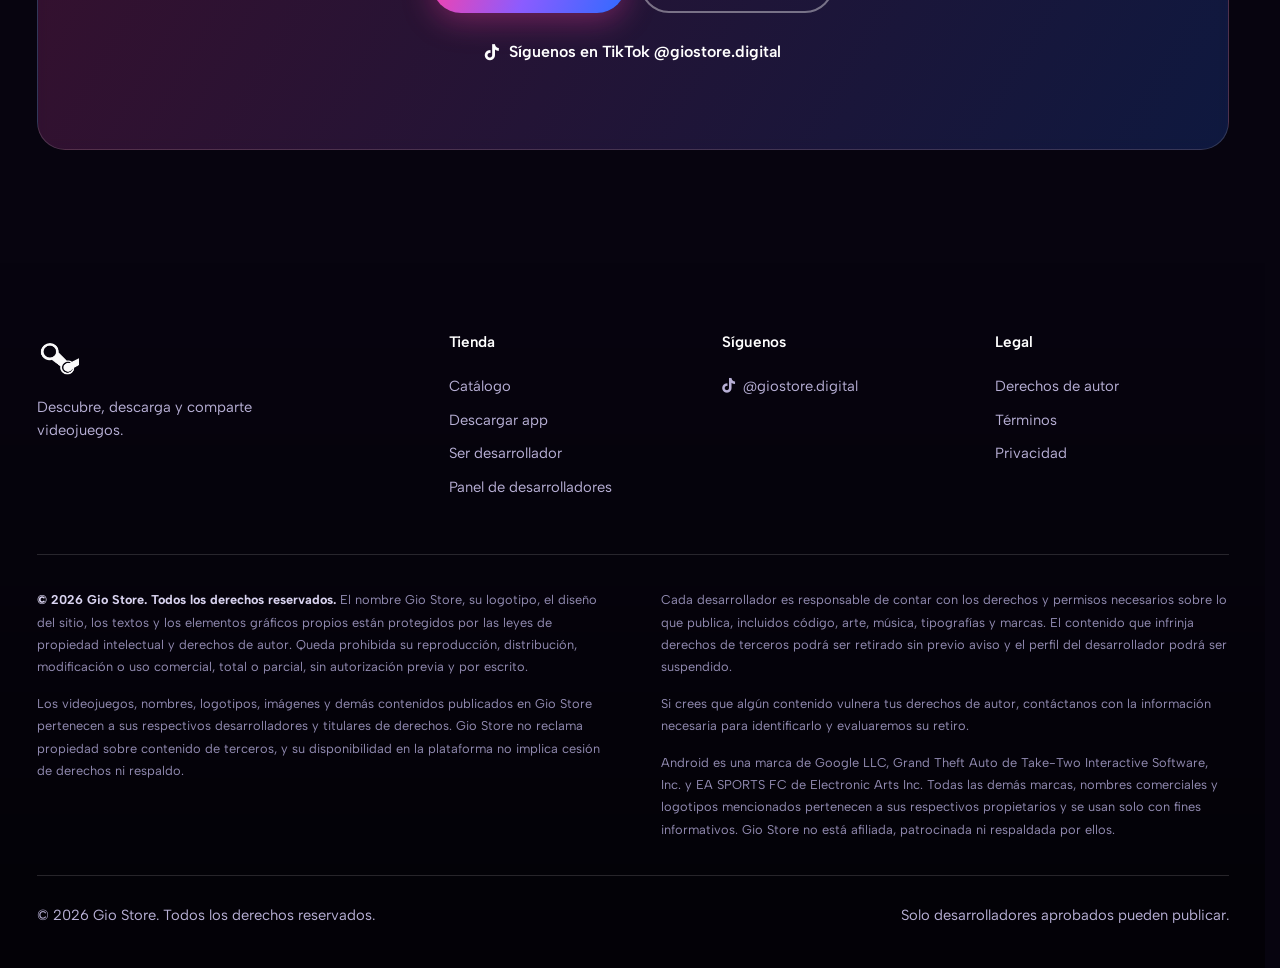
==== commit 11794578: "Add files via upload" ====
--- a/Web/index.html
+++ b/Web/index.html
@@ -2,215 +2,57 @@
 <html lang="es">
 <head>
 <meta charset="UTF-8">
-<meta name="viewport" content="width=device-width, initial-scale=1, viewport-fit=cover">
+<meta name="viewport" content="width=device-width, initial-scale=1.0">
 <title>Gio Store - Descubre y descarga videojuegos</title>
-<meta name="description" content="Gio Store: descarga los mejores videojuegos en un solo lugar, rápido y sin complicaciones.">
-<meta name="theme-color" content="#07040f">
-<link rel="icon" href="logo.png">
 <link rel="preconnect" href="https://fonts.googleapis.com">
 <link rel="preconnect" href="https://fonts.gstatic.com" crossorigin>
-<link href="https://fonts.googleapis.com/css2?family=Albert+Sans:wght@400;500;600;700;800&display=swap" rel="stylesheet">
+<link href="https://fonts.googleapis.com/css2?family=Albert+Sans:wght@300;400;500;600;700;800&display=swap" rel="stylesheet">
 <link rel="stylesheet" href="https://cdnjs.cloudflare.com/ajax/libs/font-awesome/6.4.0/css/all.min.css">
-<script>document.documentElement.classList.add('js')</script>
+<link rel="stylesheet" href="style.css">
 <style>
-:root{--bg:#07040f;--panel:#120b22;--panel2:#1a1030;--field:#0d0818;--line:rgba(255,255,255,.1);--tx:#f4f0fc;--mu:#a99ec6;--pink:#ff3fa4;--vio:#8b5cff;--blu:#5b8cff;--grad:linear-gradient(135deg,#ff3fa4,#8b5cff 55%,#5b8cff);--r:20px;--nav:64px;--pad:clamp(16px,4vw,32px)}
-*,*::before,*::after{box-sizing:border-box;margin:0;padding:0}
-[hidden]{display:none!important}
-html{scroll-behavior:smooth;-webkit-text-size-adjust:100%;color-scheme:dark;scroll-padding-top:calc(var(--nav) + 12px)}
-body{font-family:'Albert Sans',system-ui,-apple-system,'Segoe UI',Roboto,sans-serif;background:var(--bg);color:var(--tx);line-height:1.55;-webkit-font-smoothing:antialiased;overflow-x:hidden;-webkit-tap-highlight-color:transparent}
-/* Fondo fijo en capa propia: más fluido en celular que background-attachment:fixed */
-body::before{content:"";position:fixed;inset:0;z-index:-1;pointer-events:none;background:radial-gradient(60% 45% at 85% -8%,rgba(139,92,255,.28),transparent),radial-gradient(45% 40% at 0 100%,rgba(255,63,164,.14),transparent)}
-img{display:block;max-width:100%}
-a{color:inherit;text-decoration:none}
-button{font:inherit;color:inherit;cursor:pointer;border:0;background:none}
-:focus-visible{outline:2px solid var(--blu);outline-offset:3px;border-radius:8px}
-.wrap{width:100%;max-width:1160px;margin:0 auto;padding-inline:var(--pad)}
-h1,h2,h3{letter-spacing:-.025em;line-height:1.1}
-h1{font-size:clamp(2.1rem,7.2vw,3.9rem);font-weight:800}
-h2{font-size:clamp(1.65rem,5vw,2.5rem);font-weight:800}
-h3{font-size:1.1rem;font-weight:700}
-.lead{color:var(--mu);font-size:clamp(1rem,2.6vw,1.15rem);max-width:52ch}
-.gt{background:var(--grad);-webkit-background-clip:text;background-clip:text;color:transparent}
-section{padding-block:clamp(56px,9vw,104px)}
-.bar{position:fixed;top:0;left:0;right:0;height:3px;z-index:60;background:var(--grad);transform:scaleX(0);transform-origin:0 50%;will-change:transform;pointer-events:none}
-
-/* Botones */
-.btn{display:inline-flex;align-items:center;justify-content:center;gap:10px;min-height:48px;padding:0 24px;border-radius:14px;font-weight:700;font-size:1rem;white-space:nowrap;transition:transform .18s,filter .18s,background .18s,border-color .18s;user-select:none;-webkit-user-select:none;touch-action:manipulation}
-.btn-primary{background:var(--grad);color:#fff;box-shadow:0 10px 30px -12px rgba(139,92,255,.8)}
-.btn-ghost{border:1px solid var(--line);background:rgba(255,255,255,.04)}
-.btn:active{transform:scale(.97)}
-.btn.sm{min-height:42px;padding:0 18px;font-size:.92rem}
-@media(hover:hover){.btn-primary:hover{filter:brightness(1.1)}.btn-ghost:hover{border-color:var(--vio);background:rgba(139,92,255,.12)}}
-
-/* Navegación */
-.nav{position:sticky;top:0;z-index:50;border-bottom:1px solid transparent;transition:background .25s,border-color .25s}
-.nav.solid{background:rgba(7,4,15,.88);border-color:var(--line);-webkit-backdrop-filter:blur(12px);backdrop-filter:blur(12px)}
-.nav-in{height:var(--nav);display:flex;align-items:center;gap:20px}
-.logo{display:flex;align-items:center;font-weight:800;font-size:1.15rem;flex-shrink:0}
-.logo img{height:36px;width:auto}
-.links{display:flex;gap:4px;margin-inline:auto}
-.links a{padding:10px 14px;border-radius:10px;color:var(--mu);font-weight:600;font-size:.95rem;transition:color .15s,background .15s}
-@media(hover:hover){.links a:hover{color:#fff;background:rgba(255,255,255,.06)}}
-.nav-cta{display:flex;align-items:center;gap:10px}
-.burger{display:none;width:46px;height:46px;border-radius:12px;border:1px solid var(--line);font-size:1.15rem;place-items:center}
-.drawer{position:absolute;left:0;right:0;top:100%;background:rgba(14,8,28,.98);border-bottom:1px solid var(--line);padding:6px var(--pad) calc(16px + env(safe-area-inset-bottom));display:grid;max-height:calc(100svh - var(--nav));overflow:auto;opacity:0;visibility:hidden;transform:translateY(-8px);transition:opacity .22s,transform .22s,visibility .22s}
-.drawer.open{opacity:1;visibility:visible;transform:none}
-.drawer a{padding:15px 4px;border-bottom:1px solid var(--line);font-weight:600}
-.drawer a:last-child{border-bottom:0}
-@media(max-width:920px){.links,.dev-login{display:none}.burger{display:grid}.nav-cta{margin-left:auto}}
-@media(max-width:380px){.nav-cta .btn-primary{display:none}}
-
-/* Hero */
-.hero{padding-top:clamp(24px,6vw,72px);padding-bottom:clamp(48px,8vw,96px)}
-.hero-grid{display:grid;grid-template-columns:1.05fr .95fr;gap:clamp(32px,6vw,72px);align-items:center}
-.hero h1{margin-bottom:18px}
-.cta{display:flex;flex-wrap:wrap;gap:12px;margin-top:28px}
-.stats{display:grid;grid-template-columns:repeat(3,1fr);gap:12px;margin-top:36px;max-width:520px}
-.stats div{padding:14px;border:1px solid var(--line);border-radius:16px;background:rgba(255,255,255,.03)}
-.stats b{display:block;font-size:1.15rem}
-.stats span{display:block;font-size:.8rem;color:var(--mu);line-height:1.3}
-.fan{position:relative;height:clamp(320px,46vw,500px)}
-.hp{position:absolute;width:52%;aspect-ratio:3/4;border-radius:22px;overflow:hidden;background:var(--panel2);box-shadow:0 30px 70px -20px rgba(0,0,0,.8),0 0 0 1px rgba(190,150,255,.22)}
-.hp img{width:100%;height:100%;object-fit:cover}
-.p1{left:2%;top:4%;rotate:-6deg;z-index:2}
-.p3{right:2%;top:14%;rotate:6deg}
-/* Los posters esperan a que carguen las imágenes, suben con animación y flotan suave */
-.fan.pre .hp{opacity:0}
-.fan.go .hp{animation:posterIn .9s cubic-bezier(.2,.8,.2,1) both,posterFloat 6s ease-in-out infinite}
-.fan.go .p1{animation-delay:.05s,1s}
-.fan.go .p3{animation-delay:.25s,1.2s;animation-duration:.9s,7s}
-@keyframes posterIn{from{opacity:0;translate:0 60px;scale:.93}to{opacity:1;translate:0 0;scale:1}}
-@keyframes posterFloat{0%,100%{translate:0 0}50%{translate:0 -10px}}
-@media(max-width:860px){
-  .hero-grid{grid-template-columns:1fr}
-  .fan{height:min(88vw,400px);width:100%;max-width:460px;margin-inline:auto}
-  .hp{width:48%}
-}
-@media(max-width:520px){.cta .btn{flex:1 1 100%}.stats{gap:8px}.stats div{padding:12px 10px}.stats b{font-size:1rem}.stats span{font-size:.74rem}}
-
-/* Catálogo */
-.cat-top{display:flex;justify-content:space-between;align-items:flex-end;gap:20px;flex-wrap:wrap;margin-bottom:28px}
-.search{position:relative;flex:0 1 340px;width:100%}
-.search i{position:absolute;left:16px;top:50%;translate:0 -50%;color:var(--mu);pointer-events:none}
-.search input{width:100%;height:50px;padding:0 16px 0 44px;border-radius:14px;border:1px solid var(--line);background:var(--field);color:var(--tx);font:inherit;font-size:1rem}
-.search input::placeholder{color:#6f6491}
-.search input:focus{outline:none;border-color:var(--vio);box-shadow:0 0 0 3px rgba(139,92,255,.25)}
-.grid{display:grid;grid-template-columns:repeat(auto-fill,minmax(230px,1fr));gap:20px}
-.game{display:flex;flex-direction:column;background:var(--panel);border:1px solid var(--line);border-radius:var(--r);overflow:hidden;transition:transform .25s,border-color .25s,box-shadow .25s}
-@media(hover:hover){.game:hover{transform:translateY(-4px);border-color:rgba(139,92,255,.55);box-shadow:0 24px 50px -24px rgba(139,92,255,.6)}}
-.poster{position:relative;aspect-ratio:16/11;display:grid;place-items:center;overflow:hidden;color:rgba(255,255,255,.45);font-size:2rem;background:linear-gradient(160deg,#ff3fa4,#3a1d8f 60%,#150a3c)}
-.poster img{position:absolute;inset:0;width:100%;height:100%;object-fit:cover}
-.badge{position:absolute;top:10px;right:10px;z-index:1;padding:3px 9px;border-radius:99px;background:rgba(7,4,15,.78);font-size:.78rem;font-weight:700}
-.game-info{display:flex;flex-direction:column;gap:10px;flex:1;padding:14px 16px 16px}
-.g-head{display:flex;gap:12px;align-items:center}
-.g-head>div{min-width:0}
-.g-ic{width:46px;height:46px;border-radius:12px;object-fit:cover;flex-shrink:0;background:var(--panel2);box-shadow:0 0 0 1px rgba(190,150,255,.25)}
-.g-head strong{display:block;font-size:1.02rem;line-height:1.2;overflow:hidden;text-overflow:ellipsis;white-space:nowrap}
-.g-head span{display:block;font-size:.82rem;color:var(--mu);overflow:hidden;text-overflow:ellipsis;white-space:nowrap}
-.clamp{flex:1;color:#cfc6e6;font-size:.9rem;display:-webkit-box;-webkit-line-clamp:3;line-clamp:3;-webkit-box-orient:vertical;overflow:hidden}
-.dl{width:100%}
-.sk{pointer-events:none}
-.sk .poster,.sk i{background:linear-gradient(100deg,#1a1030 30%,#271a48 50%,#1a1030 70%);background-size:200% 100%;animation:shine 1.3s linear infinite}
-.sk i{display:block;height:14px;border-radius:8px}
-.sk i:nth-child(1){width:60%;height:18px}.sk i:nth-child(3){width:80%}
-@keyframes shine{to{background-position:-200% 0}}
-.empty{text-align:center;padding:52px 20px;border:1px dashed rgba(169,158,198,.35);border-radius:var(--r);background:rgba(255,255,255,.02);display:grid;justify-items:center;gap:10px}
-.empty>i{font-size:2.2rem;background:var(--grad);-webkit-background-clip:text;background-clip:text;color:transparent}
-.empty p{color:var(--mu);max-width:42ch}
-.empty .btn{margin-top:8px}
-@media(max-width:520px){
-  .grid{grid-template-columns:repeat(2,minmax(0,1fr));gap:12px}
-  .game-info{padding:12px}
-  .g-ic{width:38px;height:38px;border-radius:10px}
-  .g-head{gap:10px}.g-head strong{font-size:.95rem}.g-head span{font-size:.76rem}
-  .clamp{font-size:.84rem;-webkit-line-clamp:2;line-clamp:2}
-  .dl.btn{min-height:40px;padding:0 10px;font-size:.88rem}
-}
-
-/* Ventajas y pasos */
-.alt{background:linear-gradient(180deg,transparent,rgba(139,92,255,.07),transparent)}
-.feat-head{max-width:640px}
-.feat-head .lead{margin-top:12px}
-.feats,.steps{display:grid;grid-template-columns:repeat(3,1fr);gap:20px;margin-top:36px}
-.feat,.step{padding:28px;border-radius:var(--r);background:var(--panel);border:1px solid var(--line)}
-.feat i{width:52px;height:52px;display:grid;place-items:center;border-radius:14px;background:var(--grad);font-size:1.2rem;margin-bottom:16px}
-.feat p,.step p{color:var(--mu);margin-top:8px;font-size:.96rem}
-.step{border-top:3px solid var(--c)}
-.dot{width:40px;height:40px;border-radius:50%;display:grid;place-items:center;background:var(--c);font-weight:800;margin-bottom:14px}
-.process .lead{margin-top:12px}
-@media(max-width:820px){
-  .feats,.steps{grid-template-columns:1fr;gap:12px;margin-top:28px}
-  .feat{display:grid;grid-template-columns:52px 1fr;column-gap:16px;padding:20px}
-  .feat i{grid-row:span 2;margin:0}
-  .feat p{margin-top:4px}
-  .step{padding:20px;display:grid;grid-template-columns:40px 1fr;column-gap:16px}
-  .dot{grid-row:span 2;margin:0}
-  .step p{margin-top:4px}
-}
-
-/* Desarrolladores */
-.dev{padding-block:0}
-.strip{display:flex;justify-content:space-between;align-items:center;gap:24px;flex-wrap:wrap;padding:clamp(22px,4vw,36px);border-radius:24px;border:1px solid rgba(139,92,255,.4);background:linear-gradient(120deg,rgba(255,63,164,.14),rgba(139,92,255,.18) 55%,rgba(91,140,255,.12))}
-.strip p{color:#d8d2ee;margin-top:6px}
+/* Entrada de los posters: esperan a que carguen las imágenes y luego suben con animación, y quedan flotando suave */
+.fan.pre .poster{opacity:0;animation:none}
+.fan.go .poster{opacity:1;animation:posterIn 1s cubic-bezier(.2,.8,.2,1) both,posterFloat 6s ease-in-out infinite}
+.fan.go .p1{animation-delay:.05s,1.1s}
+.fan.go .p3{animation-delay:.3s,1.4s;animation-duration:1s,7s}
+@keyframes posterIn{from{opacity:0;translate:0 70px;scale:.92}to{opacity:1;translate:0 0;scale:1}}
+@keyframes posterFloat{0%,100%{translate:0 0}50%{translate:0 -12px}}
+/* Acceso al panel de desarrolladores */
+.nav-cta .btn{white-space:nowrap;flex-shrink:0}
+@media(min-width:1001px){.nav-cta{margin-left:auto;position:relative;left:16px;top:6px}}
+.nav-cta .dev-login{white-space:nowrap}
+@media(max-width:1180px){.nav-cta .btn{padding-left:16px;padding-right:16px;font-size:14px}.nav-cta .dev-login i{display:none}}
 .dev-actions{display:flex;gap:10px;flex-wrap:wrap}
-@media(max-width:700px){.dev-actions{width:100%}.dev-actions .btn{flex:1 1 100%;white-space:normal;text-align:center}}
-
-/* Descargar + instalar la Web App */
-.get-card{text-align:center;padding:clamp(28px,6vw,64px) clamp(16px,5vw,48px);border-radius:28px;border:1px solid var(--line);background:radial-gradient(80% 120% at 50% 0,rgba(139,92,255,.22),transparent),var(--panel)}
-.get-card .lead{margin:14px auto 0}
-.get-card .cta{justify-content:center}
-.social{margin-top:24px}
-.social a{color:#c9b8ff;font-weight:600}
-.rbox{display:grid;grid-template-rows:0fr;transition:grid-template-rows .45s cubic-bezier(.2,.8,.2,1);text-align:left;scroll-margin-top:calc(var(--nav) + 16px)}
-.rbox.open{grid-template-rows:1fr}
-.rin{overflow:hidden;min-height:0}
-.soon{display:flex;gap:14px;align-items:center;margin-top:28px;padding:16px 18px;border-radius:16px;background:rgba(255,63,164,.1);border:1px solid rgba(255,63,164,.4)}
-.soon>i{font-size:1.5rem;color:var(--pink)}
-.soon b{display:block}
-.soon span{color:#d8d2ee;font-size:.92rem}
-.pwa{margin-top:16px;padding:clamp(18px,4vw,28px);border-radius:20px;background:var(--panel2);border:1px solid var(--line)}
-.pwa h3{font-size:1.15rem;margin-bottom:4px}
-.pwa .sub{color:var(--mu);font-size:.94rem;margin-bottom:16px}
-.tabs{display:flex;gap:2px;max-width:100%;overflow-x:auto;background:var(--field);border:1px solid var(--line);border-radius:12px;padding:4px;margin-bottom:18px;scrollbar-width:none}
-.tabs::-webkit-scrollbar{display:none}
-.tabs button{flex:1;padding:0 14px;min-height:42px;border-radius:9px;font-weight:600;font-size:.92rem;color:var(--mu);white-space:nowrap;transition:background .2s,color .2s}
-.tabs button[aria-selected=true]{color:#fff;background:linear-gradient(110deg,rgba(255,63,164,.3),rgba(139,92,255,.45))}
-.psteps{list-style:none;counter-reset:s;display:grid;gap:12px}
-.psteps li{counter-increment:s;display:grid;grid-template-columns:32px 1fr;gap:12px;align-items:start;color:#e4def5}
-.psteps li::before{content:counter(s);width:32px;height:32px;border-radius:50%;display:grid;place-items:center;background:var(--grad);font-weight:800;font-size:.9rem;color:#fff}
-.psteps b{color:#fff}
-.pwa-open{margin-top:22px;display:flex;flex-wrap:wrap;gap:12px 16px;align-items:center}
-.pwa-url{color:var(--mu);font-size:.9rem;overflow-wrap:anywhere}
-@media(max-width:520px){.get-card .cta .btn{flex:1 1 100%}.pwa-open .btn{flex:1 1 100%}}
-
-/* Pie */
-footer{border-top:1px solid var(--line);padding:clamp(40px,7vw,72px) 0 calc(28px + env(safe-area-inset-bottom));background:rgba(0,0,0,.25)}
-.foot{display:grid;grid-template-columns:1.4fr 1fr 1fr 1fr;gap:32px}
-.foot h4{font-size:.78rem;text-transform:uppercase;letter-spacing:.08em;color:var(--mu);margin-bottom:10px}
-.foot a{display:block;padding:6px 0;color:#d8d2ee;font-size:.95rem}
-.foot p{color:var(--mu);margin-top:12px;max-width:34ch;font-size:.95rem}
-.legal{margin-top:36px;padding-top:24px;border-top:1px solid var(--line);display:grid;gap:10px;color:#8a7fa8;font-size:.78rem;line-height:1.6}
-.legal b{color:#b8aed4}
-.copy{margin-top:22px;display:flex;justify-content:space-between;gap:8px 24px;flex-wrap:wrap;color:var(--mu);font-size:.85rem}
-@media(max-width:820px){.foot{grid-template-columns:1fr 1fr}.foot>div:first-child{grid-column:1/-1}}
-
-/* Aviso */
-.toast{position:fixed;left:50%;bottom:calc(20px + env(safe-area-inset-bottom));z-index:80;max-width:calc(100vw - 32px);padding:14px 20px;border-radius:14px;background:#241546;border:1px solid rgba(139,92,255,.55);box-shadow:0 18px 50px -12px rgba(0,0,0,.8);font-weight:600;font-size:.95rem;text-align:center;opacity:0;visibility:hidden;transform:translate(-50%,16px);transition:opacity .25s,transform .25s,visibility .25s}
-.toast.show{opacity:1;visibility:visible;transform:translate(-50%,0)}
-
-/* Entrada al hacer scroll + secciones fuera de pantalla sin costo de render */
-.js .rv{opacity:0;translate:0 22px;transition:opacity .6s ease,translate .6s cubic-bezier(.2,.8,.2,1);transition-delay:var(--d,0s)}
-.js .rv.in{opacity:1;translate:0 0}
-#plataforma,#como,.get,footer{content-visibility:auto;contain-intrinsic-size:auto 560px}
-@media(prefers-reduced-motion:reduce){
-  html{scroll-behavior:auto}
-  *,*::before,*::after{animation-duration:.01ms!important;animation-iteration-count:1!important;transition-duration:.01ms!important}
-  .js .rv{opacity:1;translate:none}
-}
+@media(max-width:1000px){.nav-cta .dev-login{display:none}}
+
+/* Descargar APK: aviso + guía para instalar la Web App */
+.gs-rbox{display:grid;grid-template-rows:0fr;transition:grid-template-rows .45s cubic-bezier(.2,.8,.2,1);text-align:left}
+.gs-rbox.open{grid-template-rows:1fr}
+.gs-rin{overflow:hidden;min-height:0}
+.gs-pane[hidden]{display:none}
+.gs-soon{display:flex;gap:14px;align-items:center;margin-top:28px;padding:16px 18px;border-radius:16px;background:rgba(255,63,164,.1);border:1px solid rgba(255,63,164,.4)}
+.gs-soon>i{font-size:1.5rem;color:#ff3fa4}
+.gs-soon b{display:block}
+.gs-soon span{opacity:.85;font-size:.92rem}
+.gs-pwa{margin-top:16px;padding:clamp(18px,4vw,28px);border-radius:20px;background:#1a1030;border:1px solid rgba(255,255,255,.1)}
+.gs-pwa h3{font-size:1.15rem;margin-bottom:4px}
+.gs-pwa .gs-sub{opacity:.8;font-size:.94rem;margin-bottom:16px}
+.gs-tabs{display:flex;gap:2px;overflow-x:auto;background:#0d0818;border:1px solid rgba(255,255,255,.1);border-radius:12px;padding:4px;margin-bottom:18px;scrollbar-width:none}
+.gs-tabs::-webkit-scrollbar{display:none}
+.gs-tabs button{flex:1;min-height:42px;padding:0 14px;border:0;border-radius:9px;background:none;color:#a99ec6;font:inherit;font-weight:600;font-size:.92rem;white-space:nowrap;cursor:pointer;transition:background .2s,color .2s}
+.gs-tabs button[aria-selected=true]{color:#fff;background:linear-gradient(110deg,rgba(255,63,164,.3),rgba(139,92,255,.45))}
+.gs-steps{list-style:none;counter-reset:gs;display:grid;gap:12px;margin:0;padding:0}
+.gs-steps li{counter-increment:gs;display:grid;grid-template-columns:32px 1fr;gap:12px;align-items:start}
+.gs-steps li::before{content:counter(gs);width:32px;height:32px;border-radius:50%;display:grid;place-items:center;background:linear-gradient(135deg,#ff3fa4,#8b5cff 55%,#5b8cff);font-weight:800;font-size:.9rem;color:#fff}
+.gs-open{margin-top:22px;display:flex;flex-wrap:wrap;gap:12px 16px;align-items:center}
+.gs-url{opacity:.75;font-size:.9rem;overflow-wrap:anywhere}
+@media(max-width:520px){.gs-open .btn{flex:1 1 100%}}
+@media(prefers-reduced-motion:reduce){.gs-rbox{transition:none}}
 </style>
+<link rel="icon" href="logo.png">
+<meta name="theme-color" content="#07040f">
 </head>
 <body>
-<div class="bar" id="bar"></div>
 
 <header class="nav" id="nav">
   <div class="wrap nav-in">
@@ -222,9 +64,9 @@
       <a href="developer.html">Desarrolladores</a>
     </nav>
     <div class="nav-cta">
-      <a href="developerpublish.html" class="btn btn-ghost sm dev-login"><i class="fa-solid fa-code"></i>Panel de desarrolladores</a>
-      <a href="#descargar" class="btn btn-primary sm">Descargar app</a>
-      <button class="burger" id="burger" aria-label="Abrir menú" aria-expanded="false" aria-controls="drawer"><i class="fa-solid fa-bars"></i></button>
+      <a href="developerpublish.html" class="btn btn-ghost dev-login"><i class="fa-solid fa-code"></i>Panel de desarrolladores</a>
+      <a href="#descargar" class="btn btn-primary">Descargar app</a>
+      <button class="burger" id="burger" aria-label="Abrir menú" aria-expanded="false"><i class="fa-solid fa-bars"></i></button>
     </div>
   </div>
   <div class="drawer" id="drawer">
@@ -242,7 +84,7 @@
 <section class="hero" id="inicio">
   <div class="wrap hero-grid">
     <div>
-      <h1>Descarga los <span class="gt">mejores juegos</span> en un solo lugar.</h1>
+      <h1>Descarga los mejores juegos en un solo lugar.</h1>
       <p class="lead"><strong>Gio Store</strong> es tu tienda para descargar juegos top. Encuentra lo mejor, descarga directo y empieza a jugar sin complicaciones.</p>
       <div class="cta">
         <a href="#descargar" class="btn btn-primary"><i class="fa-solid fa-download"></i>Obtener la app</a>
@@ -256,8 +98,8 @@
       </div>
     </div>
     <div class="fan" aria-hidden="true">
-      <div class="hp p1"><img src="https://assets.games.gg/1748480401988_grand_theft_auto_vi_cover_93c3eab32b.png" alt="" decoding="async" fetchpriority="high"></div>
-      <div class="hp p3"><img src="https://encrypted-tbn0.gstatic.com/images?q=tbn:ANd9GcS4NDzf0Weyuu0cCDxHrq5ppzPClqgaJyCUH1IPj2kILNPkBMAuxjRAfmw-&amp;s=10" alt="" decoding="async" onerror="this.onerror=null;this.src='fc27.png'"></div>
+      <div class="poster p1"><img src="https://assets.games.gg/1748480401988_grand_theft_auto_vi_cover_93c3eab32b.png" alt=""></div>
+      <div class="poster p3"><img src="https://encrypted-tbn0.gstatic.com/images?q=tbn:ANd9GcS4NDzf0Weyuu0cCDxHrq5ppzPClqgaJyCUH1IPj2kILNPkBMAuxjRAfmw-&amp;s=10" alt="" onerror="this.onerror=null;this.src='fc27.png'"></div>
     </div>
   </div>
 </section>
@@ -269,27 +111,18 @@
         <h2>Catálogo de juegos</h2>
         <p class="lead" style="margin-top:12px">Los mejores juegos, listos para descargar.</p>
       </div>
-      <label class="search" id="searchBox" hidden>
-        <i class="fa-solid fa-magnifying-glass"></i>
-        <input type="search" id="q" placeholder="Buscar juego…" autocomplete="off" enterkeyhint="search" aria-label="Buscar juego">
-      </label>
-    </div>
-    <div class="grid" id="grid" aria-live="polite"></div>
-    <div class="empty" id="nores" hidden>
-      <i class="fa-solid fa-magnifying-glass"></i>
-      <h3>No encontramos ese juego</h3>
-      <p>Prueba con otro nombre.</p>
-    </div>
-    <div class="empty" id="empty" hidden>
+    </div>
+    <div class="grid" id="grid" hidden></div>
+    <div class="empty" id="empty">
       <i class="fa-solid fa-gamepad"></i>
-      <h3 id="eh"></h3>
+      <h3 id="eh">Cargando juegos...</h3>
       <p id="ep"></p>
       <a class="btn btn-primary" id="ecta" href="https://www.tiktok.com/@giostore.digital" target="_blank" rel="noopener" hidden><i class="fa-brands fa-tiktok"></i>Síguenos en TikTok</a>
     </div>
   </div>
 </section>
 
-<section class="alt" id="plataforma">
+<section class="light" id="plataforma">
   <div class="wrap">
     <div class="feat-head">
       <h2>Diseñada para jugar sin preocupaciones</h2>
@@ -308,7 +141,7 @@
     <h2>Descargar es fácil</h2>
     <p class="lead">En tres pasos tienes tu juego listo para jugar.</p>
     <div class="steps">
-      <div class="step" style="--c:#ff3fa4"><span class="dot">1</span><h3>Instala Gio Store</h3><p>Instala la Web App en tu celular o abre la tienda desde tu navegador.</p></div>
+      <div class="step" style="--c:#ff3fa4"><span class="dot">1</span><h3>Instala Gio Store</h3><p>Descarga la app para Android o abre la tienda desde tu navegador.</p></div>
       <div class="step" style="--c:#8b5cff"><span class="dot">2</span><h3>Elige tu juego</h3><p>Explora el catálogo y encuentra los juegos top que más te gusten.</p></div>
       <div class="step" style="--c:#5b8cff"><span class="dot">3</span><h3>Descarga y juega</h3><p>Descarga directa, sin acortadores de enlaces ni publicidad engañosa.</p></div>
     </div>
@@ -330,55 +163,53 @@
       <button class="btn btn-primary" id="apkBtn" type="button" aria-expanded="false" aria-controls="apkBox"><i class="fa-brands fa-android"></i>Descargar APK</button>
       <a class="btn btn-ghost" href="https://giostoreapp.onrender.com" target="_blank" rel="noopener"><i class="fa-solid fa-globe"></i>Abrir Web App</a>
     </div>
-
-    <div class="rbox" id="apkBox">
-      <div class="rin" inert>
-        <div class="soon" role="status">
+    <div class="gs-rbox" id="apkBox">
+      <div class="gs-rin" inert>
+        <div class="gs-soon" role="status">
           <i class="fa-solid fa-hourglass-half"></i>
           <div><b>APK disponible muy pronto</b><span>Mientras tanto, instala la Web App de Gio Store y úsala como una app normal.</span></div>
         </div>
-        <div class="pwa">
+        <div class="gs-pwa">
           <h3><i class="fa-solid fa-mobile-screen" style="margin-right:8px"></i>Cómo instalar la Web App (PWA)</h3>
-          <p class="sub">Funciona en celulares y navegadores. Elige tu dispositivo:</p>
-          <div class="tabs" role="tablist" aria-label="Dispositivo">
+          <p class="gs-sub">Funciona en celulares y navegadores. Elige tu dispositivo:</p>
+          <div class="gs-tabs" role="tablist" aria-label="Dispositivo">
             <button type="button" role="tab" data-t="android" aria-selected="true">Android</button>
             <button type="button" role="tab" data-t="ios" aria-selected="false" tabindex="-1">iPhone</button>
             <button type="button" role="tab" data-t="pc" aria-selected="false" tabindex="-1">Computadora</button>
           </div>
-          <div role="tabpanel" id="tp-android">
-            <ol class="psteps">
+          <div class="gs-pane" role="tabpanel" id="gp-android">
+            <ol class="gs-steps">
               <li><span>Abre <b>giostoreapp.onrender.com</b> en <b>Chrome</b>.</span></li>
               <li><span>Toca el menú <b>⋮</b> (arriba a la derecha).</span></li>
               <li><span>Elige <b>Instalar app</b> o <b>Añadir a la pantalla de inicio</b>.</span></li>
               <li><span>Confirma y abre <b>Gio Store</b> desde tu pantalla de inicio.</span></li>
             </ol>
           </div>
-          <div role="tabpanel" id="tp-ios" hidden>
-            <ol class="psteps">
+          <div class="gs-pane" role="tabpanel" id="gp-ios" hidden>
+            <ol class="gs-steps">
               <li><span>Abre <b>giostoreapp.onrender.com</b> en <b>Safari</b>.</span></li>
               <li><span>Toca el botón <b>Compartir</b> (el cuadrado con la flecha hacia arriba).</span></li>
               <li><span>Elige <b>Añadir a pantalla de inicio</b>.</span></li>
               <li><span>Toca <b>Añadir</b> y abre Gio Store desde tu pantalla de inicio.</span></li>
             </ol>
           </div>
-          <div role="tabpanel" id="tp-pc" hidden>
-            <ol class="psteps">
+          <div class="gs-pane" role="tabpanel" id="gp-pc" hidden>
+            <ol class="gs-steps">
               <li><span>Abre <b>giostoreapp.onrender.com</b> en <b>Chrome</b> o <b>Edge</b>.</span></li>
-              <li><span>Haz clic en el icono de <b>Instalar</b> que aparece a la derecha de la barra de direcciones.</span></li>
+              <li><span>Haz clic en el icono de <b>Instalar</b> a la derecha de la barra de direcciones.</span></li>
               <li><span>Si no lo ves, abre el menú <b>⋮</b> y elige <b>Instalar Gio Store</b>.</span></li>
               <li><span>Confirma: se abrirá en su propia ventana, como una app.</span></li>
             </ol>
           </div>
-          <div class="pwa-open">
+          <div class="gs-open">
             <a class="btn btn-primary" href="https://giostoreapp.onrender.com" target="_blank" rel="noopener"><i class="fa-solid fa-arrow-up-right-from-square"></i>Abrir la Web App</a>
-            <span class="pwa-url">giostoreapp.onrender.com</span>
+            <span class="gs-url">giostoreapp.onrender.com</span>
           </div>
         </div>
       </div>
     </div>
-
-    <p class="social"><a href="https://www.tiktok.com/@giostore.digital" target="_blank" rel="noopener"><i class="fa-brands fa-tiktok"></i> Síguenos en TikTok @giostore.digital</a></p>
-  </div></div>
+    <p class="social"><a href="https://www.tiktok.com/@giostore.digital" target="_blank" rel="noopener"><i class="fa-brands fa-tiktok"></i>Síguenos en TikTok @giostore.digital</a></p></div>
+  </div>
 </section>
 </main>
 
@@ -387,7 +218,7 @@
     <div class="foot">
       <div><a href="#inicio" class="logo"><img src="logo1.png" alt="Gio Store" onerror="this.replaceWith(document.createTextNode('Gio Store'))"></a><p>Descubre, descarga y comparte videojuegos.</p></div>
       <div><h4>Tienda</h4><a href="#catalogo">Catálogo</a><a href="#descargar">Descargar app</a><a href="developer.html">Ser desarrollador</a><a href="developerpublish.html">Panel de desarrolladores</a></div>
-      <div><h4>Síguenos</h4><a class="tt" href="https://www.tiktok.com/@giostore.digital" target="_blank" rel="noopener"><i class="fa-brands fa-tiktok"></i> @giostore.digital</a></div>
+      <div><h4>Síguenos</h4><a class="tt" href="https://www.tiktok.com/@giostore.digital" target="_blank" rel="noopener"><i class="fa-brands fa-tiktok"></i>@giostore.digital</a></div>
       <div><h4>Legal</h4><a href="#legal">Derechos de autor</a><a href="#">Términos</a><a href="#">Privacidad</a></div>
     </div>
     <div class="legal" id="legal">
@@ -410,161 +241,70 @@
 
 <script>
 const $=id=>document.getElementById(id);
-const still=matchMedia('(prefers-reduced-motion:reduce)').matches;
+const nav=$('nav'),drawer=$('drawer'),burger=$('burger');
+const root=document.documentElement,still=matchMedia('(prefers-reduced-motion:reduce)').matches;let tick=false;
+function onScroll(){tick=false;nav.classList.toggle('solid',scrollY>30);if(!still){const m=root.scrollHeight-innerHeight;root.style.setProperty('--p',m>0?Math.min(1,scrollY/m).toFixed(3):0)}}
+onScroll();addEventListener('scroll',()=>{if(!tick){tick=true;requestAnimationFrame(onScroll)}},{passive:true});addEventListener('resize',onScroll);
+burger.onclick=()=>{const o=drawer.classList.toggle('open');burger.setAttribute('aria-expanded',o)};
+drawer.querySelectorAll('a').forEach(a=>a.onclick=()=>drawer.classList.remove('open'));
+
+const db=window.gioDB;
 function el(t,c,x){const e=document.createElement(t);if(c)e.className=c;if(x!=null)e.textContent=x;return e}
-
-/* ---------- Navegación, barra de progreso ---------- */
-const nav=$('nav'),bar=$('bar'),drawer=$('drawer'),burger=$('burger');
-let tick=false;
-function onScroll(){
-  tick=false;
-  nav.classList.toggle('solid',scrollY>30);
-  const m=document.documentElement.scrollHeight-innerHeight;
-  bar.style.transform='scaleX('+(m>0?Math.min(1,scrollY/m):0).toFixed(3)+')';
-}
-onScroll();
-addEventListener('scroll',()=>{if(!tick){tick=true;requestAnimationFrame(onScroll)}},{passive:true});
-addEventListener('resize',onScroll);
-function setDrawer(open){
-  drawer.classList.toggle('open',open);
-  burger.setAttribute('aria-expanded',open);
-  burger.firstElementChild.className=open?'fa-solid fa-xmark':'fa-solid fa-bars';
-}
-burger.onclick=()=>setDrawer(!drawer.classList.contains('open'));
-drawer.querySelectorAll('a').forEach(a=>a.addEventListener('click',()=>setDrawer(false)));
-addEventListener('keydown',e=>{if(e.key==='Escape')setDrawer(false)});
-document.addEventListener('click',e=>{if(drawer.classList.contains('open')&&!nav.contains(e.target))setDrawer(false)});
-
-/* ---------- Aviso ---------- */
-let tt;
-function toast(m){const t=$('toast');t.textContent=m;t.classList.add('show');clearTimeout(tt);tt=setTimeout(()=>t.classList.remove('show'),2800)}
-
-/* ---------- Descargar APK + instalar la Web App ---------- */
-const apkBox=$('apkBox'),apkIn=apkBox.firstElementChild;
-$('apkBtn').addEventListener('click',()=>{
-  toast('APK disponible muy pronto');
-  if(!apkBox.classList.contains('open')){
-    apkBox.classList.add('open');apkIn.inert=false;$('apkBtn').setAttribute('aria-expanded','true');
-  }
-  setTimeout(()=>apkBox.scrollIntoView({behavior:still?'auto':'smooth',block:'start'}),80);
-});
-const tabs=[...document.querySelectorAll('.tabs [role=tab]')],panes=[...document.querySelectorAll('[role=tabpanel]')];
-function pick(id,focus){
-  tabs.forEach(t=>{const on=t.dataset.t===id;t.setAttribute('aria-selected',on);t.tabIndex=on?0:-1;if(on&&focus)t.focus()});
-  panes.forEach(p=>p.hidden=p.id!=='tp-'+id);
-}
-tabs.forEach((t,i)=>{
-  t.addEventListener('click',()=>pick(t.dataset.t));
-  t.addEventListener('keydown',e=>{
-    if(e.key==='ArrowRight'||e.key==='ArrowLeft'){e.preventDefault();pick(tabs[(i+(e.key==='ArrowRight'?1:tabs.length-1))%tabs.length].dataset.t,true)}
-  });
-});
-(function(){
-  const ua=navigator.userAgent;
-  const ios=/iPhone|iPad|iPod/i.test(ua)||(navigator.platform==='MacIntel'&&navigator.maxTouchPoints>1);
-  pick(ios?'ios':/Android/i.test(ua)?'android':'pc');
-})();
-
-/* ---------- Catálogo ---------- */
-/* La web lee de Firestore y también de la base de datos en tiempo real, que es donde publica el panel de desarrolladores */
-const RTDB='https://giostream11-default-rtdb.firebaseio.com/games.json';
-const okImg=v=>typeof v==='string'&&/^https:\/\//i.test(v);
-const okLink=v=>typeof v==='string'&&/^https?:\/\//i.test(v);
-const withTimeout=(p,ms)=>Promise.race([p,new Promise((_,r)=>setTimeout(()=>r(new Error('timeout')),ms))]);
-function fmtMB(mb){mb=+mb;if(!(mb>0))return '';return mb>=1024?(mb/1024).toFixed(2).replace(/\.?0+$/,'')+' GB':(Math.round(mb*10)/10)+' MB'}
-function setEmpty(t,p,cta){$('eh').textContent=t;$('ep').textContent=p;$('ecta').hidden=!cta;$('empty').hidden=false}
-
+function setEmpty(t,p,cta){$('eh').textContent=t;$('ep').textContent=p;$('ecta').hidden=!cta}
 function card(g){
   const a=el('article','game'),p=el('div','poster');
-  const cv=[g.bg,g.cover,g.image,g.icon].find(okImg);
-  if(cv){const i=el('img');i.src=cv;i.alt='';i.loading='lazy';i.decoding='async';i.onerror=()=>i.remove();p.append(i)}
-  else p.append(el('i','fa-solid fa-gamepad'));
+  if(g.cover){const i=el('img');i.src=g.cover;i.alt=g.name;i.loading='lazy';p.append(i)}
   if(g.age)p.append(el('span','badge','+'+g.age));
-  const info=el('div','game-info'),head=el('div','g-head');
-  if(okImg(g.icon)){const ic=el('img','g-ic');ic.src=g.icon;ic.alt='';ic.loading='lazy';ic.decoding='async';ic.onerror=()=>ic.remove();head.append(ic)}
-  const tx=el('div');tx.append(el('strong','',g.name),el('span','',[g.pub||'Gio Store',fmtMB(g.sizeMB)].filter(Boolean).join(' · ')));head.append(tx);
-  info.append(head,el('p','clamp',g.desc||''));
+  const cap=el('div','cap');cap.append(el('strong','',g.name));p.append(cap);
+  const info=el('div','game-info'),t=el('p');
+  t.append(el('b','',g.pub||'Gio Store'),document.createElement('br'),el('span','clamp',g.desc||''));info.append(t);
   const u=g.url||g.link||g.download;
-  if(okLink(u)){const b=el('a','btn btn-primary sm dl','Descargar');b.href=u;b.target='_blank';b.rel='noopener';info.append(b)}
+  if(u&&/^https?:\/\//.test(u)){const b=el('a','dl','Descargar');b.href=u;b.target='_blank';b.rel='noopener';info.append(b)}
   a.append(p,info);return a;
 }
-function skeleton(grid){
-  grid.setAttribute('aria-busy','true');
-  const n=innerWidth<=520?4:6;
-  grid.replaceChildren(...Array.from({length:n},()=>{
-    const a=el('article','game sk');a.setAttribute('aria-hidden','true');
-    const inf=el('div','game-info');inf.append(el('i'),el('i'),el('i'));
-    a.append(el('div','poster'),inf);return a;
-  }));
-}
-let ITEMS=[];
-function applyFilter(){
-  const term=$('q').value.trim().toLowerCase();let shown=0;
-  ITEMS.forEach(it=>{const ok=!term||it.text.includes(term);it.node.hidden=!ok;if(ok)shown++});
-  $('nores').hidden=!(term&&ITEMS.length&&!shown);
-}
-$('q').addEventListener('input',()=>requestAnimationFrame(applyFilter));
-
-function loadGames(){
-  const grid=$('grid');skeleton(grid);
-  const seen=new Map();let pending=2,okCount=0;
-  function add(list){
-    list.forEach(g=>{if(g&&typeof g==='object'&&g.name){const k=String(g.name).trim().toLowerCase();if(!seen.has(k))seen.set(k,g)}});
-  }
-  function paint(final){
-    if(seen.size){
-      const list=[...seen.values()].sort((a,b)=>String(a.name).localeCompare(String(b.name)));
-      if(list.length!==ITEMS.length){
-        ITEMS=list.map(g=>({node:card(g),text:(g.name+' '+(g.pub||'')).toLowerCase()}));
-        grid.replaceChildren(...ITEMS.map(i=>i.node));
-        $('searchBox').hidden=false;applyFilter();
-      }
-      grid.removeAttribute('aria-busy');$('empty').hidden=true;
-    }else if(final){
-      grid.removeAttribute('aria-busy');grid.replaceChildren();
-      if(!okCount)setEmpty('No pudimos cargar el catálogo','Revisa tu conexión y recarga la página.',false);
-      else setEmpty('Los primeros juegos llegan pronto','Estamos preparando los mejores títulos para ti. Síguenos en TikTok para enterarte cuando lleguen.',true);
-    }
-  }
-  const fromFirestore=async()=>{
-    if(!window.gioDB)throw new Error('sin firestore');
-    const s=await withTimeout(window.gioDB.collection('games').get(),9000);
-    return s.docs.map(d=>d.data());
-  };
-  const fromRTDB=async()=>{
-    const c=new AbortController(),t=setTimeout(()=>c.abort(),9000);
-    try{const r=await fetch(RTDB,{signal:c.signal});if(!r.ok)throw new Error('rtdb '+r.status);const j=await r.json();return j?Object.values(j):[]}
-    finally{clearTimeout(t)}
-  };
-  [fromFirestore,fromRTDB].forEach(fn=>{
-    fn().then(list=>{okCount++;add(list)}).catch(e=>console.warn('Catálogo:',e.message))
-      .finally(()=>{pending--;paint(pending===0)});
-  });
+async function loadGames(){
+  if(!db){setEmpty('No pudimos cargar el catálogo','Recarga la página para intentarlo de nuevo.',false);return}
+  try{
+    const snap=await db.collection('games').get();
+    const list=snap.docs.map(d=>d.data()).filter(g=>g&&g.name);
+    if(!list.length){setEmpty('Los primeros juegos llegan pronto','Estamos preparando los mejores títulos para ti. Síguenos en TikTok para enterarte cuando lleguen.',true);return}
+    const grid=$('grid');grid.replaceChildren();
+    list.sort((a,b)=>String(a.name).localeCompare(String(b.name))).forEach(g=>grid.append(card(g)));
+    $('empty').hidden=true;grid.hidden=false;
+  }catch(e){console.error(e);setEmpty('No pudimos cargar el catálogo','Revisa tu conexión y recarga la página.',false)}
 }
 loadGames();
 
-/* ---------- Animación de entrada de los posters ---------- */
+/* Animación de entrada de los posters: se dispara cuando las imágenes ya cargaron (o a los 2.5 s como máximo) */
 (function(){
   const fan=document.querySelector('.fan');if(!fan)return;
   fan.classList.add('pre');
-  let done=false;
-  const go=()=>{if(done)return;done=true;requestAnimationFrame(()=>{fan.classList.remove('pre');fan.classList.add('go')})};
+  let done=false;const go=()=>{if(done)return;done=true;requestAnimationFrame(()=>{fan.classList.remove('pre');fan.classList.add('go')})};
   const waits=[...fan.querySelectorAll('img')].map(i=>i.complete?Promise.resolve():new Promise(r=>{i.addEventListener('load',r);i.addEventListener('error',r)}));
   Promise.all(waits).then(go);setTimeout(go,2500);
 })();
 
-/* ---------- Aparición suave al hacer scroll ---------- */
+let tt;function toast(m){const t=$('toast');t.textContent=m;t.classList.add('show');clearTimeout(tt);tt=setTimeout(()=>t.classList.remove('show'),2600)}
+
+/* Descargar APK: aviso "muy pronto" + guía para instalar la Web App */
 (function(){
-  const sel='.cat-top,.feat-head,.feat,.process h2,.process .lead,.step,.strip,.get-card';
-  const els=[...document.querySelectorAll(sel)];
-  if(still||!('IntersectionObserver' in window)){return}
-  const io=new IntersectionObserver(es=>es.forEach(e=>{if(e.isIntersecting){e.target.classList.add('in');io.unobserve(e.target)}}),{rootMargin:'0px 0px -8% 0px',threshold:.08});
-  els.forEach(e=>{
-    e.classList.add('rv');
-    const sibs=[...e.parentElement.children].filter(c=>c.classList.contains('feat')||c.classList.contains('step'));
-    const idx=sibs.indexOf(e);if(idx>0)e.style.setProperty('--d',(idx*.08)+'s');
-    io.observe(e);
+  const box=$('apkBox'),inner=box.firstElementChild,btn=$('apkBtn');
+  btn.addEventListener('click',()=>{
+    toast('APK disponible muy pronto');
+    if(!box.classList.contains('open')){box.classList.add('open');inner.inert=false;btn.setAttribute('aria-expanded','true')}
+    setTimeout(()=>box.scrollIntoView({behavior:still?'auto':'smooth',block:'center'}),80);
   });
+  const tabs=[...box.querySelectorAll('[role=tab]')],panes=[...box.querySelectorAll('[role=tabpanel]')];
+  function pick(id,focus){
+    tabs.forEach(t=>{const on=t.dataset.t===id;t.setAttribute('aria-selected',on);t.tabIndex=on?0:-1;if(on&&focus)t.focus()});
+    panes.forEach(p=>p.hidden=p.id!=='gp-'+id);
+  }
+  tabs.forEach((t,i)=>{
+    t.addEventListener('click',()=>pick(t.dataset.t));
+    t.addEventListener('keydown',e=>{if(e.key==='ArrowRight'||e.key==='ArrowLeft'){e.preventDefault();pick(tabs[(i+(e.key==='ArrowRight'?1:tabs.length-1))%tabs.length].dataset.t,true)}});
+  });
+  const ua=navigator.userAgent,ios=/iPhone|iPad|iPod/i.test(ua)||(navigator.platform==='MacIntel'&&navigator.maxTouchPoints>1);
+  pick(ios?'ios':/Android/i.test(ua)?'android':'pc');
 })();
 </script>
 </body>
--- a/Web/style.css
+++ b/Web/style.css
@@ -0,0 +1,252 @@
+:root{
+  --ink:#07040f; --deep:#1a0b3d; --blue:#2f6bff; --blue-hi:#5b8cff; --pink:#ff3fa4; --violet:#8b5cff;
+  --grad:linear-gradient(110deg,#ff3fa4,#8b5cff 50%,#2f6bff); --mist:#f1f4f9; --line:rgba(255,255,255,.14);
+  --dim:#b8b0d6; --text:#fff; --dark:#0b0618; --ok:#2fd17c; --warn:#f5b73b;
+}
+*{box-sizing:border-box;margin:0;padding:0}
+html{scrollbar-gutter:stable;scroll-behavior:smooth;scroll-padding-top:80px}
+body{-webkit-text-size-adjust:100%;font-family:'Albert Sans',system-ui,sans-serif;background:var(--ink);color:var(--text);line-height:1.6;overflow-x:hidden;-webkit-font-smoothing:antialiased}
+a{color:inherit;text-decoration:none}
+button{font:inherit;color:inherit;cursor:pointer;border:0;background:none}
+:focus-visible{outline:2px solid var(--pink);outline-offset:3px}
+.wrap{max-width:1240px;margin:0 auto;padding:0 24px}
+section{padding:110px 0}
+h1,h2,h3{line-height:1.08;letter-spacing:-.02em}
+h2{font-size:clamp(2rem,4.2vw,3.4rem);font-weight:300}
+.lead{color:var(--dim);font-size:1.1rem;max-width:56ch}
+
+/* Botones */
+.btn{display:inline-flex;align-items:center;justify-content:center;gap:10px;padding:15px 30px;border-radius:999px;font-weight:600;font-size:.95rem;transition:background .2s,transform .2s,box-shadow .2s}
+.btn-primary{background:var(--grad);color:#fff;box-shadow:0 8px 30px rgba(255,63,164,.35)}
+.btn-primary:hover{filter:brightness(1.12);transform:translateY(-2px)}
+.btn-ghost{border:2px solid rgba(255,255,255,.4);color:#fff}
+.btn-ghost:hover{background:#fff;color:var(--dark);border-color:#fff}
+
+/* Navegación */
+.nav{position:fixed;inset:0 0 auto 0;z-index:50;transition:background .3s,box-shadow .3s}
+.nav.solid{background:rgba(7,4,15,.9);backdrop-filter:blur(14px);box-shadow:0 1px 0 var(--line)}
+.nav-in{display:grid;grid-template-columns:1fr auto 1fr;align-items:center;height:76px}
+.nav-cta{justify-self:end}
+.logo{display:flex;align-items:center;gap:12px;font-weight:800;font-size:1.3rem;letter-spacing:-.02em}
+.logo i{width:38px;height:38px;border-radius:10px;background:var(--grad);display:grid;place-items:center;font-size:1rem}
+.links{display:flex;gap:34px;font-weight:500;font-size:.95rem;color:#d6e0ef}
+.links a{padding:6px 0;border-bottom:2px solid transparent;transition:border-color .2s,color .2s}
+.links a:hover{color:#fff;border-color:var(--pink)}
+.nav-cta{display:flex;gap:12px;align-items:center}
+.nav-cta .btn{padding:10px 22px;font-size:.88rem}
+.burger{display:none;font-size:1.4rem;padding:10px 12px;min-width:44px;min-height:44px}
+.drawer{display:none;background:var(--ink);border-top:1px solid var(--line);padding:18px 24px 26px}
+.drawer.open{display:block}
+.drawer a,.drawer button{display:block;width:100%;text-align:left;padding:14px 0;border-bottom:1px solid var(--line);font-weight:500}
+
+/* Hero */
+.hero{position:relative;padding:150px 0 90px;min-height:100vh;min-height:100svh;display:flex;align-items:center}
+.hero-grid{display:grid;grid-template-columns:1.05fr .95fr;gap:40px;align-items:center}
+.hero h1{font-size:clamp(2.7rem,6.2vw,5.2rem);font-weight:300;margin-bottom:26px}
+.hero .lead{margin-bottom:38px}
+.hero .lead strong{color:#fff;font-weight:600}
+.cta{display:flex;flex-wrap:wrap;gap:14px}
+.stats{display:flex;gap:46px;margin-top:56px;padding-top:28px;border-top:1px solid var(--line)}
+.stats b{display:block;font-size:2rem;font-weight:700;letter-spacing:-.02em}
+.stats span{color:var(--dim);font-size:.85rem}
+
+/* Posters (portadas) */
+.poster{position:relative;aspect-ratio:2/3;border-radius:16px;overflow:hidden;background:linear-gradient(160deg,var(--a),var(--b));box-shadow:0 30px 60px rgba(0,0,0,.5)}
+.poster .art{position:absolute;inset:0}
+.poster .cap{position:absolute;inset:auto 0 0 0;padding:60px 20px 20px;background:linear-gradient(transparent,rgba(0,0,0,.82))}
+.poster .cap small{display:block;color:rgba(255,255,255,.75);font-size:.75rem;font-weight:500;margin-bottom:2px}
+.poster .cap strong{display:block;font-size:clamp(1.15rem,2vw,1.6rem);font-weight:800;line-height:1.05;letter-spacing:-.02em}
+.steel{--a:#8da2ba;--b:#101a28}
+.steel .art{background:linear-gradient(115deg,transparent 42%,#f2f6fb 42.5%,#f2f6fb 45%,transparent 45.5%),radial-gradient(circle at 30% 25%,rgba(255,255,255,.35),transparent 45%)}
+.velo{--a:#ff3d8b;--b:#1a0838}
+.velo .art{background:repeating-linear-gradient(105deg,transparent 0 22px,rgba(255,255,255,.18) 22px 26px),radial-gradient(circle at 70% 30%,rgba(255,190,80,.55),transparent 40%)}
+.shadow{--a:#6a4cff;--b:#0a0620}
+.shadow .art{background:radial-gradient(circle at 62% 30%,#e9e4ff 0 11%,transparent 11.5%),radial-gradient(circle at 62% 30%,rgba(160,140,255,.5),transparent 42%)}
+
+.fan{position:relative;aspect-ratio:1/.95;width:100%}
+.fan .poster{position:absolute;width:48%;bottom:0;animation:rise .9s cubic-bezier(.2,.8,.2,1) both}
+.fan .p1{left:0;transform:rotate(-7deg);animation-delay:.1s}
+.fan .p2{left:26%;z-index:2;bottom:7%;animation-delay:.25s}
+.fan .p3{right:0;transform:rotate(7deg);animation-delay:.4s}
+@keyframes rise{from{opacity:0;translate:0 60px}to{opacity:1;translate:0 0}}
+
+/* Características (sección clara) */
+.light{color:#fff}
+.light .lead{color:var(--dim)}
+.feat-head{max-width:640px;margin-bottom:64px}
+.feat-head h2{margin-bottom:16px}
+.feats{display:grid;grid-template-columns:repeat(3,1fr);gap:56px}
+.feat i{width:56px;height:56px;border-radius:50%;background:var(--grad);color:#fff;display:grid;place-items:center;font-size:1.25rem;margin-bottom:24px}
+.feat h3{font-size:1.45rem;font-weight:700;margin-bottom:10px}
+.feat p{color:var(--dim)}
+
+/* Catálogo */
+.cat-top{display:flex;flex-wrap:wrap;align-items:end;justify-content:space-between;gap:24px;margin-bottom:44px}
+.chips{display:flex;gap:10px;flex-wrap:wrap}
+.chip{padding:9px 20px;border-radius:999px;border:1px solid var(--line);font-weight:500;font-size:.9rem;color:#d6e0ef;transition:all .2s}
+.chip:hover{border-color:#fff}
+.chip[aria-pressed="true"]{background:#fff;color:var(--dark);border-color:#fff}
+.grid{display:grid;grid-template-columns:repeat(auto-fill,minmax(260px,1fr));gap:30px}
+.game .poster{transition:transform .3s,box-shadow .3s}
+.game:hover .poster{transform:translateY(-8px) scale(1.02);box-shadow:0 0 0 3px var(--pink),0 36px 70px rgba(0,0,0,.6)}
+.badge{position:absolute;top:14px;left:14px;z-index:2;display:inline-flex;gap:6px;align-items:center;padding:5px 12px;border-radius:999px;background:rgba(5,11,24,.7);backdrop-filter:blur(6px);font-size:.75rem;font-weight:600}
+.badge i{color:var(--ok)}
+.game-info{display:flex;align-items:center;justify-content:space-between;gap:12px;padding:18px 4px 0}
+.game-info p{color:var(--dim);font-size:.88rem}
+.game-info b{color:#fff;font-weight:600}
+.dl{padding:9px 20px;border-radius:999px;background:var(--grad);font-weight:600;font-size:.85rem;white-space:nowrap;transition:background .2s}
+.dl:hover{filter:brightness(1.12)}
+.game[hidden]{display:none}
+
+/* Proceso */
+
+.process .lead{margin:16px 0 70px}
+.steps{display:grid;grid-template-columns:repeat(3,1fr);gap:40px;position:relative}
+.steps::before{content:"";position:absolute;top:19px;left:20px;right:20px;height:2px;background:linear-gradient(90deg,#ff3fa4,#8b5cff,#2f6bff)}
+.step{position:relative;padding-top:64px}
+.step .dot{position:absolute;top:0;left:0;width:40px;height:40px;border-radius:50%;display:grid;place-items:center;font-weight:800;color:var(--ink);background:var(--c)}
+.step h3{font-size:1.35rem;font-weight:700;margin-bottom:10px}
+.step p{color:var(--dim)}
+.note{margin-top:64px;padding:26px 30px;border-radius:16px;border:1px solid var(--line);background:rgba(255,255,255,.04);display:flex;gap:18px;align-items:flex-start;max-width:860px}
+.note i{color:var(--pink);font-size:1.3rem;margin-top:4px}
+.note p{color:var(--dim)}
+.note strong{color:#fff}
+
+/* Desarrolladores */
+.dev{padding:0}
+.dev-box{background:linear-gradient(120deg,#ff3fa4,#7a3df0 55%,#2f6bff);border-radius:28px;padding:80px 64px;margin:0 0 110px}
+.dev-box h2{max-width:20ch;margin-bottom:18px}
+.dev-box p{max-width:52ch;color:#fff;opacity:.9;margin-bottom:34px;font-size:1.1rem}
+.btn-white{background:#fff;color:var(--dark)}
+.btn-white:hover{transform:translateY(-2px);box-shadow:0 10px 30px rgba(0,0,0,.3)}
+
+/* Descarga */
+.get{text-align:center;padding-top:0}
+.get-card{padding:80px 40px;border-radius:28px;border:1px solid var(--line);background:linear-gradient(120deg,rgba(255,63,164,.2),rgba(47,107,255,.2));backdrop-filter:blur(6px);-webkit-backdrop-filter:blur(6px)}
+.get h2{margin-bottom:16px}
+.get .lead{margin:0 auto 40px;color:rgba(255,255,255,.88)}
+.get .cta{justify-content:center}
+.get .btn-dark{background:#000;color:#fff;padding:16px 32px}
+.get .btn-dark:hover{background:var(--dark)}
+.get .btn-out{border:2px solid #fff;color:#fff;padding:14px 32px}
+.get .btn-out:hover{background:#fff;color:var(--dark)}
+
+/* Pie */
+footer{background:linear-gradient(180deg,transparent,rgba(0,0,0,.55));padding:70px 0 40px;color:var(--dim);font-size:.92rem}
+.foot{display:grid;grid-template-columns:1.6fr 1fr 1fr 1fr;gap:40px;padding-bottom:50px;border-bottom:1px solid var(--line)}
+.foot h4{color:#fff;font-size:.95rem;font-weight:600;margin-bottom:16px}
+.foot a{display:block;padding:5px 0;transition:color .2s}
+.foot a:hover{color:#fff}
+.foot .logo{color:#fff;margin-bottom:14px}
+.copy{padding-top:28px;display:flex;justify-content:space-between;flex-wrap:wrap;gap:10px}
+
+/* Modal */
+.modal{position:fixed;inset:0;z-index:100;display:none;align-items:center;justify-content:center;padding:20px;background:rgba(2,6,14,.82);backdrop-filter:blur(8px)}
+.modal.open{display:flex}
+.sheet{position:relative;width:100%;max-width:560px;max-height:92vh;overflow:auto;background:#150b2c;border:1px solid var(--line);border-radius:22px;padding:38px}
+.sheet h3{font-size:1.6rem;font-weight:700;margin-bottom:8px}
+.sheet>p{color:var(--dim);font-size:.92rem;margin-bottom:26px}
+.x{position:absolute;top:18px;right:20px;font-size:1.2rem;color:var(--dim);padding:8px}
+.x:hover{color:#fff}
+.row{display:grid;grid-template-columns:1fr 1fr;gap:14px}
+label{display:block;font-size:.85rem;font-weight:500;margin:0 0 6px;color:#d6e0ef}
+.f{margin-bottom:16px}
+input,select,textarea{width:100%;padding:12px 14px;border-radius:10px;border:1px solid var(--line);background:rgba(255,255,255,.06);color:#fff;font:inherit;font-size:.92rem}
+input:focus,select:focus,textarea:focus{outline:none;border-color:var(--pink);background:rgba(255,255,255,.1)}
+select option{color:#000}
+.sheet .btn{width:100%;margin-top:6px}
+.ok{display:none;margin-top:18px;padding:16px 18px;border-radius:12px;background:rgba(47,209,124,.1);border:1px solid rgba(47,209,124,.4);font-size:.9rem}
+.ok.show{display:block}
+.ok b{color:var(--ok)}
+
+.toast{position:fixed;left:50%;bottom:28px;translate:-50% 30px;opacity:0;pointer-events:none;z-index:120;background:#fff;color:var(--dark);padding:14px 24px;border-radius:999px;font-weight:600;font-size:.92rem;box-shadow:0 14px 40px rgba(0,0,0,.4);transition:all .3s}
+.toast.show{opacity:1;translate:-50% 0}
+
+@media(max-width:960px){
+  .links,.nav-cta .btn-ghost{display:none}
+  .burger{display:block}
+  .hero-grid{grid-template-columns:1fr}
+  .fan{max-width:520px;margin:30px auto 0;width:100%}
+  .feats,.steps{grid-template-columns:1fr;gap:44px}
+  .steps::before{top:20px;bottom:20px;left:19px;right:auto;width:2px;height:auto;background:linear-gradient(180deg,#ff3fa4,#8b5cff,#2f6bff)}
+  .step{padding:0 0 0 64px}
+  .foot{grid-template-columns:1fr 1fr}
+  .dev-box{padding:56px 28px}
+  section{padding:80px 0}
+}
+@media(max-width:560px){.stats{gap:26px}.row{grid-template-columns:1fr}.sheet{padding:28px 22px}.foot{grid-template-columns:1fr}}
+@media(prefers-reduced-motion:reduce){*{animation:none!important;transition:none!important}html{scroll-behavior:auto}}
+::selection{background:var(--pink);color:#fff}
+
+body::before{content:"";position:fixed;inset:0;z-index:-1;pointer-events:none;background:
+  radial-gradient(60% 55% at calc(92% - var(--p,0)*84%) calc(var(--p,0)*100%),rgba(255,63,164,.42),transparent 66%),
+  radial-gradient(65% 60% at calc(6% + var(--p,0)*88%) calc(100% - var(--p,0)*100%),rgba(47,107,255,.42),transparent 66%),
+  radial-gradient(50% 45% at 50% 50%,rgba(139,92,255,.12),transparent 70%),var(--ink)}
+.logo img{height:42px;width:auto;display:block}
+.nav:has(.drawer.open){background:rgba(7,4,15,.97)}
+@media(max-width:960px){
+  html{scroll-padding-top:70px}
+  .nav-in{display:flex;justify-content:space-between;height:64px}
+  .hero{min-height:0;padding:112px 0 64px}
+  .dev-box{margin-bottom:70px}
+  .get-card{padding:56px 28px}
+}
+@media(max-width:640px){
+  .wrap{padding:0 20px}
+  section{padding:64px 0}
+  h2{font-size:clamp(1.8rem,8vw,2.3rem)}
+  .hero h1{font-size:clamp(2.2rem,10.5vw,3rem)}
+  .lead{font-size:1rem}
+  .cta .btn,.dev-box .btn{width:100%}
+  .stats{display:grid;grid-template-columns:repeat(3,1fr);gap:14px;margin-top:40px}
+  .stats b{font-size:1.45rem}
+  .stats span{font-size:.75rem;display:block;line-height:1.3}
+  .fan .poster .cap{padding:36px 12px 12px}
+  .fan .poster .cap strong{font-size:.9rem}
+  .fan .poster .cap small{font-size:.65rem}
+  .cat-top{margin-bottom:28px}
+  .chips{flex-wrap:nowrap;overflow-x:auto;margin:0 -20px;padding:0 20px 4px;width:calc(100% + 40px);scrollbar-width:none}
+  .chips::-webkit-scrollbar,.grid::-webkit-scrollbar{display:none}
+  .chip{white-space:nowrap;padding:11px 20px;flex:none}
+  .grid{display:flex;overflow-x:auto;scroll-snap-type:x mandatory;gap:16px;margin:0 -20px;padding:10px 20px 14px;scrollbar-width:none}
+  .game{flex:0 0 74%;max-width:320px;scroll-snap-align:start}
+  .game:hover .poster{transform:none}
+  .dl{padding:11px 18px}
+  .feat-head{margin-bottom:40px}
+  .feats{gap:36px}
+  .process .lead{margin-bottom:44px}
+  .note{padding:20px;margin-top:44px}
+  .dev-box{padding:44px 22px;border-radius:22px}
+  .get-card{padding:44px 20px;border-radius:22px}
+  .foot{gap:28px}
+  .copy{flex-direction:column}
+  input,select,textarea{font-size:16px}
+  .sheet{padding:26px 20px;border-radius:18px}
+  .toast{width:calc(100% - 32px);text-align:center;border-radius:16px}
+}
+@media(max-width:400px){.nav-cta>.btn-primary{display:none}.logo img{height:36px}}
+.legal{columns:2 340px;column-gap:56px;padding:34px 0;border-bottom:1px solid var(--line);font-size:.8rem;line-height:1.75;color:#938cb3}
+.legal p{break-inside:avoid;margin-bottom:14px}
+.legal b{color:#d9d3f0}
+.foot p{max-width:30ch}
+[hidden]{display:none!important}
+.poster{--a:#8b5cff;--b:#1a0b3d}
+.poster img{position:absolute;inset:0;width:100%;height:100%;object-fit:cover}
+.fan .poster{width:52%;aspect-ratio:3/4;bottom:auto}
+.fan .p1{left:0;top:3%;transform:rotate(-6deg)}
+.fan .p3{right:0;top:auto;bottom:0;transform:rotate(5deg)}
+.empty{border:1px dashed var(--line);border-radius:24px;padding:64px 28px;text-align:center;background:rgba(255,255,255,.03)}
+.empty>i{font-size:2.4rem;margin-bottom:18px;display:block;background:var(--grad);-webkit-background-clip:text;background-clip:text;color:transparent}
+.empty h3{font-size:1.5rem;font-weight:700;margin-bottom:8px}
+.empty p{color:var(--dim);max-width:46ch;margin:0 auto 24px}
+.clamp{display:-webkit-box;-webkit-line-clamp:2;-webkit-box-orient:vertical;overflow:hidden}
+a.dl{display:inline-block}
+@media(max-width:640px){.empty{padding:44px 20px}}
+.strip{display:flex;align-items:center;justify-content:space-between;gap:24px;flex-wrap:wrap;padding:30px 34px;margin-bottom:90px;border:1px solid var(--line);border-radius:20px;background:rgba(255,255,255,.04)}
+.strip h3{font-size:1.25rem;font-weight:700;margin-bottom:4px}
+.strip p{color:var(--dim)}
+.social{margin-top:26px}
+.social a{display:inline-flex;gap:10px;align-items:center;font-weight:600;border-bottom:2px solid transparent;padding-bottom:2px;transition:border-color .2s}
+.social a:hover{border-color:var(--pink)}
+.foot .tt i{margin-right:8px}
+@media(max-width:640px){.strip{padding:24px 20px;margin-bottom:60px}.strip .btn{width:100%}}
